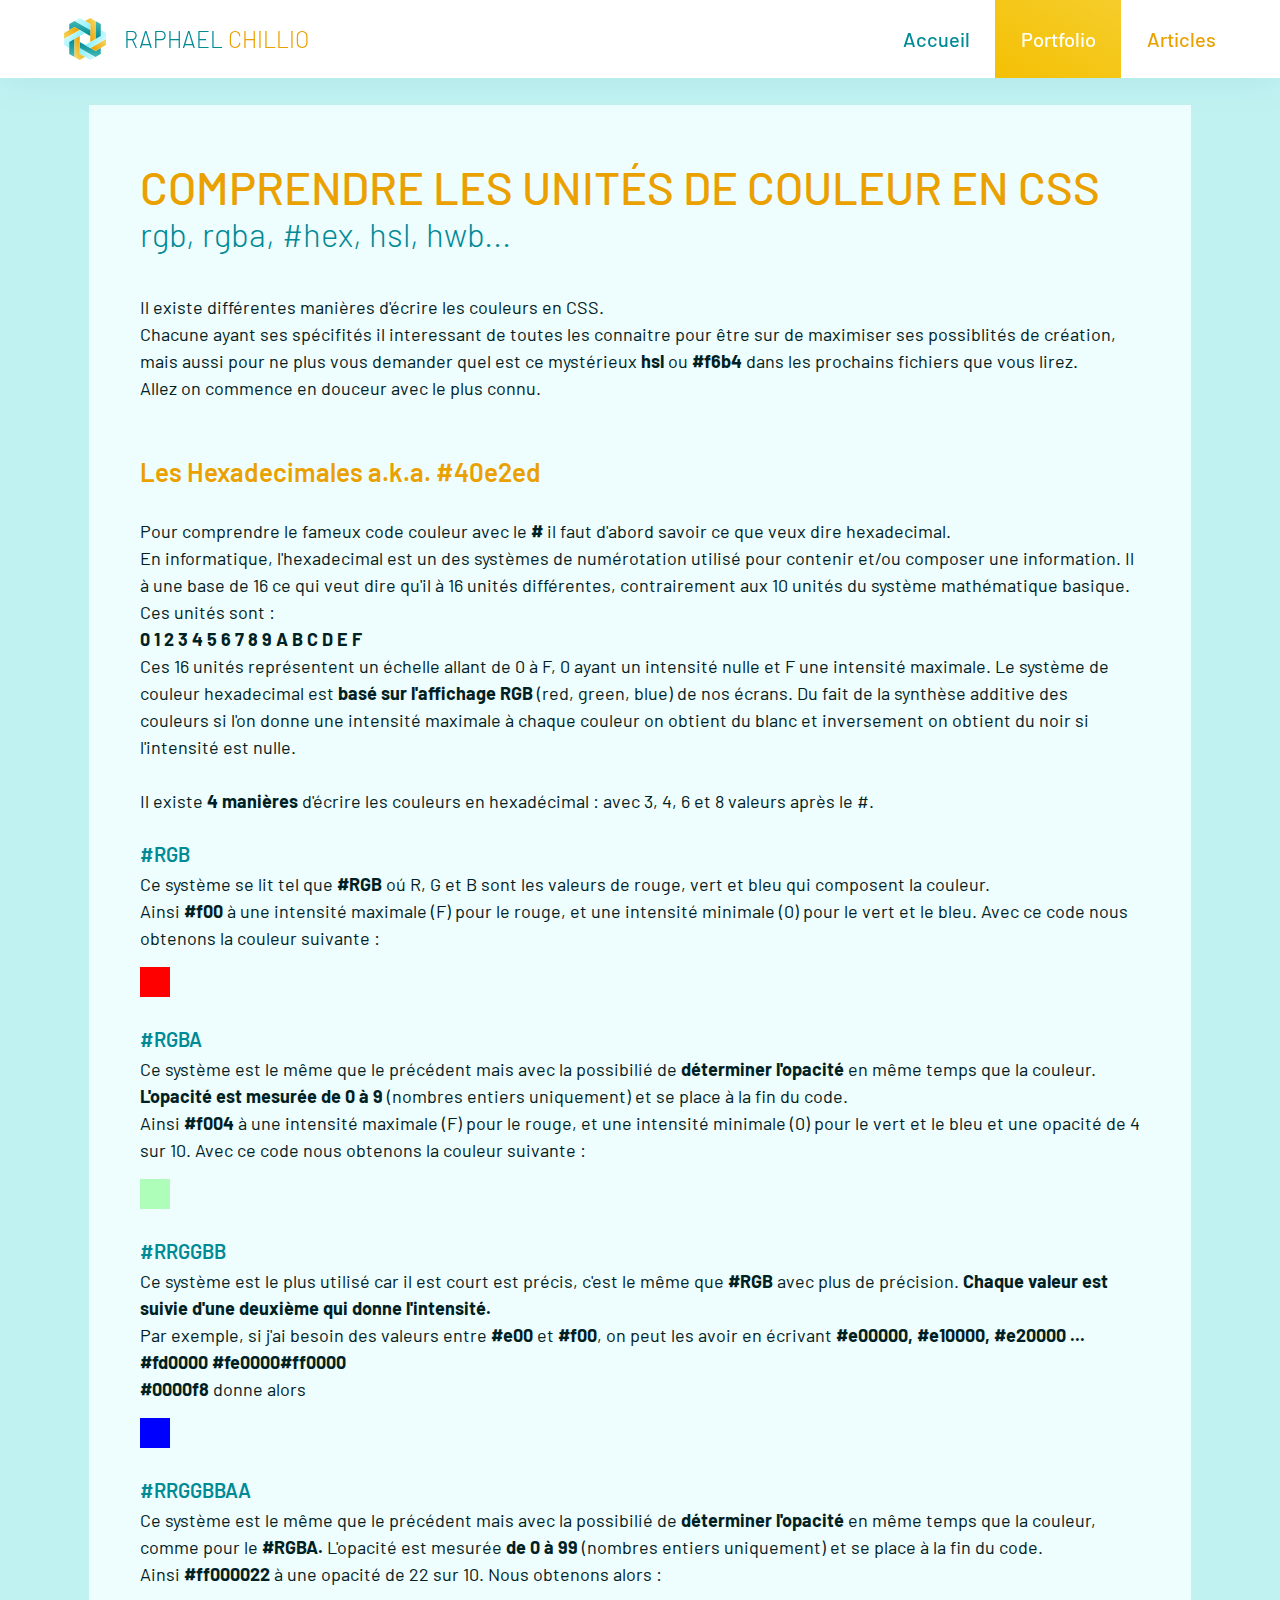
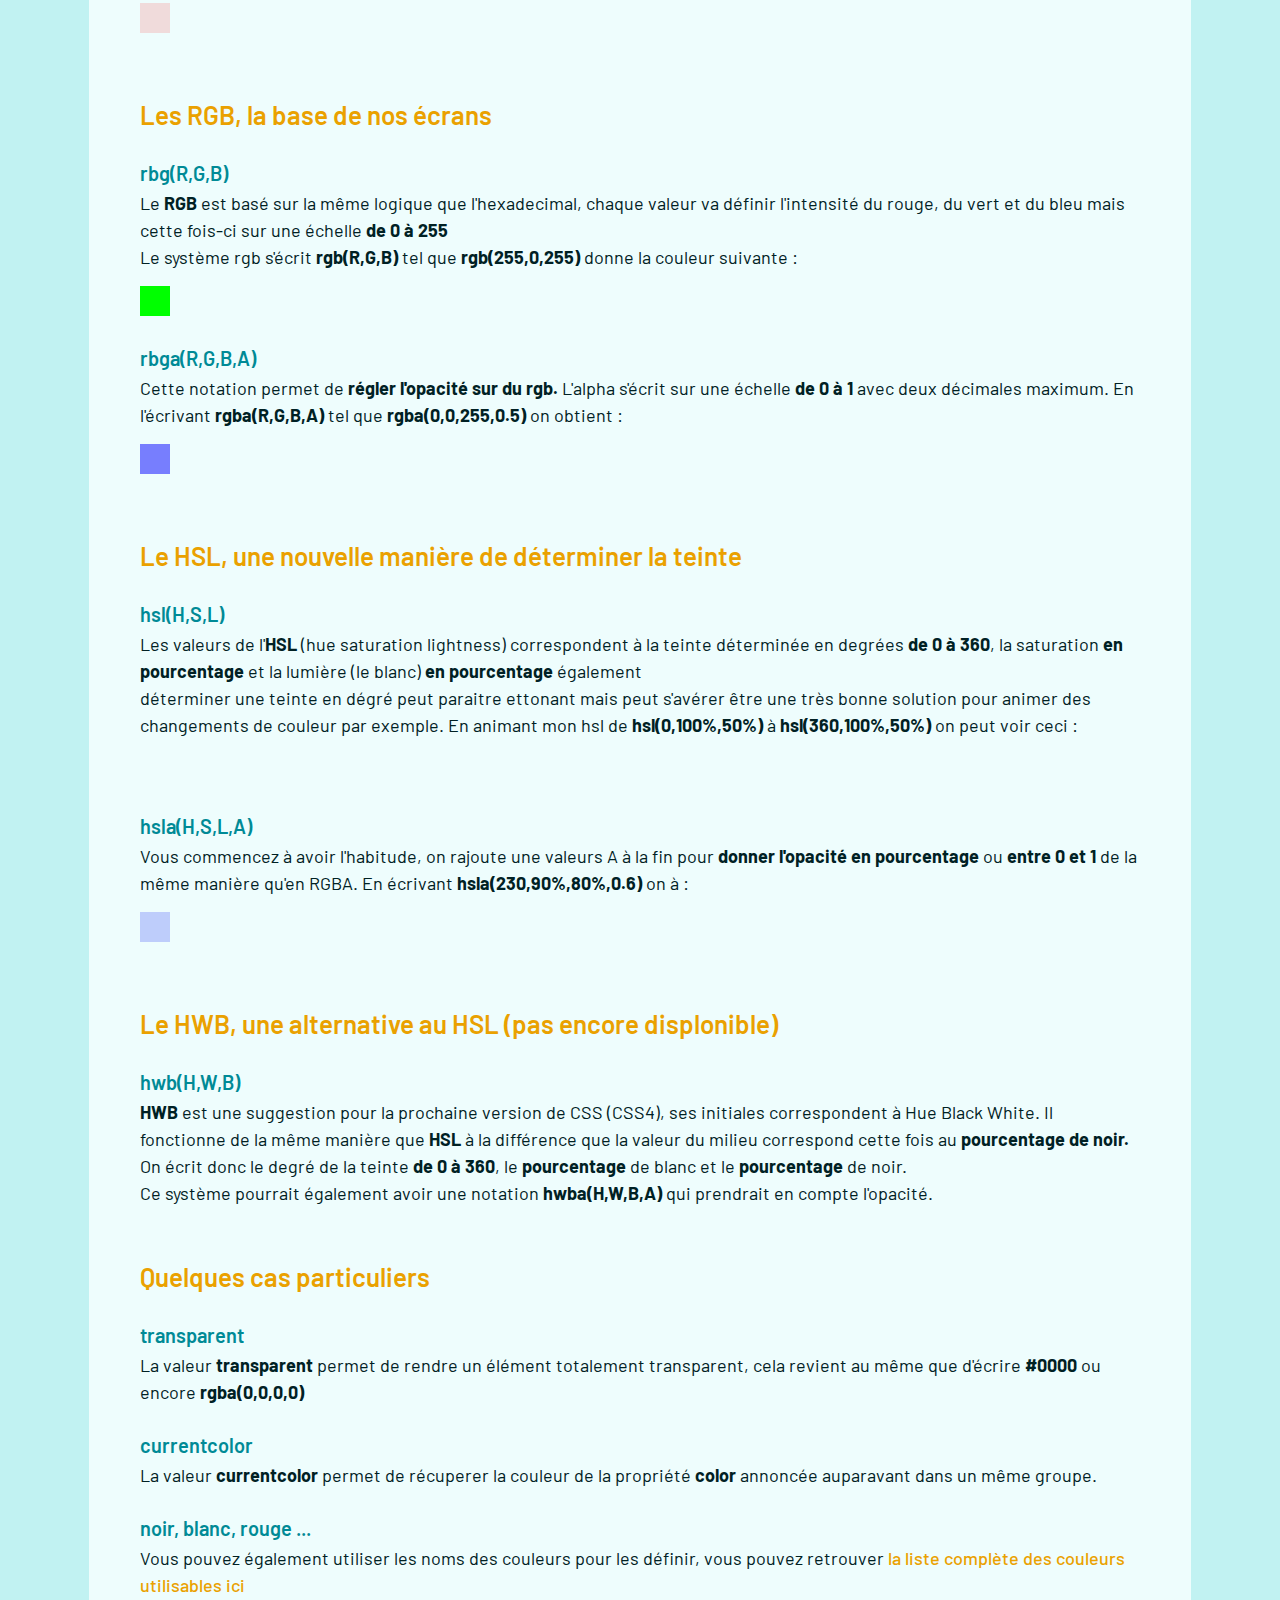
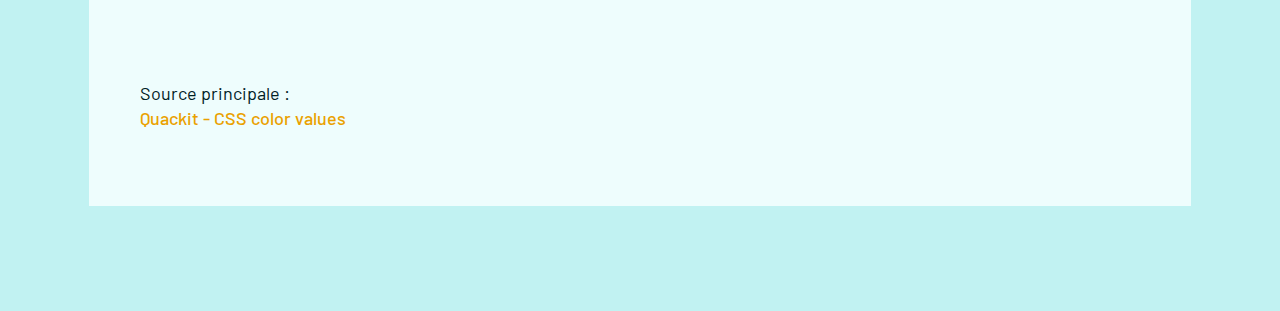
==== article-1-color-modes.html @ 288cbba3 "added meta description" ====
<!DOCTYPE html>
<html lang="en">
<head>
	<meta charset="utf-8">
	<meta name="viewport" content="width=device-width, initial-scale=1">

	<title>Modes de couleur CSS - Articles RCC</title>
	<meta name="description" content="Article de Raphael Chillio sur les différents modes de couleur en CSS">

	<link href="style.css" rel="stylesheet" />

<link href="https://fonts.googleapis.com/css?family=Barlow:100,150,200,300,400,500,600&display=swap" rel="stylesheet">
<link href="https://fonts.googleapis.com/css?family=Barlow+Semi+Condensed:100,150,200,300,400,500,600&display=swap" rel="stylesheet">



</head>

<body>
<div id="main">
    <header>
        <a href="index.html" class="header-logo-ctn">
            <img src="img/rcc-logo.svg" alt="rcc-logo" class="header-logo">
            <p class="header-title">Raphael&nbsp;<span class="header-rcc-yellow">Chillio</span></p>
        </a>
        <div class="header-links-ctn">
            <a class="header-link header-link-index" id="header-pres" href="index.html">Accueil</a>
            <a class="header-link header-link-yellow header-link-yellow-alt" id="header-port" href="portfolio.html">Portfolio</a>
            <a class="header-link header-link-yellow" id="header-arti" href="articles.html">Articles</a>
        </div>
    </header>

    <div class="article-layout-ctn">
        <h2 class="works-title">
            <span class="works-title-2">Comprendre les unités de couleur en CSS<br></span>
            <span class="works-title-1">rgb, rgba, #hex, hsl, hwb...<br><br></span>
        </h2>
        <p>
            Il existe différentes manières d'écrire les couleurs en CSS.<br>
            Chacune ayant ses spécifités il interessant de toutes les connaitre pour être sur de maximiser ses possiblités de création, mais aussi pour ne plus vous demander quel est ce mystérieux <strong>hsl</strong> ou <strong>#f6b4</strong> dans les prochains fichiers que vous lirez.<br>
            Allez on commence en douceur avec le plus connu.<br><br><br>
        </p>

        <h3>Les Hexadecimales a.k.a. #40e2ed<br><br></h3>
        <p>
            Pour comprendre le fameux code couleur avec le <strong>#</strong> il faut d'abord savoir ce que veux dire hexadecimal.<br>
            En informatique, l'hexadecimal est un des systèmes de numérotation utilisé pour contenir et/ou composer une information. Il à une base de 16 ce qui veut dire qu'il à 16 unités différentes, contrairement aux 10 unités du système mathématique basique.
            Ces unités sont :<br>
            <strong>0 1 2 3 4 5 6 7 8 9 A B C D E F</strong><br>
            Ces 16 unités représentent un échelle allant de 0 à F, 0 ayant un intensité nulle et F une intensité maximale.
            Le système de couleur hexadecimal est <strong>basé sur l'affichage RGB</strong> (red, green, blue) de nos écrans. Du fait de la synthèse additive des couleurs si l'on donne une intensité maximale à chaque couleur on obtient du blanc et inversement on obtient du noir si l'intensité est nulle.<br><br>
            Il existe <strong>4 manières</strong> d'écrire les couleurs en hexadécimal : avec 3, 4, 6 et 8 valeurs après le #.<br><br>
        </p>
        <h4>#RGB</h4>
        <p>
            Ce système se lit tel que <strong>#RGB</strong> oú R, G et B sont les valeurs de rouge, vert et bleu qui composent la couleur.<br>
            Ainsi <strong>#f00</strong> à une intensité maximale (F) pour le rouge, et une intensité minimale (0) pour le vert et le bleu. Avec ce code nous obtenons la couleur suivante :<br>
            <div style="height: 30px; width: 30px; background-color: #f00; margin: 15px 0 30px;"></div>
        </p>
        <h4>#RGBA</h4>
        <p>
            Ce système est le même que le précédent mais avec la possibilié de <strong>déterminer l'opacité</strong> en même temps que la couleur. <strong>L'opacité est mesurée de 0 à 9</strong> (nombres entiers uniquement) et se place à la fin du code.<br>
            Ainsi <strong>#f004</strong> à une intensité maximale (F) pour le rouge, et une intensité minimale (0) pour le vert et le bleu et une opacité de 4 sur 10. Avec ce code nous obtenons la couleur suivante :<br>
            <div style="height: 30px; width: 30px; background-color: #0f04; margin: 15px 0 30px;"></div>
        </p>
        <h4>#RRGGBB</h4>
        <p>
            Ce système est le plus utilisé car il est court est précis, c'est le même que <strong>#RGB</strong> avec plus de précision. <strong>Chaque valeur est suivie d'une deuxième qui donne l'intensité.</strong><br>
            Par exemple, si j'ai besoin des valeurs entre <strong>#e00</strong> et <strong>#f00</strong>, on peut les avoir en écrivant <strong>#e00000, #e10000, #e20000 ... #fd0000 #fe0000#ff0000</strong><br>
            <strong>#0000f8</strong> donne alors
            <div style="height: 30px; width: 30px; background-color: #0000ff; margin: 15px 0 30px;"></div>
        </p>
        <h4>#RRGGBBAA</h4>
        <p>
            Ce système est le même que le précédent mais avec la possibilié de <strong>déterminer l'opacité</strong> en même temps que la couleur, comme pour le <strong>#RGBA.</strong> L'opacité est mesurée <strong>de 0 à 99</strong> (nombres entiers uniquement) et se place à la fin du code.<br>
            Ainsi <strong>#ff000022</strong> à une opacité de 22 sur 10. Nous obtenons alors :<br>
            <div style="height: 30px; width: 30px; background-color: #ff000022; margin: 15px 0 30px;"></div>
            <br><br>
        </p>
        <h3>Les RGB, la base de nos écrans<br><br></h3>
        <h4>rbg(R,G,B)</h4>
        <p>
            Le <strong>RGB</strong> est basé sur la même logique que l'hexadecimal, chaque valeur va définir l'intensité du rouge, du vert et du bleu mais cette fois-ci sur une échelle <strong>de 0 à 255</strong><br>
            Le système rgb s'écrit <strong>rgb(R,G,B)</strong> tel que <strong>rgb(255,0,255)</strong> donne la couleur suivante :<br>
            <div style="height: 30px; width: 30px; background-color: rgb(0,255,0); margin: 15px 0 30px;"></div>
        </p>
        <h4>rbga(R,G,B,A)</h4>
        <p>
            Cette notation permet de <strong>régler l'opacité sur du rgb.</strong> L'alpha s'écrit sur une échelle <strong>de 0 à 1</strong> avec deux décimales maximum.
            En l'écrivant <strong>rgba(R,G,B,A)</strong> tel que <strong>rgba(0,0,255,0.5)</strong> on obtient :<br>
            <div style="height: 30px; width: 30px; background-color: rgba(0,0,255,0.5); margin: 15px 0 30px;"></div>
            <br><br>
        </p>
        <h3>Le HSL, une nouvelle manière de déterminer la teinte<br><br></h3>
        <h4>hsl(H,S,L)</h4>
        <p>
            Les valeurs de l'<strong>HSL</strong> (hue saturation lightness) correspondent à la teinte déterminée en degrées <strong>de 0 à 360</strong>, la saturation <strong>en pourcentage</strong> et la lumière (le blanc) <strong>en pourcentage</strong> également<br>
            déterminer une teinte en dégré peut paraitre ettonant mais peut s'avérer être une très bonne solution pour animer des changements de couleur par exemple. 
            En animant mon hsl de <strong>hsl(0,100%,50%)</strong> à <strong>hsl(360,100%,50%)</strong> on peut voir ceci :<br>
            <div style="height: 30px; width: 30px; margin: 15px 0 30px;" id="color-modes-hsl"></div>
        </p>
        <h4>hsla(H,S,L,A)</h4>
        <p>
            Vous commencez à avoir l'habitude, on rajoute une valeurs A à la fin pour <strong>donner l'opacité en pourcentage</strong> ou <strong>entre 0 et 1</strong> de la même manière qu'en RGBA.
            En écrivant <strong>hsla(230,90%,80%,0.6)</strong> on à :<br>
            <div style="height: 30px; width: 30px; background-color: hsla(230,90%,80%,0.6); margin: 15px 0 30px;"></div>
            <br><br>
        </p>
        <h3>Le HWB, une alternative au HSL (pas encore displonible)<br><br></h3>
        <h4>hwb(H,W,B)</h4>
        <p>
            <strong>HWB</strong> est une suggestion pour la prochaine version de CSS (CSS4), ses initiales correspondent à Hue Black White. Il fonctionne de la même manière que <strong>HSL</strong> à la différence que la valeur du milieu correspond cette fois au <strong>pourcentage de noir.</strong><br>
            On écrit donc le degré de la teinte <strong>de 0 à 360</strong>, le <strong>pourcentage</strong> de blanc et le <strong>pourcentage</strong> de noir.<br>
            Ce système pourrait également avoir une notation <strong>hwba(H,W,B,A)</strong> qui prendrait en compte l'opacité.<br><br><br>
        </p>
        <h3>Quelques cas particuliers<br><br></h3>
        <h4>transparent</h4>
        <p>
            La valeur <strong>transparent</strong> permet de rendre un élément totalement transparent, cela revient au même que d'écrire <strong>#0000</strong> ou encore <strong>rgba(0,0,0,0)</strong><br><br>
        </p>
        <h4>currentcolor</h4>
        <p>
            La valeur <strong>currentcolor</strong> permet de récuperer la couleur de la propriété <strong>color</strong> annoncée auparavant dans un même groupe.<br><br>
        </p>
        <h4>noir, blanc, rouge ...</h4>
        <p>
            Vous pouvez également utiliser les noms des couleurs pour les définir, vous pouvez retrouver <a href="https://htmlcolorcodes.com/fr/noms-de-couleur/">la liste complète des couleurs utilisables ici</a>
        </p>
        <p><br><br><br> Source principale :<br></p>
        <a href="https://www.quackit.com/css/color/values/">Quackit - CSS color values</a>
    </div>
</div>

<script class="top-header-reveal">
    const projectSlides = document.querySelectorAll('.slide-card');
    const header = document.querySelector('header');
    var prevScrollpos = window.pageYOffset;

    function revealHeader() {
        var currentScrollPos = window.pageYOffset;
        if ((prevScrollpos < currentScrollPos) && (window.innerWidth < 700)){
                header.classList.remove('header-reveal');
                for (let i = 0; i < projectSlides.length; i++) {
                    projectSlides[i].style.paddingTop = '5vh';   
                }
        }
        else if (prevScrollpos > currentScrollPos + 2) {
            header.classList.add('header-reveal');
            for (let i = 0; i < projectSlides.length; i++) {
                    projectSlides[i].style.paddingTop = 'calc(5vh + 78px)';   
                }
        }
        prevScrollpos = currentScrollPos;
    }
    window.addEventListener('scroll', revealHeader);
    window.addEventListener('resize', revealHeader);

    if ((window.innerWidth > 700) || (prevScrollpos == 0)) {
        header.classList.add('header-reveal');
    }
</script>
</body>
---- style.css ----
/* prefixed by https://autoprefixer.github.io (PostCSS: v7.0.26, autoprefixer: v9.7.3) */

/*  ##############################  */
/*  #########  Document Layout  ##  */

body, html{
	margin: 0;
	padding: 0;
	max-width: 100vw;
	scroll-behavior: smooth;
}
body{
	overflow-x: hidden;
	background-color: #c1f2f2;
}
#main{
	overflow: hidden;
}
p,h1,h2,h3,h4,h5,h6,ul,li,a {
	font-family: 'Barlow';
	-webkit-font-smoothing: antialiased;
  	-moz-osx-font-smoothing: grayscale;
}
p,h1,h2,h3,h4,h5,h6,a{
	margin: 0;
	padding: 0;
}
h1{
	
}
h2{
	
}
h3{
	font-size: 22px;
	font-weight: 600;
}
h4{
	font-size: 18px;
	font-weight: 600;
}
h5{
	
}
h6{
	
}
p {
	font-size: 18px;
	font-weight: 400;
	line-height: 24px;
}
.bold-p {
	font-weight: 500;
}
a, a:hover{
	text-decoration: none;
	color: #eaa100;
	font-weight: 500;
	font-size: 18px;
}
ul,li {
	font-size: 18px;
}

/*  #########  Header  ##  */

header {
	position: fixed;
	z-index: 100100;

	min-width: 100vw;
	max-width: 100vw;
	width: 100vw;
	background-color: #fff;
	box-shadow: 0 0 40px rgba(0,138,150,0.1);

	opacity: 0;
	-ms-transform: translateY(-78px);
	    transform: translateY(-78px);
	-webkit-transform: translateY(-78px);
	-webkit-transition: all 1s ease;
	-o-transition: all 1s ease;
	transition: all 1s ease;
}
.header-logo-ctn {
	float: left;
	display: -webkit-box;
	display: -ms-flexbox;
	display: flex;
	-webkit-box-align: center;
	    -ms-flex-align: center;
	        align-items: center;
	margin-left: 5vw;
}
.header-title {
	font-size: 23px;
	font-weight: 300;
	color: #008a96;
	font-family: "Barlow";
	text-transform: uppercase;
}
@media screen and (max-width: 480px) {
	.header-title {
		display: none;
	}
}
.header-rcc-yellow {
	color: #eaa100;
}
.header-logo {
	height: 42px;
	padding: 18px 18px 18px 0;
	width: auto;
}
.header-links-ctn {
	display: -webkit-box;
	display: -ms-flexbox;
	display: flex;
	float: right;
	margin-right: 5vw;
}
.header-link {
	height: 78px;
	padding: 0 2vw;
	font-size: 20px;
	display: -webkit-box;
	display: -ms-flexbox;
	display: flex;
	-webkit-box-pack: center;
	    -ms-flex-pack: center;
	        justify-content: center;
	-webkit-box-align: center;
	    -ms-flex-align: center;
	        align-items: center;
	color: #008a96;
	-webkit-transition: all 0.4s ease;
	-o-transition: all 0.4s ease;
	transition: all 0.4s ease;
	cursor: pointer;
}
a.header-link:hover {
	font-size: 20px;
}
.header-link:last-child {
	padding-right: 0;
}
.header-link-yellow:hover{
	color: #df9a1a;
}
.header-link-yellow {
	color: #eaa100;
	font-weight: 500;
}
.header-link-yellow-alt:hover{
	color: #faf0db;
}
.header-link-yellow-alt {
	color: #fff;
	background: -o-linear-gradient(60deg, #f4c004, #f5cd2b);
	background: linear-gradient(30deg, #f4c004, #f5cd2b);;
}
@media screen and (max-width: 480px) {
	.header-link-yellow {
		font-size: 23px;
		padding: 0 20px;
	}
}
.header-reveal {
	opacity: 1;
	-ms-transform: translateY(0px);
	    transform: translateY(0px);
	-webkit-transform: translateY(0px);
	-webkit-transition: all 1s ease;
	-o-transition: all 1s ease;
	transition: all 1s ease;
}
.header-link-active {
	background-color: #d9f7f7;
	-webkit-transition: all 0.4s ease;
	-o-transition: all 0.4s ease;
	transition: all 0.4s ease;
}
@media screen and (max-width: 970px) {
	.header-link-index {
		display: none;
	}
}

/*  ##############################  */
/*  #########  Index CSS  ########  */

/*  #########  Index Clouds  ##  */

.index-clouds-ctn {
	height: 0px;
}
.index-bg{
	height: 100vh;
	width: 100vw;
	background: -webkit-gradient(linear, left bottom, left top, from(#c1f2f2), to(#faffff));
	background: -o-linear-gradient(bottom, #c1f2f2, #faffff);
	background: linear-gradient(0deg, #c1f2f2, #faffff);
}
.index-cloud {
	position: absolute;
	pointer-events: none;
}
.index-cloud-1 {
	width: 15vw;
	top: 8vh;
	left: -30vw;
	-webkit-animation: index-clouds-movement-1 200s -80s linear infinite;
	        animation: index-clouds-movement-1 200s -80s linear infinite;

	opacity: 0.6;
}
.index-cloud-2 {
	width: 15vw;
	top: 30vh;
	left: -20vw;
	-webkit-animation: index-clouds-movement-2 300s -200s linear infinite;
	        animation: index-clouds-movement-2 300s -200s linear infinite;

	opacity: 0.7;
}
.index-cloud-3 {
	width: 20vw;
	bottom: 30vh;
	left: -35vw;
	-webkit-animation: index-clouds-movement-3 500s -90s linear infinite;
	        animation: index-clouds-movement-3 500s -90s linear infinite;

	opacity: 0.8;
	z-index: 1;
}
.index-cloud-4 {
	width: 18vw;
	bottom : 5vh;
	left: -30vw;
	-webkit-animation: index-clouds-movement-4 700s -230s linear infinite;
	        animation: index-clouds-movement-4 700s -230s linear infinite;
	z-index: 3;

	opacity: 0.9;
}

@-webkit-keyframes index-clouds-movement-1 {
	0% {}
	100% {left: 130vw;}
}

@keyframes index-clouds-movement-1 {
	0% {}
	100% {left: 130vw;}
}
@-webkit-keyframes index-clouds-movement-2 {
	0% {}
	100% {left: 120vw;}
}
@keyframes index-clouds-movement-2 {
	0% {}
	100% {left: 120vw;}
}
@-webkit-keyframes index-clouds-movement-3 {
	0% {}
	100% {left: 135vw;}
}
@keyframes index-clouds-movement-3 {
	0% {}
	100% {left: 135vw;}
}
@-webkit-keyframes index-clouds-movement-4 {
	0% {}
	100% {left: 130vw;}
}
@keyframes index-clouds-movement-4 {
	0% {}
	100% {left: 130vw;}
}

/*  #########  Index Layout  ##  */

.index-grid {
	width: 100vw;
	height: 100vh;
	display: -ms-grid;
	display: grid;
	-ms-grid-columns: 10vw minmax(10vw, 300px) 8vw 50vw 10vw;
	grid-template-columns: 10vw minmax(10vw, 300px) 8vw 50vw 10vw;
	-ms-grid-rows: 
		15vh 
		1fr 
		5vh 
		auto;
	grid-template-rows: 
		15vh 
		1fr 
		5vh 
		auto;
	z-index: 110;
}

.index-grid > *:nth-child(1) {
	-ms-grid-row: 1;
	-ms-grid-column: 1;
}

.index-grid > *:nth-child(2) {
	-ms-grid-row: 1;
	-ms-grid-column: 2;
}

.index-grid > *:nth-child(3) {
	-ms-grid-row: 1;
	-ms-grid-column: 3;
}

.index-grid > *:nth-child(4) {
	-ms-grid-row: 1;
	-ms-grid-column: 4;
}

.index-grid > *:nth-child(5) {
	-ms-grid-row: 1;
	-ms-grid-column: 5;
}

.index-grid > *:nth-child(6) {
	-ms-grid-row: 2;
	-ms-grid-column: 1;
}

.index-grid > *:nth-child(7) {
	-ms-grid-row: 2;
	-ms-grid-column: 2;
}

.index-grid > *:nth-child(8) {
	-ms-grid-row: 2;
	-ms-grid-column: 3;
}

.index-grid > *:nth-child(9) {
	-ms-grid-row: 2;
	-ms-grid-column: 4;
}

.index-grid > *:nth-child(10) {
	-ms-grid-row: 2;
	-ms-grid-column: 5;
}

.index-grid > *:nth-child(11) {
	-ms-grid-row: 3;
	-ms-grid-column: 1;
}

.index-grid > *:nth-child(12) {
	-ms-grid-row: 3;
	-ms-grid-column: 2;
}

.index-grid > *:nth-child(13) {
	-ms-grid-row: 3;
	-ms-grid-column: 3;
}

.index-grid > *:nth-child(14) {
	-ms-grid-row: 3;
	-ms-grid-column: 4;
}

.index-grid > *:nth-child(15) {
	-ms-grid-row: 3;
	-ms-grid-column: 5;
}

.index-grid > *:nth-child(16) {
	-ms-grid-row: 4;
	-ms-grid-column: 1;
}

.index-grid > *:nth-child(17) {
	-ms-grid-row: 4;
	-ms-grid-column: 2;
}

.index-grid > *:nth-child(18) {
	-ms-grid-row: 4;
	-ms-grid-column: 3;
}

.index-grid > *:nth-child(19) {
	-ms-grid-row: 4;
	-ms-grid-column: 4;
}

.index-grid > *:nth-child(20) {
	-ms-grid-row: 4;
	-ms-grid-column: 5;
}

/*  #########  Index logo animation  ##  */
.index-anim-logo-ctn {
	height: 28vw;
	width: 28vw;
	max-width: 360px;
	max-height: 360px;
	opacity: 0;
	animation: logo-loading 0.5s 1.2s ease-out forwards;
}
@keyframes logo-loading {
	0% {opacity: 0; transform: scale(0.8);}
	70% {opacity: 1;}
	100% {opacity: 1; transform: scale(1);}
}
.logo-anim-ctn {
	height: 23vw;
	width: 23vw;
	-ms-grid-column: 2;
	-ms-grid-column-span: 1;
	grid-column: 2 / 3;
	-ms-grid-row: 2;
	-ms-grid-row-span: 1;
	grid-row: 2 / 3;
	justify-self: center;
	align-self: center;

	-webkit-animation: spin 20s linear infinite;

	        animation: spin 20s linear infinite;
	display: -webkit-box;
	display: -ms-flexbox;
	display: flex;
	-webkit-box-pack: center;
	    -ms-flex-pack: center;
	        justify-content: center;
	-webkit-box-align: center;
	    -ms-flex-align: center;
	        align-items: center;
	z-index: 5;
}
@media screen and (max-width: 700px) {
	.index-anim-logo-ctn {
		height: 60vw;
		width: 60vw;
		max-width: none;
		max-height: none
	}
	.logo-anim-ctn {
		height: 60vw;
		width: 60vw;
	}
}

.rcc-shape-1{
	animation: rcc-part-1 6s -1.4s ease infinite;
}
.rcc-shape-2{
	animation: rcc-part-2 6s -1.4s ease infinite;
}
.rcc-shape-3{
	animation: rcc-part-3 6s -1.4s ease infinite;
}
.rcc-shape-4{
	animation: rcc-part-4 6s -1.4s ease infinite;
}
.rcc-shape-5{
	animation: rcc-part-5 6s -1.4s ease infinite;
}
.rcc-shape-6{
	animation: rcc-part-6 6s -1.4s ease infinite;
}
.rcc-shape-7{
	animation: rcc-part-7 6s -1.4s ease infinite;
}
.rcc-shape-8{
	animation: rcc-part-8 6s -1.4s ease infinite;
}

@keyframes spin {
	0% {transform: rotate(0deg);}
	100% {transform: rotate(360deg);}
}
@keyframes rcc-part-1 {
	0% {transform: translate(0, 0);}
	50% {transform: translate(0, 13.4%);}
	100% {transform: translate(0, 0);}
}
@keyframes rcc-part-2 {
	0% {transform: translate(0, 0);}
	50% {transform: translate(-11.6%, 6.7%);}
	100% {transform: translate(0, 0);}
}
@keyframes rcc-part-3 {
	0% {transform: translate(0, 0);}
	50% {transform: translate(-11.55%, -6.7%);}
	100% {transform: translate(0, 0);}
}
@keyframes rcc-part-4 {
	0% {transform: translate(0, 0);}
	50% {transform: translate(0, -13.2%);}
	100% {transform: translate(0, 0);}
}
@keyframes rcc-part-5 {
	0% {transform: translate(0, 0);}
	50% {transform: translate(11.6%, -6.7%);}
	100% {transform: translate(0, 0);}
}
@keyframes rcc-part-6 {
	0% {transform: translate(0, 0);}
	50% {transform: translate(11.6%, 6.7%);}
	100% {transform: translate(0, 0);}
}
@keyframes rcc-part-7 {
	0% {transform: translate(0, -1%);}
	50% {transform: translate(11.6%, -6.7%);}
	100% {transform: translate(0, -1%);}
}
@keyframes rcc-part-8 {
	0% {transform: translate(0, 0);}
	50% {transform: translate(11.6%, 6.7%);}
	100% {transform: translate(0, 0);}
}

/*  #########  Index titles ##  */

.index-title-ctn {
	-ms-grid-column: 4;
	-ms-grid-column-span: 1;
	grid-column: 4 / 5;
	-ms-grid-row: 2;
	-ms-grid-row-span: 1;
	grid-row: 2 / 3;
	z-index: 100;
	opacity:0;

	-ms-grid-row-align: center;
	    align-self: center;
		
		animation: titles-loading 1.3s 2s ease-out forwards;
	}

.index-title-1 {
	font-weight: 300;
	font-size: 28px;
	color: #008a96;
}
.index-title-2 {
	font-weight: 300;
	font-size: calc(30px + 1.5vw);
	text-transform: uppercase;
	color: #eaa100;
}
.index-title-3 {
	margin-top: 17px;
	font-size: 25px;
	font-family: 'Barlow Semi Condensed', sans-serif;
	text-transform: uppercase;
	color: #008a96;
	font-weight: 500;
}

/*  #########  Index Building ##  */

.index-building {
	-ms-grid-column: 2;
	-ms-grid-column-span: 1;
	grid-column: 2 / 3;
	-ms-grid-row: 4;
	-ms-grid-row-span: 1;
	grid-row: 4 / 5;
	z-index: 2;

	display: -webkit-box;

	display: -ms-flexbox;

	display: flex;
	-webkit-box-orient: vertical;
	-webkit-box-direction: normal;
	    -ms-flex-direction: column;
			flex-direction: column;
			
	animation: building-loading 1.4s ease-out;
}
@keyframes building-loading {
	0% {opacity: 0; transform: translateY(150px);}
	50% {opacity: 1;}
	100% {transform: translateY(0);}
}
.building-img {
	width: 100%;
	height: auto;
}

.building-middle {
	max-width: 300px;
	height: 7100px;
	background-size: contain;
	background-image: url('img/rcc-index-building-27.png');
	background-repeat: repeat-y;
}

/*  #########  Index links ##  */

.index-links-ctn {
	-ms-grid-column: 4;
	-ms-grid-column-span: 1;
	grid-column: 4 / 5;
	-ms-grid-row: 4;
	-ms-grid-row-span: 1;
	grid-row: 4 / 5;
	display: -webkit-box;
	display: -ms-flexbox;
	display: flex;
	opacity: 0;
	animation: titles-loading 1.1s 3s ease-out forwards;
}
@keyframes titles-loading {
	0% {opacity: 0;}
	1% {opacity: 0;}
	100% {opacity: 1;}
}
.index-links {
	font-weight: 300;
	font-size: 34px;
	line-height: 55px;
	position: relative;
	padding-left: 15px;
	cursor: pointer;
	-webkit-transition: all 0.2s;
	-o-transition: all 0.2s;
	transition: all 0.2s;

	z-index: 4;
}

.index-links-blue {
	color: #008a96;
}
.index-links-blue:hover {
	-ms-transform: translateX(5px);
	    transform: translateX(5px);
	-webkit-transform: translateX(5px);
}
.index-links-blue::before {
	position: absolute;
	display: block;
	content: '';
	height: 30px;
	width: 2px;
	background-color: #008a96;
	top: 14px;
	left: 0;
	-webkit-transition: all 0.2s;
	-o-transition: all 0.2s;
	transition: all 0.2s;
}
.index-links-blue:hover::before {
	width: 5px;
	left: -5px;
}

.index-links-yellow {
	color: #eaa100;
	margin-left: 30px;
}
.index-links-yellow:hover {
	-ms-transform: translateX(5px);
	    transform: translateX(5px);
	-webkit-transform: translateX(5px);
}
.index-links-yellow::before {
	position: absolute;
	display: block;
	content: '';
	height: 30px;
	width: 2px;
	background-color: #eaa100;
	top: 14px;
	left: 0;
	-webkit-transition: all 0.2s;
	-o-transition: all 0.2s;
	transition: all 0.2s;
}
.index-links-yellow:hover::before {
	width: 5px;
	left: -5px;
}

/*  #########  About card Layout ##  */

.about-grid {
	width: 100vw;
	
	display: -ms-grid;
	
	display: grid;
	-ms-grid-columns: 20vw auto 5vw;
	grid-template-columns: 20vw auto 5vw;
	-ms-grid-rows: 
		5vh 
		auto;
	grid-template-rows: 
		5vh 
		auto;

	position: relative;
	z-index: 2500;
}

.about-grid > *:nth-child(1) {
	-ms-grid-row: 1;
	-ms-grid-column: 1;
}

.about-grid > *:nth-child(2) {
	-ms-grid-row: 1;
	-ms-grid-column: 2;
}

.about-grid > *:nth-child(3) {
	-ms-grid-row: 1;
	-ms-grid-column: 3;
}

.about-grid > *:nth-child(4) {
	-ms-grid-row: 2;
	-ms-grid-column: 1;
}

.about-grid > *:nth-child(5) {
	-ms-grid-row: 2;
	-ms-grid-column: 2;
}

.about-grid > *:nth-child(6) {
	-ms-grid-row: 2;
	-ms-grid-column: 3;
}
@media screen and (max-width: 700px) {
	.about-grid {
		-ms-grid-columns: 5vw auto 5vw;
		grid-template-columns: 5vw auto 5vw;
	}
}

.about-main-card {
	-ms-grid-column: 2;
	-ms-grid-column-span: 1;
	grid-column: 2 / 3;
	-ms-grid-row: 2;
	-ms-grid-row-span: 1;
	grid-row: 2 / 3;

	background-color: #f9ffff;
	opacity: 0.98;
	padding: 6vh 5vw;
	-webkit-box-shadow: 0 0 40px rgba(0,138,150,0.2);
	        box-shadow: 0 0 40px rgba(0,138,150,0.2);
}
@media screen and (max-width: 750px) {
	.about-main-card {
		padding: 2.5vh 5vw;
	}
}

/*  #########  About titles  ##  */

.about-title-ctn {
	position: relative;
}
.about-name {
	font-weight: 300;
	font-size: calc(20px + 3vw);
	text-transform: uppercase;
}
.about-name-blue {
	color: #008a96;
}
.about-name-yellow {
	color: #eaa100;	
}
.about-logo {
	position: absolute;
	height: 8vw;
	width: 8vw;
	top: 0;
	right:0;
	margin: 15px;
}
@media screen and (max-width: 750px) {
	.about-logo {
		display: none;
	}
}

.about-job {
	font-family: 'Barlow Semi Condensed', sans-serif;
	font-weight: 500;
	line-height: 30px;
	text-transform: uppercase;
	color: #008a96;

	margin-top: 12px;
}
.about-job-1 {
	font-size: calc(15px + 1.5vw);;
}
.about-job-2 {
	font-size: 22px;
}

/*  ######### About Intro ##  */

.about-ctt-educ-exp{
	width: 100%;
	margin-top: 40px;
	display: -webkit-box;
	display: -ms-flexbox;
	display: flex;
	-ms-flex-wrap: wrap;
	    flex-wrap: wrap;
}
.about-intro-ctn {
	margin-top: 40px;
	height: calc(300px - 8vw);
	overflow: hidden;
	position: relative;

	-webkit-transition: all 2s;

	-o-transition: all 2s;

	transition: all 2s;
}
.about-intro-ctn h3, .about-education h3, .about-jobs h3, .about-skills h3{
	color: #008a96;
}
.about-intro-after {
	position: absolute;
	left: 0;
	bottom: 0;

	width: 100%;
	height: 100px;
	background: -webkit-gradient(linear, left bottom, left top, from(rgba(249, 255, 255,1)), color-stop(40%, rgba(249, 255, 255,0.8)), to(rgba(249, 255, 255, 0)));
	background: -o-linear-gradient(bottom, rgba(249, 255, 255,1) 0%, rgba(249, 255, 255,0.8) 40%, rgba(249, 255, 255, 0) 100%);
	background: linear-gradient(0deg, rgba(249, 255, 255,1) 0%, rgba(249, 255, 255,0.8) 40%, rgba(249, 255, 255, 0) 100%);

	-webkit-transition: all 2s;

	-o-transition: all 2s;

	transition: all 2s;
	pointer-events: none;
}
.about-intro-btn {
	margin-top: 30px;
	color: #eaa100;
	padding: 6px 10px;
	border: 1px solid #eaa100;
	cursor: pointer;
	display: inline-block;
}

/*  #########  About content Education / Jobs ##  */
.about-education {
	width: calc(50% - 30px);
	margin-right: 30px;
}
.about-education-ctt, .about-jobs-ctt, .about-skills-ctt {
	margin-top: 20px;
}
.about-jobs {
	width: calc(50% - 30px);
}
.about-hr {
	border: 1px solid #008a96;;
}
.about-ctt-bold {
	font-weight: 600;
	color: #008a96;
}
@media screen and (max-width: 750px) {
	.about-education, .about-jobs{
		width: 100%;
	}
	.about-education {
		margin-bottom: 40px;
	}
}

/*  #########  About content Skills ##  */

.about-skills {
	width: 100%;
	margin-top: 40px;
}
.about-skills-ctt {
	display: -webkit-box;
	display: -ms-flexbox;
	display: flex;
	-webkit-box-pack: start;
	    -ms-flex-pack: start;
	        justify-content: flex-start;
	-ms-flex-wrap: wrap;
	    flex-wrap: wrap;
}
.about-skills-columns-ctn {
	display: -webkit-box;
	display: -ms-flexbox;
	display: flex;
}
@media screen and (max-width: 1292px) {
	.about-skills-columns-ctn {
		-webkit-box-orient: vertical;
		-webkit-box-direction: normal;
		    -ms-flex-direction: column;
		        flex-direction: column;
	}
}
@media screen and (max-width: 1015px) {
	.about-skills-columns-ctn {
		-webkit-box-orient: horizontal;
		-webkit-box-direction: normal;
		    -ms-flex-direction: row;
		        flex-direction: row;
	}
}
@media screen and (max-width: 550px) {
	.about-skills-columns-ctn {
		-webkit-box-orient: vertical;
		-webkit-box-direction: normal;
		    -ms-flex-direction: column;
		        flex-direction: column;
	}
}
.about-skills-column {
	margin-right: 40px;
	min-width: 180px;
}
@media screen and (max-width: 550px) {
	.about-skills-column {
		width: 100%;
	}
	.about-skills-columns-ctn {
		width: 100%;
		margin-right: 40px;
	}
}
.about-skills-column:last-child {
	margin-right: 0;
}
.about-skills-bold-title {
	font-size: 21px;
	font-weight: 600;
	color: #008a96;
	margin: 15px 0 8px;
}
.about-skills-title {
	font-size: 19px;
	font-weight: 500;
	color: #008a96;
	margin: 15px 0 8px;
}
.about-skills-logo {
	height: 50px;
	margin-right: 10px;
}
.about-skills-logo-ctn {
	display: -webkit-box;
	display: -ms-flexbox;
	display: flex;
	-webkit-box-align: center;
	    -ms-flex-align: center;
	        align-items: center;
	margin-bottom: 10px;
}
.about-skills-logo-ctn-rails {
	-webkit-box-orient: vertical;
	-webkit-box-direction: normal;
	    -ms-flex-direction: column;
	        flex-direction: column;
	-webkit-box-align: start;
	    -ms-flex-align: start;
	        align-items: start;
}

/*  #########  Works Clouds  ##  */

.works-clouds-ctn {
	height: 0px;
	position: relative;
}
.works-cloud {
	position: absolute;
	pointer-events: none;
}
.works-cloud-1 {
	width: 40vw;
	top: -5vh;
	left: -40vw;
	-webkit-animation: works-clouds-movement-1 200s -100s linear infinite;
	        animation: works-clouds-movement-1 200s -100s linear infinite;

	opacity: 0.9;
}
.works-cloud-2 {
	width: 80vw;
	top: 20vh;
	left: -70vw;
	-webkit-animation: works-clouds-movement-1 1000s -370s linear infinite;
	        animation: works-clouds-movement-1 1000s -370s linear infinite;

	opacity: 0.9;
}
.works-cloud-3 {
	width: 20vw;
	top: 70vh;
	left: -20vw;
	-webkit-animation: works-clouds-movement-1 200s -80s linear infinite;
	        animation: works-clouds-movement-1 200s -80s linear infinite;

	z-index: 3000;
}

@-webkit-keyframes works-clouds-movement-1 {
	0% {}
	100% {left: 140vw;}
}

@keyframes works-clouds-movement-1 {
	0% {}
	100% {left: 140vw;}
}
@-webkit-keyframes works-clouds-movement-2 {
	0% {}
	100% {left: 150vw;}
}
@keyframes works-clouds-movement-2 {
	0% {}
	100% {left: 150vw;}
}
@-webkit-keyframes works-clouds-movement-3 {
	0% {}
	100% {left: 120vw;}
}
@keyframes works-clouds-movement-3 {
	0% {}
	100% {left: 120vw;}
}

/*  #########  Works Layout and building ##  */

.works-building-grid {
	width: 100vw;
	height: 500px;
	display: -ms-grid;
	display: grid;
	-ms-grid-columns: 10vw 30vw auto minmax(15vw, 450px) 10vw;
	grid-template-columns: 10vw 30vw auto minmax(15vw, 450px) 10vw;
	-ms-grid-rows: 
		auto;
	grid-template-rows: 
		auto;
	margin-top: -60px;
}

.works-building-grid > *:nth-child(1) {
	-ms-grid-row: 1;
	-ms-grid-column: 1;
}

.works-building-grid > *:nth-child(2) {
	-ms-grid-row: 1;
	-ms-grid-column: 2;
}

.works-building-grid > *:nth-child(3) {
	-ms-grid-row: 1;
	-ms-grid-column: 3;
}

.works-building-grid > *:nth-child(4) {
	-ms-grid-row: 1;
	-ms-grid-column: 4;
}

.works-building-grid > *:nth-child(5) {
	-ms-grid-row: 1;
	-ms-grid-column: 5;
}
.works-building {
	-ms-grid-column: 4;
	-ms-grid-column-span: 1;
	grid-column: 4 / 5;
	-ms-grid-row: 1;
	-ms-grid-row-span: 1;
	grid-row: 1 / 2;

	display: -webkit-box;

	display: -ms-flexbox;

	display: flex;
	-webkit-box-orient: vertical;
	-webkit-box-direction: normal;
	    -ms-flex-direction: column;
	        flex-direction: column;
	z-index: 2009;
}
.building-works-middle {
	max-width: 450px;
	height: 4100px;
	background-size: contain;
	background-image: url('img/rcc-works-building-02.png');
	background-repeat: repeat-y;
}

/*  #########  About card Layout ##  */

.works-grid {
	width: 100vw;
	
	display: -ms-grid;
	
	display: grid;
	-ms-grid-columns: 20vw auto 5vw;
	grid-template-columns: 20vw auto 5vw;
	-ms-grid-rows:
		auto;
	grid-template-rows:
		auto;

	position: relative;
	z-index: 200;
}

.works-grid > *:nth-child(1) {
	-ms-grid-row: 1;
	-ms-grid-column: 1;
}

.works-grid > *:nth-child(2) {
	-ms-grid-row: 1;
	-ms-grid-column: 2;
}

.works-grid > *:nth-child(3) {
	-ms-grid-row: 1;
	-ms-grid-column: 3;
}
@media screen and (max-width: 700px) {
	.works-grid {
		-ms-grid-columns: 5vw auto 5vw;
		grid-template-columns: 5vw auto 5vw;
	}
}
.works-main-card {
	-ms-grid-column: 2;
	-ms-grid-column-span: 1;
	grid-column: 2 / 3;
	-ms-grid-row: 1;
	-ms-grid-row-span: 1;
	grid-row: 1 / 2;

	background-color: #f9ffff;
	opacity: 0.98;
	padding: 6vh 5vw;
	-webkit-box-shadow: 0 0 40px rgba(0,138,150,0.2);
	        box-shadow: 0 0 40px rgba(0,138,150,0.2);
}
@media screen and (max-width: 750px) {
	.works-main-card {
		padding: 2.5vh 5vw;
	}
}
.works-hr {
	border: 1px solid #008a96;;
}

/*  #########  About titles  ##  */

.works-title-1 {
	font-weight: 300;
	font-size: calc(20px + 1vw);
	color: #008a96;
}
.works-title-2 {
	font-weight: 500;
	font-size: calc(20px + 2vw);
	text-transform: uppercase;
	color: #eaa100;
}

.works-job {
	font-family: 'Barlow Semi Condensed', sans-serif;
	font-weight: 500;
	line-height: 30px;
	text-transform: uppercase;
	color: #008a96;

	margin-top: 12px;
}
.works-job-1 {
	font-size: calc(15px + 1.5vw);;
}
.works-job-2 {
	font-size: 22px;
}

/*  ######### About Intro ##  */

.works-ctt-educ-exp{
	width: 100%;
	margin-top: 40px;
	display: -webkit-box;
	display: -ms-flexbox;
	display: flex;
}
.works-intro-ctn {
	margin-top: 40px;
}
.works-intro-ctn h3, .about-education h3, .about-jobs h3, .about-skills h3{
	color: #008a96;
}
.works-intro-btn {
	margin-top: 30px;
	color: #eaa100;
	padding: 6px 10px;
	border: 1px solid #eaa100;
	cursor: pointer;
	display: inline-block;
}

.works-mockups {
	-o-object-fit: contain;
	   object-fit: contain;
	width: 45%;
	margin-right: 20px;
}
@media screen and (max-width: 1292px) {
	.works-mockups {
		width: 70%;
		margin: 20px auto;
	}
}
@media screen and (max-width: 700px) {
	.works-mockups {
		width: 90%;
	}
}

/*  ######### Works Web ##  */
.works-section {
	margin-bottom: 30px;
}
.works-section-ctt {
	display: -webkit-box;
	display: -ms-flexbox;
	display: flex;
	-ms-flex-wrap: wrap;
	    flex-wrap: wrap;
	-webkit-box-align: center;
	    -ms-flex-align: center;
	        align-items: center;
	margin: 20px 0 40px;
}
.works-section-ctt ul {
	list-style: none;
	list-style-position: outside;
	padding-left: 35px;
	width: calc(50% - 35px);
}
@media screen and (max-width: 1292px) {
	.works-section-ctt ul {
		width: 100%;
		padding: 0
	}
}
.works-section-ctt ul li{
	margin-bottom: 15px;
	position: relative;
	font-weight: 400;
}
.works-section-ctt ul li::before {
	content: "● ";
	color: #eaa100;
	position: absolute;
	left: -15px;
	top: -1px;
}
@media screen and (max-width: 1292px) {
	.works-section-ctt ul li {
		display: -webkit-box;
		display: -ms-flexbox;
		display: flex;
		-webkit-box-pack: center;
		    -ms-flex-pack: center;
		        justify-content: center;
		text-align: center;
		font-size: 20px;
		font-weight: 400;
	}
	.works-section-ctt ul li::before {
		display: none;
	}
}

/*  #########  Contact Clouds  ##  */

.contact-clouds-ctn {
	height: 0px;
	position: relative;
}
.contact-cloud {
	position: absolute;
	pointer-events: none;
}
.contact-cloud-1 {
	width: 40vw;
	top: -5vh;
	left: -40vw;
	-webkit-animation: contact-clouds-movement-1 200s -100s linear infinite;
	        animation: contact-clouds-movement-1 200s -100s linear infinite;

	opacity: 0.9;

	z-index: 2000;
}
.contact-cloud-2 {
	width: 90vw;
	top: 20vh;
	left: -70vw;
	-webkit-animation: contact-clouds-movement-1 1000s -270s linear infinite;
	        animation: contact-clouds-movement-1 1000s -270s linear infinite;

	opacity: 1;

	z-index: 3005;
}
.contact-cloud-3 {
	width: 20vw;
	top: 70vh;
	left: -20vw;
	-webkit-animation: contact-clouds-movement-1 200s -80s linear infinite;
	        animation: contact-clouds-movement-1 200s -80s linear infinite;

	z-index: 4000;
}

@-webkit-keyframes contact-clouds-movement-1 {
	0% {}
	100% {left: 140vw;}
}

@keyframes contact-clouds-movement-1 {
	0% {}
	100% {left: 140vw;}
}
@-webkit-keyframes contact-clouds-movement-2 {
	0% {}
	100% {left: 190vw;}
}
@keyframes contact-clouds-movement-2 {
	0% {}
	100% {left: 190vw;}
}
@-webkit-keyframes contact-clouds-movement-3 {
	0% {}
	100% {left: 120vw;}
}
@keyframes contact-clouds-movement-3 {
	0% {}
	100% {left: 120vw;}
}

/*  #########  Contact Layout and building ##  */

.contact-building-grid {
	width: 100vw;
	height: 500px;
	display: -ms-grid;
	display: grid;
	-ms-grid-columns: 10vw 18vw minmax(15vw, 380px) auto 10vw;
	grid-template-columns: 10vw 18vw minmax(15vw, 380px) auto 10vw;
	-ms-grid-rows: 
		calc(400px + 5vw);
	grid-template-rows: 
		calc(400px + 5vw);
	margin: -70px 0 160px;
}

.contact-building-grid > *:nth-child(1) {
	-ms-grid-row: 1;
	-ms-grid-column: 1;
}

.contact-building-grid > *:nth-child(2) {
	-ms-grid-row: 1;
	-ms-grid-column: 2;
}

.contact-building-grid > *:nth-child(3) {
	-ms-grid-row: 1;
	-ms-grid-column: 3;
}

.contact-building-grid > *:nth-child(4) {
	-ms-grid-row: 1;
	-ms-grid-column: 4;
}

.contact-building-grid > *:nth-child(5) {
	-ms-grid-row: 1;
	-ms-grid-column: 5;
}
.contact-building {
	-ms-grid-column: 3;
	-ms-grid-column-span: 1;
	grid-column: 3 / 4;
	-ms-grid-row: 1;
	-ms-grid-row-span: 1;
	grid-row: 1 / 2;

	display: -webkit-box;

	display: -ms-flexbox;

	display: flex;
	-webkit-box-orient: vertical;
	-webkit-box-direction: normal;
	    -ms-flex-direction: column;
	        flex-direction: column;
	z-index: 3009;
}
.building-contact-middle {
	max-width: 380px;
	min-height: 800px;
	background-size: contain;
	background-image: url('img/rcc-contact-building-02.png');
	background-repeat: repeat-y;
}

/*  #########  Contact card Layout ##  */

.contact-grid {
	width: 100vw;
	
	display: -ms-grid;
	
	display: grid;
	-ms-grid-columns: 20vw auto 5vw;
	grid-template-columns: 20vw auto 5vw;
	-ms-grid-rows:
		auto;
	grid-template-rows:
		auto;
	position: relative;
	z-index: 3010;
}

.contact-grid > *:nth-child(1) {
	-ms-grid-row: 1;
	-ms-grid-column: 1;
}

.contact-grid > *:nth-child(2) {
	-ms-grid-row: 1;
	-ms-grid-column: 2;
}

.contact-grid > *:nth-child(3) {
	-ms-grid-row: 1;
	-ms-grid-column: 3;
}
@media screen and (max-width: 700px) {
	.contact-grid {
		-ms-grid-columns: 5vw auto 5vw;
		grid-template-columns: 5vw auto 5vw;
	}
}
.contact-main-card {
	-ms-grid-column: 2;
	-ms-grid-column-span: 1;
	grid-column: 2 / 3;
	-ms-grid-row: 1;
	-ms-grid-row-span: 1;
	grid-row: 1 / 2;

	background-color: #f9ffff;
	opacity: 0.98;
	padding: 6vh 5vw;
	-webkit-box-shadow: 0 0 40px rgba(0,138,150,0.2);
	        box-shadow: 0 0 40px rgba(0,138,150,0.2);
}
@media screen and (max-width: 750px) {
	.contact-main-card {
		padding: 2.5vh 5vw;
	}
}
.contact-hr {
	border: 1px solid #008a96;;
}

/*  #########  Contact titles  ##  */

.contact-title-1 {
	font-weight: 300;
	font-size: calc(17px + 1vw);
	color: #008a96;
}
.contact-title-2 {
	font-weight: 500;
	font-size: calc(18px + 2vw);
	text-transform: uppercase;
	color: #eaa100;
}
.contact-title-3 {
	font-weight: 600;
	font-size: calc(16px + 1vw);
	color: #008a96;
}
.contact-title-4 {
	font-weight: 600;
	font-size: calc(17px + 1.2vw);
	color: #eaa100;
}

.contact-job {
	font-family: 'Barlow Semi Condensed', sans-serif;
	font-weight: 500;
	line-height: 30px;
	text-transform: uppercase;
	color: #008a96;

	margin-top: 12px;
}
.contact-job-1 {
	font-size: calc(15px + 1.5vw);;
}
.contact-job-2 {
	font-size: 22px;
}

.contact-section h3{
	color: #008a96;
}

/*  #########  Contact Intro ##  */
.contact-social-ctn {
	margin-top: 20px;
	display: -webkit-box;
	display: -ms-flexbox;
	display: flex;
}
.contact-social-column {
	width: 50%;
}
.contact-logo-ctn {
	display: -webkit-box;
	display: -ms-flexbox;
	display: flex;
	-webkit-box-align: center;
	    -ms-flex-align: center;
	        align-items: center;
	margin: 30px 0;
}
@media screen and (max-width: 550px) {
	.contact-logo-ctn {
		-webkit-box-orient: vertical;
		-webkit-box-direction: normal;
		    -ms-flex-direction: column;
		        flex-direction: column;
		-webkit-box-align: start;
		    -ms-flex-align: start;
		        align-items: flex-start;
	}	
}
.contact-logo-ctn p {
	color: #008a96;
	font-weight: 500;
	font-size: 24px
}
.contact-logo {
	margin-right: 20px;
}

/*  #########  Mobile responsive ##  */

@media screen and (max-width: 650px) {
	.index-grid {
		height: 180vh;
		-ms-grid-columns: 10vw auto 10vw;
		grid-template-columns: 10vw 80vw 10vw;
		grid-template-rows: 
		6vh
		40vh
		5vh
		40vh
		5vh
		min-content
		7.5vh
		auto;
		-ms-grid-rows:  10vh 40vh 5vh 40vh 5vh auto 7.5vh auto;
	}
	.index-grid > *:nth-child(1) {
		-ms-grid-row: 1;
		-ms-grid-column: 1
	}
	.index-grid > *:nth-child(2) {
		-ms-grid-row: 1;
		-ms-grid-column: 2
	}
	.index-grid > *:nth-child(3) {
		-ms-grid-row: 1;
		-ms-grid-column: 3
	}
	.index-grid > *:nth-child(4) {
		-ms-grid-row: 2;
		-ms-grid-column: 1
	}
	.index-grid > *:nth-child(5) {
		-ms-grid-row: 2;
		-ms-grid-column: 2
	}
	.index-grid > *:nth-child(6) {
		-ms-grid-row: 2;
		-ms-grid-column: 3
	}
	.index-grid > *:nth-child(7) {
		-ms-grid-row: 3;
		-ms-grid-column: 1
	}
	.index-grid > *:nth-child(8) {
		-ms-grid-row: 3;
		-ms-grid-column: 2
	}
	.index-grid > *:nth-child(9) {
		-ms-grid-row: 3;
		-ms-grid-column: 3
	}
	.index-grid > *:nth-child(10) {
		-ms-grid-row: 4;
		-ms-grid-column: 1
	}
	.index-grid > *:nth-child(11) {
		-ms-grid-row: 4;
		-ms-grid-column: 2
	}
	.index-grid > *:nth-child(12) {
		-ms-grid-row: 4;
		-ms-grid-column: 3
	}
	.index-grid > *:nth-child(13) {
		-ms-grid-row: 5;
		-ms-grid-column: 1
	}
	.index-grid > *:nth-child(14) {
		-ms-grid-row: 5;
		-ms-grid-column: 2
	}
	.index-grid > *:nth-child(15) {
		-ms-grid-row: 5;
		-ms-grid-column: 3
	}
	.index-grid > *:nth-child(16) {
		-ms-grid-row: 6;
		-ms-grid-column: 1
	}
	.index-grid > *:nth-child(17) {
		-ms-grid-row: 6;
		-ms-grid-column: 2
	}
	.index-grid > *:nth-child(18) {
		-ms-grid-row: 6;
		-ms-grid-column: 3
	}
	.index-grid > *:nth-child(19) {
		-ms-grid-row: 7;
		-ms-grid-column: 1
	}
	.index-grid > *:nth-child(20) {
		-ms-grid-row: 7;
		-ms-grid-column: 2
	}
	.index-grid > *:nth-child(21) {
		-ms-grid-row: 7;
		-ms-grid-column: 3
	}
	.index-grid > *:nth-child(22) {
		-ms-grid-row: 8;
		-ms-grid-column: 1
	}
	.index-grid > *:nth-child(23) {
		-ms-grid-row: 8;
		-ms-grid-column: 2
	}
	.index-grid > *:nth-child(24) {
		-ms-grid-row: 8;
		-ms-grid-column: 3
	}
	.all-shapes-ctn {
		-ms-grid-column: 2;
		-ms-grid-column-span: 1;
		grid-column: 2 / 3;
		-ms-grid-row: 2;
		-ms-grid-row-span: 1;
		grid-row: 2 / 3;
	}
	.index-title-ctn {
		-ms-grid-column: 2;
		-ms-grid-column-span: 1;
		grid-column: 2 / 3;
		-ms-grid-row: 4;
		-ms-grid-row-span: 1;
		grid-row: 4 / 5;
		text-align: center;
		height: auto;
	}
	.index-links-ctn {
		-ms-grid-column: 2;
		-ms-grid-column-span: 1;
		grid-column: 2 / 3;
		-ms-grid-row: 6;
		-ms-grid-row-span: 1;
		grid-row: 6 / 7;
	}
	.index-building {
		-ms-grid-column: 2;
		-ms-grid-column-span: 1;
		grid-column: 2 / 3;
		-ms-grid-row: 8;
		-ms-grid-row-span: 1;
		grid-row: 8 / 9;
	}
	.main-shapes-ctn {
		width: 45vh;
		height: 45vh;
	}
	.works-building-grid {
		-ms-grid-columns: 10vw auto 10vw;
		grid-template-columns: 10vw auto 10vw;
	}
	.works-building {
		-ms-grid-column: 2;
		-ms-grid-column-span: 1;
		grid-column: 2 / 3;
		-ms-grid-row: 1;
		-ms-grid-row-span: 1;
		grid-row: 1 / 2;
	}
	.contact-building-grid {
		-ms-grid-columns: 10vw auto 10vw;
		grid-template-columns: 10vw auto 10vw;
	}
	.contact-building {
		-ms-grid-column: 2;
		-ms-grid-column-span: 1;
		grid-column: 2 / 3;
		-ms-grid-row: 1;
		-ms-grid-row-span: 1;
		grid-row: 1 / 2;
	}
	.building-middle {
		height: 100vh;
	}
	.building-works-middle {
		height: 100vh;
	}
	.building-contact-middle {
		height: 100vh;
	}
}
@media screen and (max-height: 550px) {
	.index-links-ctn {
		display: -webkit-box;
		display: -ms-flexbox;
		display: flex;
		-ms-flex-wrap: wrap;
		    flex-wrap: wrap;
		-webkit-box-align: start;
		    -ms-flex-align: start;
		        align-items: flex-start;
		-webkit-box-pack: justify;
		    -ms-flex-pack: justify;
		        justify-content: space-between;
	}
	.index-links {
		font-size: 8vw;
		margin: 0 4vw 0 0;
	}
	.index-title-3 {
		font-size: 6.5vw;
		margin-top: 20px;
	}
}
/*  ##################################  */
/*  #########  Portfolio CSS  ########  */

/*  #########  Portfolio Layout  ########  */
.portfolio-top {
	width: 100vw;
	height: 70vh;
	display: -webkit-box;
	display: -ms-flexbox;
	display: flex;
	-webkit-box-orient: vertical;
	-webkit-box-direction: normal;
	    -ms-flex-direction: column;
	        flex-direction: column;
	-webkit-box-pack: center;
	    -ms-flex-pack: center;
	        justify-content: center;
	-webkit-box-align: center;
	    -ms-flex-align: center;
	        align-items: center;
	margin-top: 78px;
}
.portfolio-title{
	font-weight: 400;
	font-size: 28px;
	color: #008a96;
}
.portfolio-title-1 {
	font-weight: 400;
	font-size: 28px;
	color: #008a96;
}
.portfolio-title-2 {
	font-weight: 500;
	font-size: calc(30px + 1.5vw);
	text-transform: uppercase;
	color: #eaa100;
	text-align: center;
}
.portfolio-ctn {
	width: 90vw;
	padding: 0 5vw;
	display: -webkit-box;
	display: -ms-flexbox;
	display: flex;
	-ms-flex-wrap: wrap;
	    flex-wrap: wrap;
	-webkit-box-pack: justify;
	    -ms-flex-pack: justify;
	        justify-content: space-between;
	z-index: 5000;
}

/*  #########  Portfolio Projetcs ########  */
.project-ctn {
	width: 44.2vw;
	height: auto;
	background: -webkit-gradient(linear, left top, left bottom, from(#eefdfd), to(#d9f7f7));
	background: -o-linear-gradient(#eefdfd, #d9f7f7);
	background: linear-gradient(#eefdfd, #d9f7f7);
	padding: 120px 0 0;
	margin: 0 0 1.6vw 0;
	-webkit-box-shadow: 0 0 7px rgba(0,138,150,0.15);
	        box-shadow: 0 0 7px rgba(0,138,150,0.15);
	overflow: hidden;

	position: relative;
	display: -webkit-box;
	display: -ms-flexbox;
	display: flex;
	-webkit-box-pack: justify;
	    -ms-flex-pack: justify;
	        justify-content: space-between;
	position: relative;
	cursor: pointer;
	
	animation: project-reveal 0.5s ease-in;
}

@keyframes project-reveal {
	0% {
		opacity: 0;
	}
	100% {
		opacity: 1;
	}
}
.project-ctn::after {
	position: absolute;
	content: '';
	display: block;
	height: 100%;
	width: 100%;
	top: 0;
	left: 0;
	-webkit-transition: all 0.2s;
	-o-transition: all 0.2s;
	transition: all 0.2s;

	-webkit-box-shadow: inset 0 0 30px rgba(0,138,150,0.10);

	        box-shadow: inset 0 0 30px rgba(0,138,150,0.10);
}
.project-ctn:hover::after {
	-webkit-transition: all 0.2s;
	-o-transition: all 0.2s;
	transition: all 0.2s;
	-webkit-box-shadow: inset 0 0 30px rgba(0,138,150,0);
	        box-shadow: inset 0 0 30px rgba(0,138,150,0);
}
@media screen and (max-width: 750px) {
	.project-ctn {
		width: calc(100vw - 24px);
		height: 50vh;
		-webkit-box-pack: start;
		    -ms-flex-pack: start;
		        justify-content: flex-start;
	}
	.project-ctn:nth-child(odd) {
		margin: 0 0 1.6vw 0;
	}
	.project-ctn:nth-child(even) {
		margin: 0 0 1.6vw 0;
	}	
}
.project-title-ctn {
	position: absolute;

	width: calc(100% - 120px);
	top: calc(1.6vw + 5px);
	left: calc(1.6vw + 10px)
}
.project-client {
	color: #008a96;
	width: 100%;
	margin-bottom: 0px;
}
.project-client-job {
	width: 100%;
	font-size: 20px;
	color: #008a96;
	width: 100%;
	font-weight: 400;
	margin-bottom: 8px;
}
.project-description {
	font-size: 23px;
	color: #eaa100;
	font-weight: 500;
	width: 100%;
}
.project-plus {
	height: 50px;
	width: 50px;
	
	background-color: transparent;
	color: #eaa100;
	border: 1px solid #eaa100;
	font-size: 30px;
	cursor: pointer;

	display: -webkit-box;

	display: -ms-flexbox;

	display: flex;
	-webkit-box-pack: center;
	    -ms-flex-pack: center;
	        justify-content: center;
	-webkit-box-align: center;
	    -ms-flex-align: center;
	        align-items: center;
	position: absolute;
	right: calc(1.6vw + 10px);
	top: calc(1.6vw + 10px);

	-webkit-transition: all 0.3s ease;

	-o-transition: all 0.3s ease;

	transition: all 0.3s ease
}
.project-plus-active {
	color: #fff;
	background: -o-linear-gradient(40deg, #f4c004, #f5cd2b);
	background: linear-gradient(50deg, #f4c004, #f5cd2b);
	border: 0px solid transparent;

	-webkit-animation: project-plus-hover 0.3s ease forwards;

	        animation: project-plus-hover 0.3s ease forwards;
	-webkit-transition: all 0.3s ease;
	-o-transition: all 0.3s ease;
	transition: all 0.3s ease;
}

@-webkit-keyframes project-plus-hover {
	0% {
		transform: scale(1) rotate(0deg);
		-webkit-transform: scale(1) rotate(0deg);
	}
	50% {
		transform: scale(1.06) rotate(3deg);
		-webkit-transform: scale(1.06) rotate(3deg);
	}
	100% {
		transform: scale(1.15) rotate(0deg);
		-webkit-transform: scale(1.15) rotate(0deg);
	}
}

@keyframes project-plus-hover {
	0% {
		transform: scale(1) rotate(0deg);
		-webkit-transform: scale(1) rotate(0deg);
	}
	50% {
		transform: scale(1.06) rotate(3deg);
		-webkit-transform: scale(1.06) rotate(3deg);
	}
	100% {
		transform: scale(1.15) rotate(0deg);
		-webkit-transform: scale(1.15) rotate(0deg);
	}
}
.project-img {
	height: 100%;
	width: 100%;
	overflow: hidden;
	position: relative;
	-o-object-fit: contain;
	   object-fit: contain;
	-o-object-position: bottom right;
	   object-position: bottom right;
}

/*  #########  Portfolio Filters ########  */

.project-sorting-ctn {
	width: 90vw;
	padding: 0 5vw;
	margin-bottom: 30px;

	position: -webkit-sticky;

	position: sticky;
    top: 100px;
}
.sorting-btns-ctn {
	display: -webkit-box;
	display: -ms-flexbox;
	display: flex;
	-ms-flex-wrap: wrap;
	    flex-wrap: wrap;
}
.sorting-btns-ctn h3{
	color: #008a96;
	font-size: calc(15px + 0.5vw);
	margin: 0 10px 0 0;
	padding: 5px 12px;
	font-weight: 500;
	cursor: pointer;
}
@media screen and (max-width: 700px) {
	.sorting-btns-ctn h3{
		background-color: rgba(0,138,150,0.08);
		height: 60px;
		margin: 0 10px 10px 0;
		font-size: 18px;
		display: flex;
		align-items: center;
	}
}
.sorting-btns-ctn h3:last-child{
	margin-right: 0;
	padding: 5px 12px;
}
h3.portfolio-filter-active {
	background-color: #008a96;
	color: #fff;
	transition: all 0.3s;
}
.portfolio-hr {
	border: 1px solid #008a96;
	margin: 0;
}

/*  #########  Portfolio Slides ########  */

.slides-ctn {
position: fixed;
top: 0;
left: 0;
height: 100vh;
width: 100vw;
z-index: 10000;
pointer-events: none;
display: none;
}
.dark-bg {
background-color: #000;
position: fixed;
top: 0;
left: 0;
height: 100vh;
width: 100vw;

opacity: 0;
pointer-events: none;
-webkit-transition: all 0.5s ease;
-o-transition: all 0.5s ease;
transition: all 0.5s ease;
z-index: 10001;
}
.dark-bg-active {
	opacity: 0.4;
	pointer-events: all;
	-webkit-transition: all 0.5s ease;
	-o-transition: all 0.5s ease;
	transition: all 0.5s ease;
}
.slide-card{
	position: fixed;
	top: 78px;
	left: 0;
	width: 80vw;
	height: calc(88vh - 78px);
	max-height: calc(90vh - 78px);
	background-color: #f3fdfd;
	-webkit-box-shadow: 0 0 40px rgba(0,0,0,0.4);
	        box-shadow: 0 0 40px rgba(0,0,0,0.4);
	z-index: 10002;

	padding: 6vh 5vw;
	overflow: scroll;

	-ms-transform: translateX(-120vw);

	    transform: translateX(-120vw);
	-webkit-transform: translateX(-120vw);
	-webkit-transition: all 0.5s ease;
	-o-transition: all 0.5s ease;
	transition: all 0.5s ease;
	pointer-events: all;
}
@media screen and (max-width: 700px) {
	.slide-card {
		top: 0;
		height: 100vh;
		max-height: 100vh;
	}
}
.slide-card-active {
	-ms-transform: translateX(0);
	    transform: translateX(0);
	-webkit-transform: translateX(0);
	-webkit-transition: all 0.5s ease;
	-o-transition: all 0.5s ease;
	transition: all 0.5s ease;
}

.slide-card h2{
	font-size: calc(20px + 2vw);
	color: #eaa100;
}
.slide-card h3{
	color: #eaa100;
	margin-bottom: 12px;
}
.slide-card h4{
	color: #008a96;
	margin-bottom: 30px;
}
.slide-card p{
	002124
}
.slide-img {
	width: 100%;
	-o-object-fit: contain;
	   object-fit: contain;
	-o-object-position: 50% 50%;
	   object-position: 50% 50%;
	margin: 40px 0 0;
}

/*  #########  Portfolio Slides adjustments ########  */
.pyrovista-logo-slide-img{
	padding: 0 10%;
	width: 80%;
}
@media screen and (max-width: 900px) {
	.pyrovista-logo-slide-img{
		padding: 0 0;
		width: 100%;
	}
}

/*  ##################################  */
/*  #########  Articles CSS  #########  */

.article-ctn {
	height: auto;
	width: calc(100% - 8vw);
	padding: 5vh 4vw;
	background-color: #faffff;
	margin: 0 0 20px !important;
	-webkit-box-shadow: 0 0 7px rgba(0,138,150,0.15);
	        box-shadow: 0 0 7px rgba(0,138,150,0.15);
	
	display: -webkit-box;
	
	display: -ms-flexbox;
	
	display: flex;
	-webkit-box-pack: justify;
	    -ms-flex-pack: justify;
	        justify-content: space-between;
	position: relative;
	cursor: pointer;
}
.article-title-ctn {
	position: static;
}
.article-date {
	font-size: 18px;
	color: #eaa100;
}

/*  ##################################  */
/*  #########  Article Pages CSS  #########  */

.article-layout-ctn {
	width: 84vw;
	max-width: 1000px;
	margin: 105px auto;
	padding: 6vh 4vw 6vw;
	background-color: #eefdfd;
}
.article-layout-ctn h3 {
	color: #eaa100;
	font-size: 26px;
}
.article-layout-ctn h4 {
	color: #008a96;
	font-size: 20px;
	margin-bottom: 5px
}
.article-layout-ctn p {
	color: #002124;
	line-height: 27px;
}


#color-modes-hsl {
	animation: hsl-turn 4s linear infinite;
}
@keyframes hsl-turn {
	0%{background-color: hsl(0,100%,50%)}
	10%{background-color: hsl(36,100%,50%)}
	20%{background-color: hsl(72,100%,50%)}
	30%{background-color: hsl(108,100%,50%)}
	40%{background-color: hsl(144,100%,50%)}
	50%{background-color: hsl(180,100%,50%)}
	60%{background-color: hsl(216,100%,50%)}
	70%{background-color: hsl(252,100%,50%)}
	80%{background-color: hsl(288,100%,50%)}
	90%{background-color: hsl(324,100%,50%)}
	100%{background-color: hsl(360,100%,50%)}
}
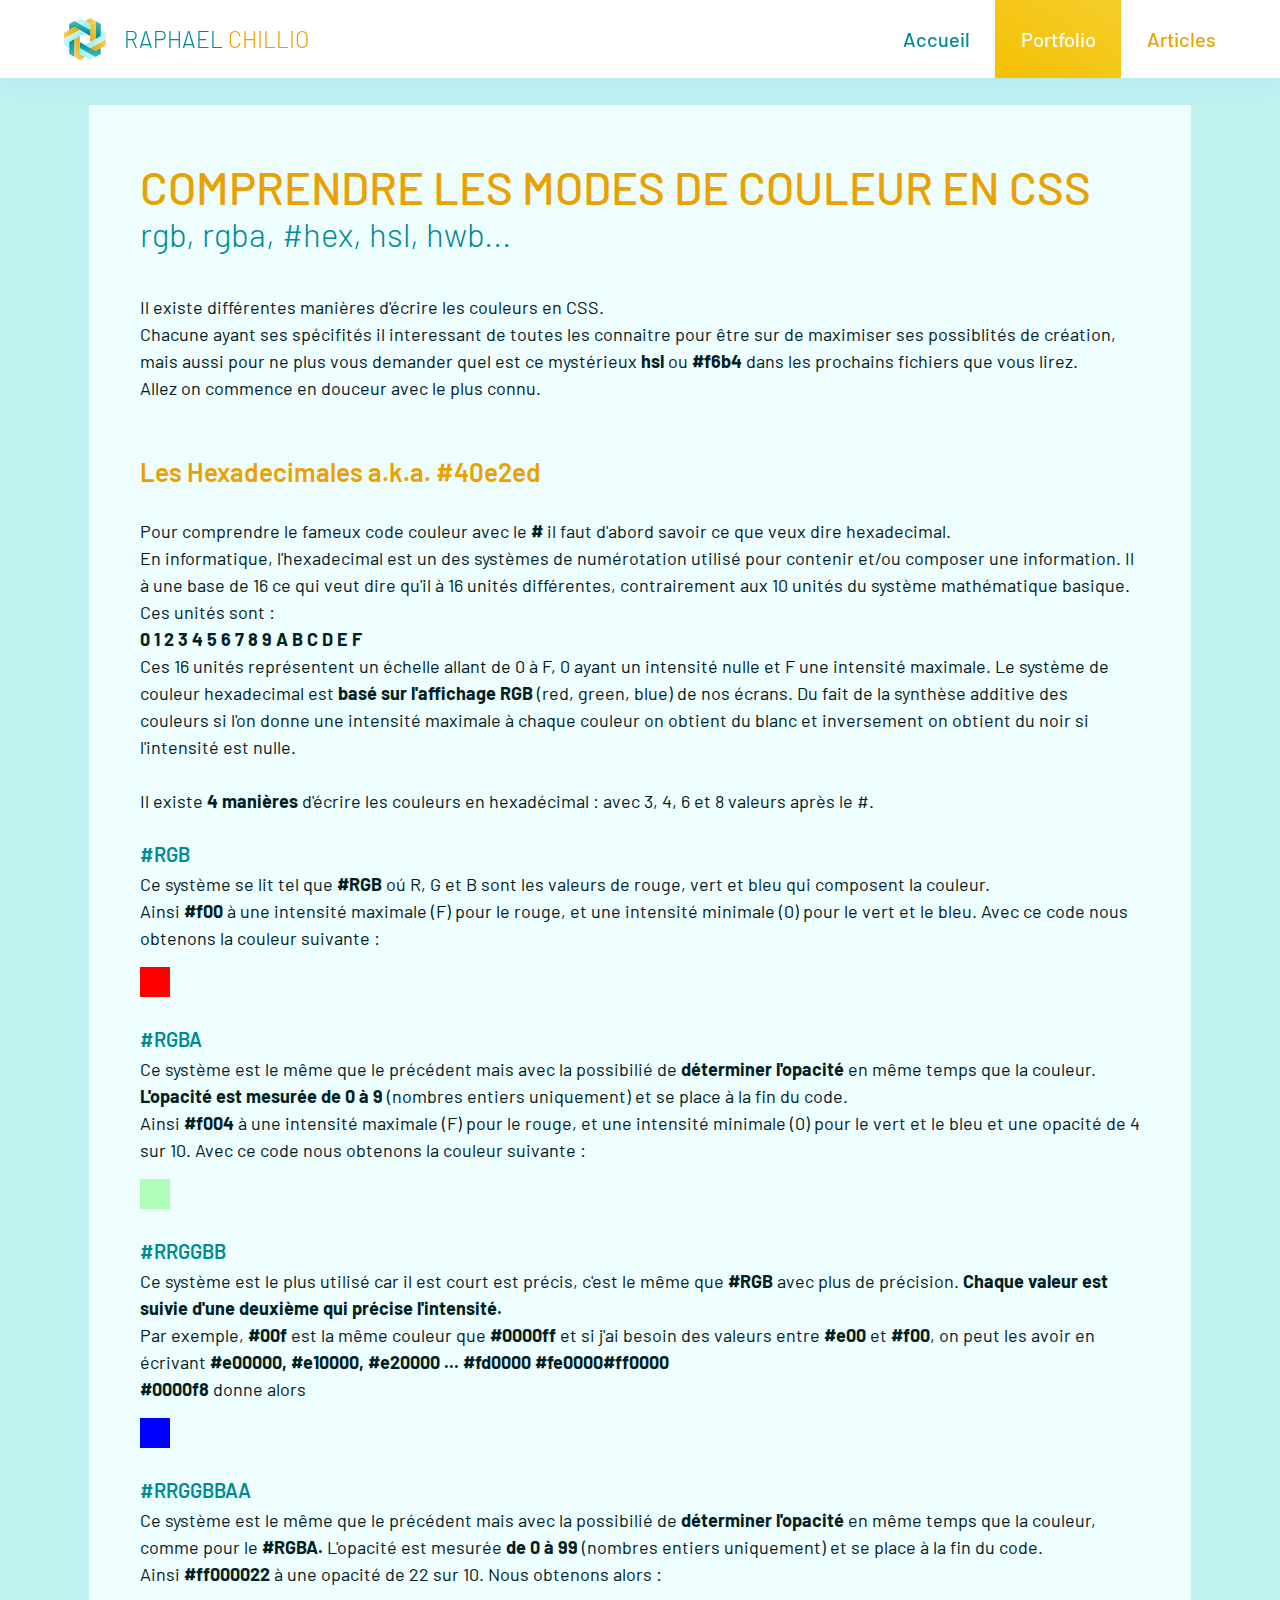
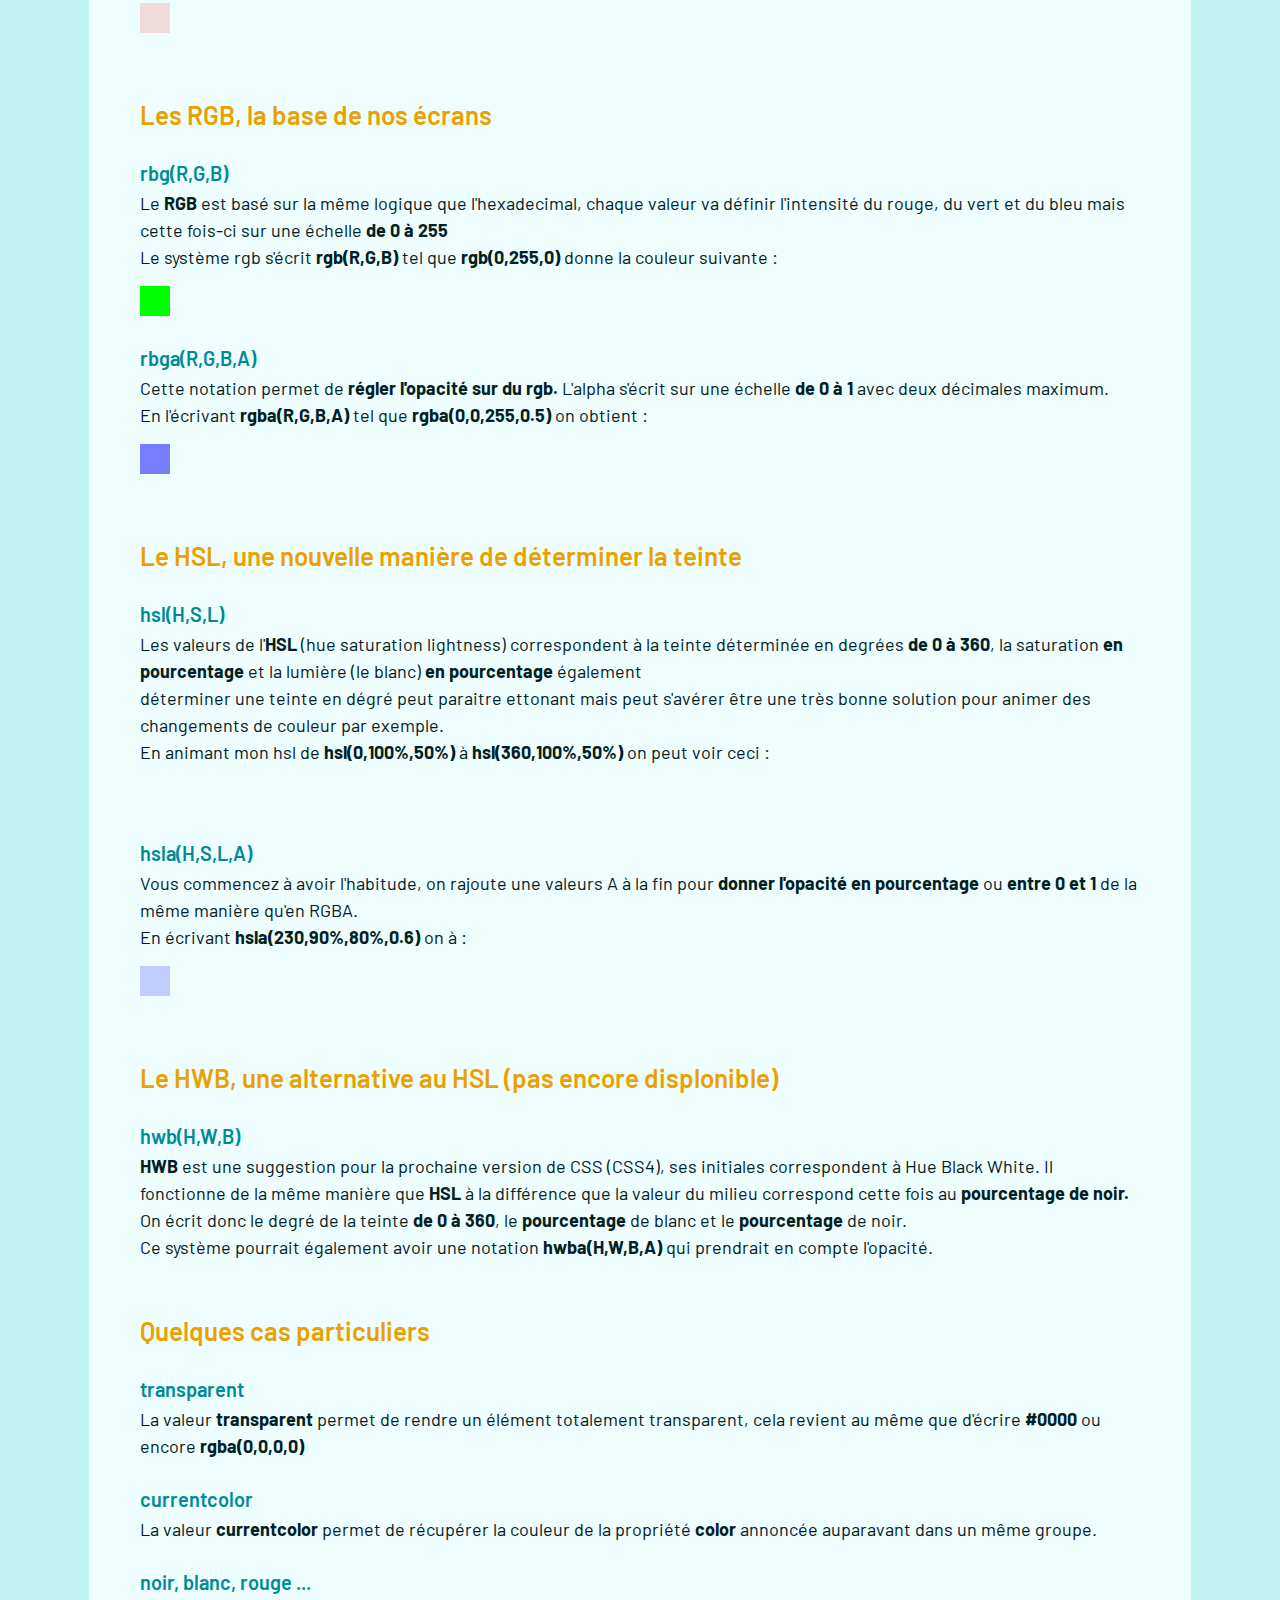
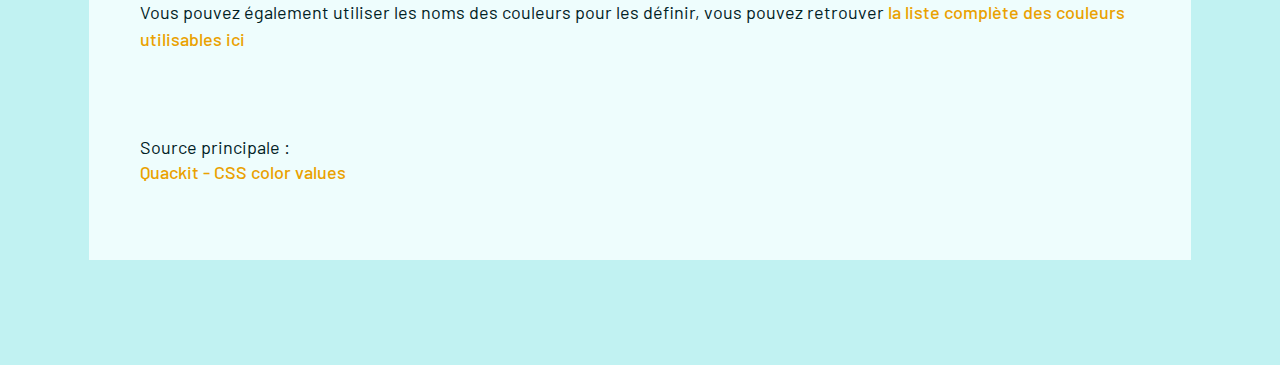
==== commit cba63997: "text corrections" ====
--- a/article-1-color-modes.html
+++ b/article-1-color-modes.html
@@ -5,7 +5,8 @@
 	<meta name="viewport" content="width=device-width, initial-scale=1">
 
 	<title>Modes de couleur CSS - Articles RCC</title>
-	<meta name="description" content="Article de Raphael Chillio sur les différents modes de couleur en CSS">
+    <meta name="description" content="Article de Raphael Chillio sur les différents modes de couleur en CSS">
+    <link rel="icon" type="image/png" href="favicon.png"/>
 
 	<link href="style.css" rel="stylesheet" />
 
@@ -32,7 +33,7 @@
 
     <div class="article-layout-ctn">
         <h2 class="works-title">
-            <span class="works-title-2">Comprendre les unités de couleur en CSS<br></span>
+            <span class="works-title-2">Comprendre les modes de couleur en CSS<br></span>
             <span class="works-title-1">rgb, rgba, #hex, hsl, hwb...<br><br></span>
         </h2>
         <p>
@@ -44,7 +45,7 @@
         <h3>Les Hexadecimales a.k.a. #40e2ed<br><br></h3>
         <p>
             Pour comprendre le fameux code couleur avec le <strong>#</strong> il faut d'abord savoir ce que veux dire hexadecimal.<br>
-            En informatique, l'hexadecimal est un des systèmes de numérotation utilisé pour contenir et/ou composer une information. Il à une base de 16 ce qui veut dire qu'il à 16 unités différentes, contrairement aux 10 unités du système mathématique basique.
+            En informatique, l'hexadecimal est un des systèmes de numérotation utilisé pour contenir et/ou composer une information. Il à une base de 16 ce qui veut dire qu'il à 16 unités différentes, contrairement aux 10 unités du système mathématique basique.<br>
             Ces unités sont :<br>
             <strong>0 1 2 3 4 5 6 7 8 9 A B C D E F</strong><br>
             Ces 16 unités représentent un échelle allant de 0 à F, 0 ayant un intensité nulle et F une intensité maximale.
@@ -65,8 +66,8 @@
         </p>
         <h4>#RRGGBB</h4>
         <p>
-            Ce système est le plus utilisé car il est court est précis, c'est le même que <strong>#RGB</strong> avec plus de précision. <strong>Chaque valeur est suivie d'une deuxième qui donne l'intensité.</strong><br>
-            Par exemple, si j'ai besoin des valeurs entre <strong>#e00</strong> et <strong>#f00</strong>, on peut les avoir en écrivant <strong>#e00000, #e10000, #e20000 ... #fd0000 #fe0000#ff0000</strong><br>
+            Ce système est le plus utilisé car il est court est précis, c'est le même que <strong>#RGB</strong> avec plus de précision. <strong>Chaque valeur est suivie d'une deuxième qui précise l'intensité.</strong><br>
+            Par exemple, <strong>#00f</strong> est la même couleur que <strong>#0000ff</strong> et si j'ai besoin des valeurs entre <strong>#e00</strong> et <strong>#f00</strong>, on peut les avoir en écrivant <strong>#e00000, #e10000, #e20000 ... #fd0000 #fe0000#ff0000</strong><br>
             <strong>#0000f8</strong> donne alors
             <div style="height: 30px; width: 30px; background-color: #0000ff; margin: 15px 0 30px;"></div>
         </p>
@@ -81,12 +82,12 @@
         <h4>rbg(R,G,B)</h4>
         <p>
             Le <strong>RGB</strong> est basé sur la même logique que l'hexadecimal, chaque valeur va définir l'intensité du rouge, du vert et du bleu mais cette fois-ci sur une échelle <strong>de 0 à 255</strong><br>
-            Le système rgb s'écrit <strong>rgb(R,G,B)</strong> tel que <strong>rgb(255,0,255)</strong> donne la couleur suivante :<br>
+            Le système rgb s'écrit <strong>rgb(R,G,B)</strong> tel que <strong>rgb(0,255,0)</strong> donne la couleur suivante :<br>
             <div style="height: 30px; width: 30px; background-color: rgb(0,255,0); margin: 15px 0 30px;"></div>
         </p>
         <h4>rbga(R,G,B,A)</h4>
         <p>
-            Cette notation permet de <strong>régler l'opacité sur du rgb.</strong> L'alpha s'écrit sur une échelle <strong>de 0 à 1</strong> avec deux décimales maximum.
+            Cette notation permet de <strong>régler l'opacité sur du rgb.</strong> L'alpha s'écrit sur une échelle <strong>de 0 à 1</strong> avec deux décimales maximum.<br>
             En l'écrivant <strong>rgba(R,G,B,A)</strong> tel que <strong>rgba(0,0,255,0.5)</strong> on obtient :<br>
             <div style="height: 30px; width: 30px; background-color: rgba(0,0,255,0.5); margin: 15px 0 30px;"></div>
             <br><br>
@@ -95,13 +96,13 @@
         <h4>hsl(H,S,L)</h4>
         <p>
             Les valeurs de l'<strong>HSL</strong> (hue saturation lightness) correspondent à la teinte déterminée en degrées <strong>de 0 à 360</strong>, la saturation <strong>en pourcentage</strong> et la lumière (le blanc) <strong>en pourcentage</strong> également<br>
-            déterminer une teinte en dégré peut paraitre ettonant mais peut s'avérer être une très bonne solution pour animer des changements de couleur par exemple. 
+            déterminer une teinte en dégré peut paraitre ettonant mais peut s'avérer être une très bonne solution pour animer des changements de couleur par exemple.<br>
             En animant mon hsl de <strong>hsl(0,100%,50%)</strong> à <strong>hsl(360,100%,50%)</strong> on peut voir ceci :<br>
             <div style="height: 30px; width: 30px; margin: 15px 0 30px;" id="color-modes-hsl"></div>
         </p>
         <h4>hsla(H,S,L,A)</h4>
         <p>
-            Vous commencez à avoir l'habitude, on rajoute une valeurs A à la fin pour <strong>donner l'opacité en pourcentage</strong> ou <strong>entre 0 et 1</strong> de la même manière qu'en RGBA.
+            Vous commencez à avoir l'habitude, on rajoute une valeurs A à la fin pour <strong>donner l'opacité en pourcentage</strong> ou <strong>entre 0 et 1</strong> de la même manière qu'en RGBA.<br>
             En écrivant <strong>hsla(230,90%,80%,0.6)</strong> on à :<br>
             <div style="height: 30px; width: 30px; background-color: hsla(230,90%,80%,0.6); margin: 15px 0 30px;"></div>
             <br><br>
@@ -120,7 +121,7 @@
         </p>
         <h4>currentcolor</h4>
         <p>
-            La valeur <strong>currentcolor</strong> permet de récuperer la couleur de la propriété <strong>color</strong> annoncée auparavant dans un même groupe.<br><br>
+            La valeur <strong>currentcolor</strong> permet de récupérer la couleur de la propriété <strong>color</strong> annoncée auparavant dans un même groupe.<br><br>
         </p>
         <h4>noir, blanc, rouge ...</h4>
         <p>
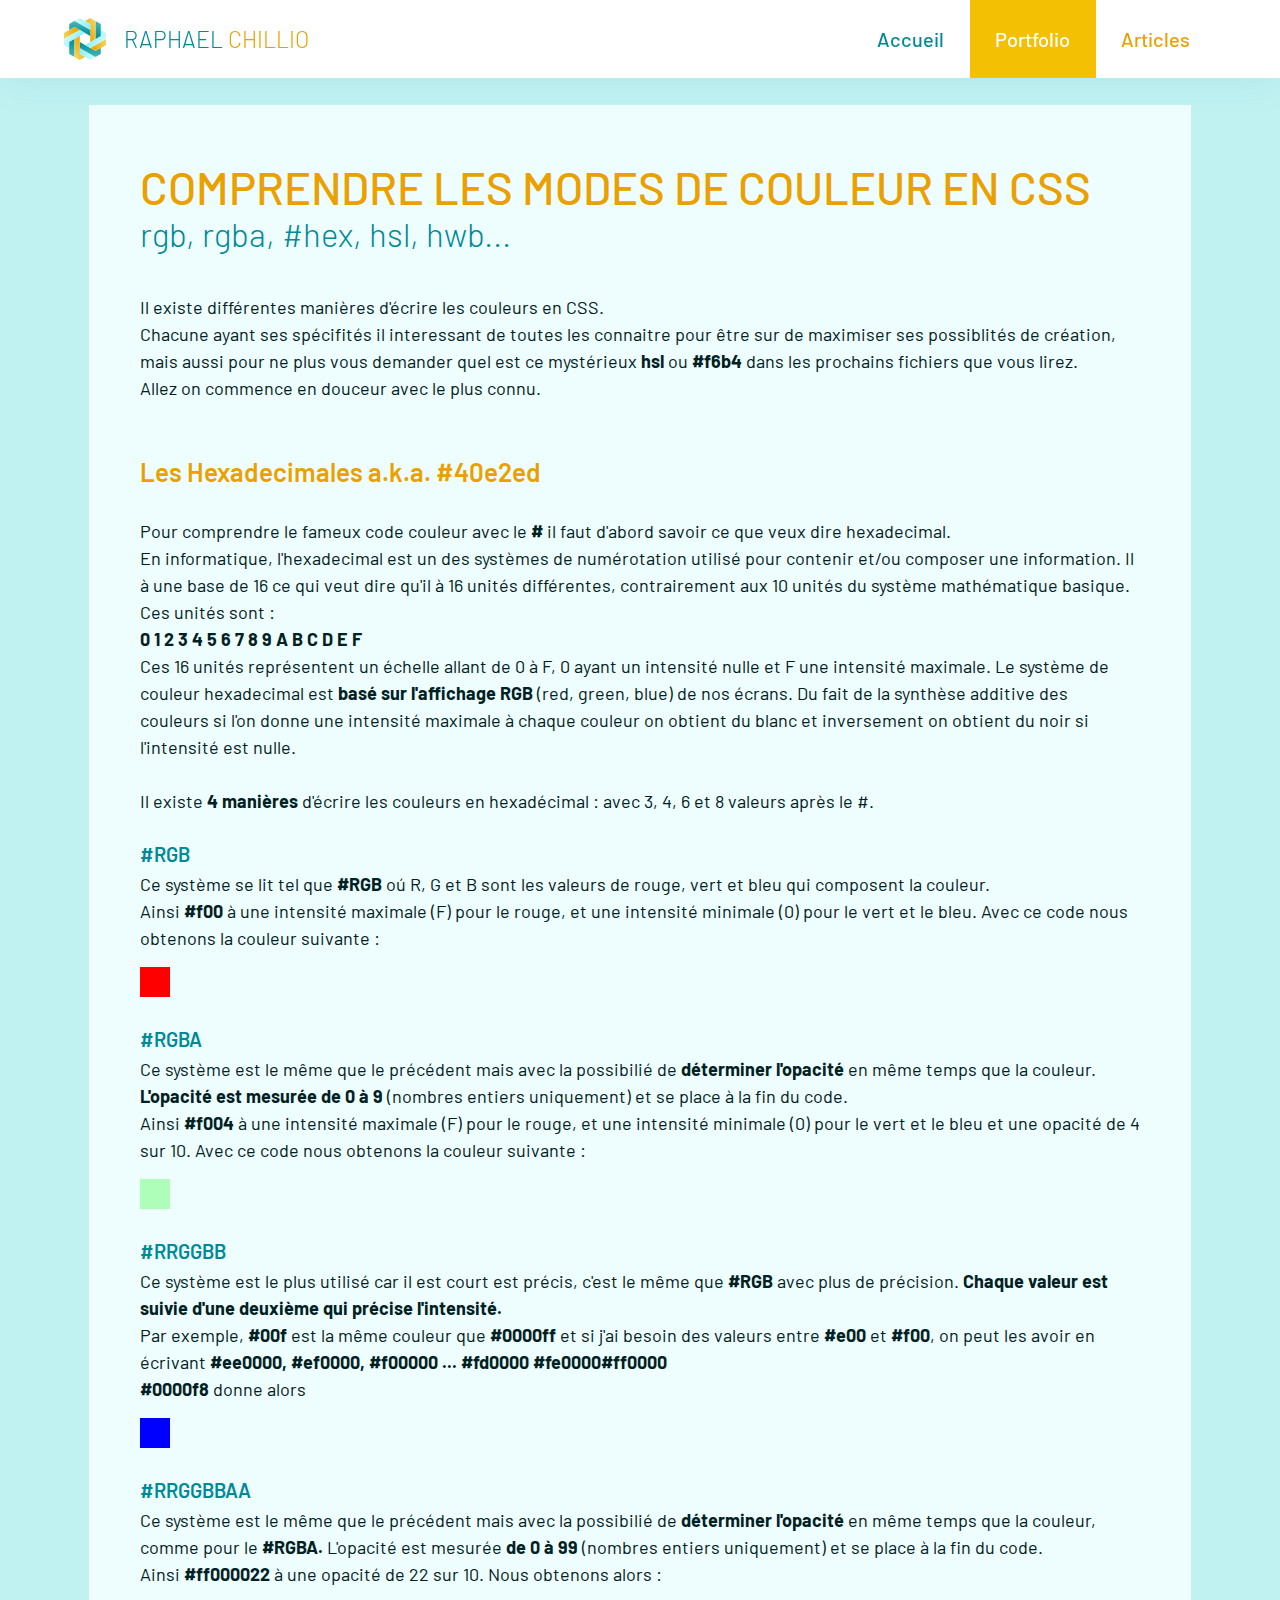
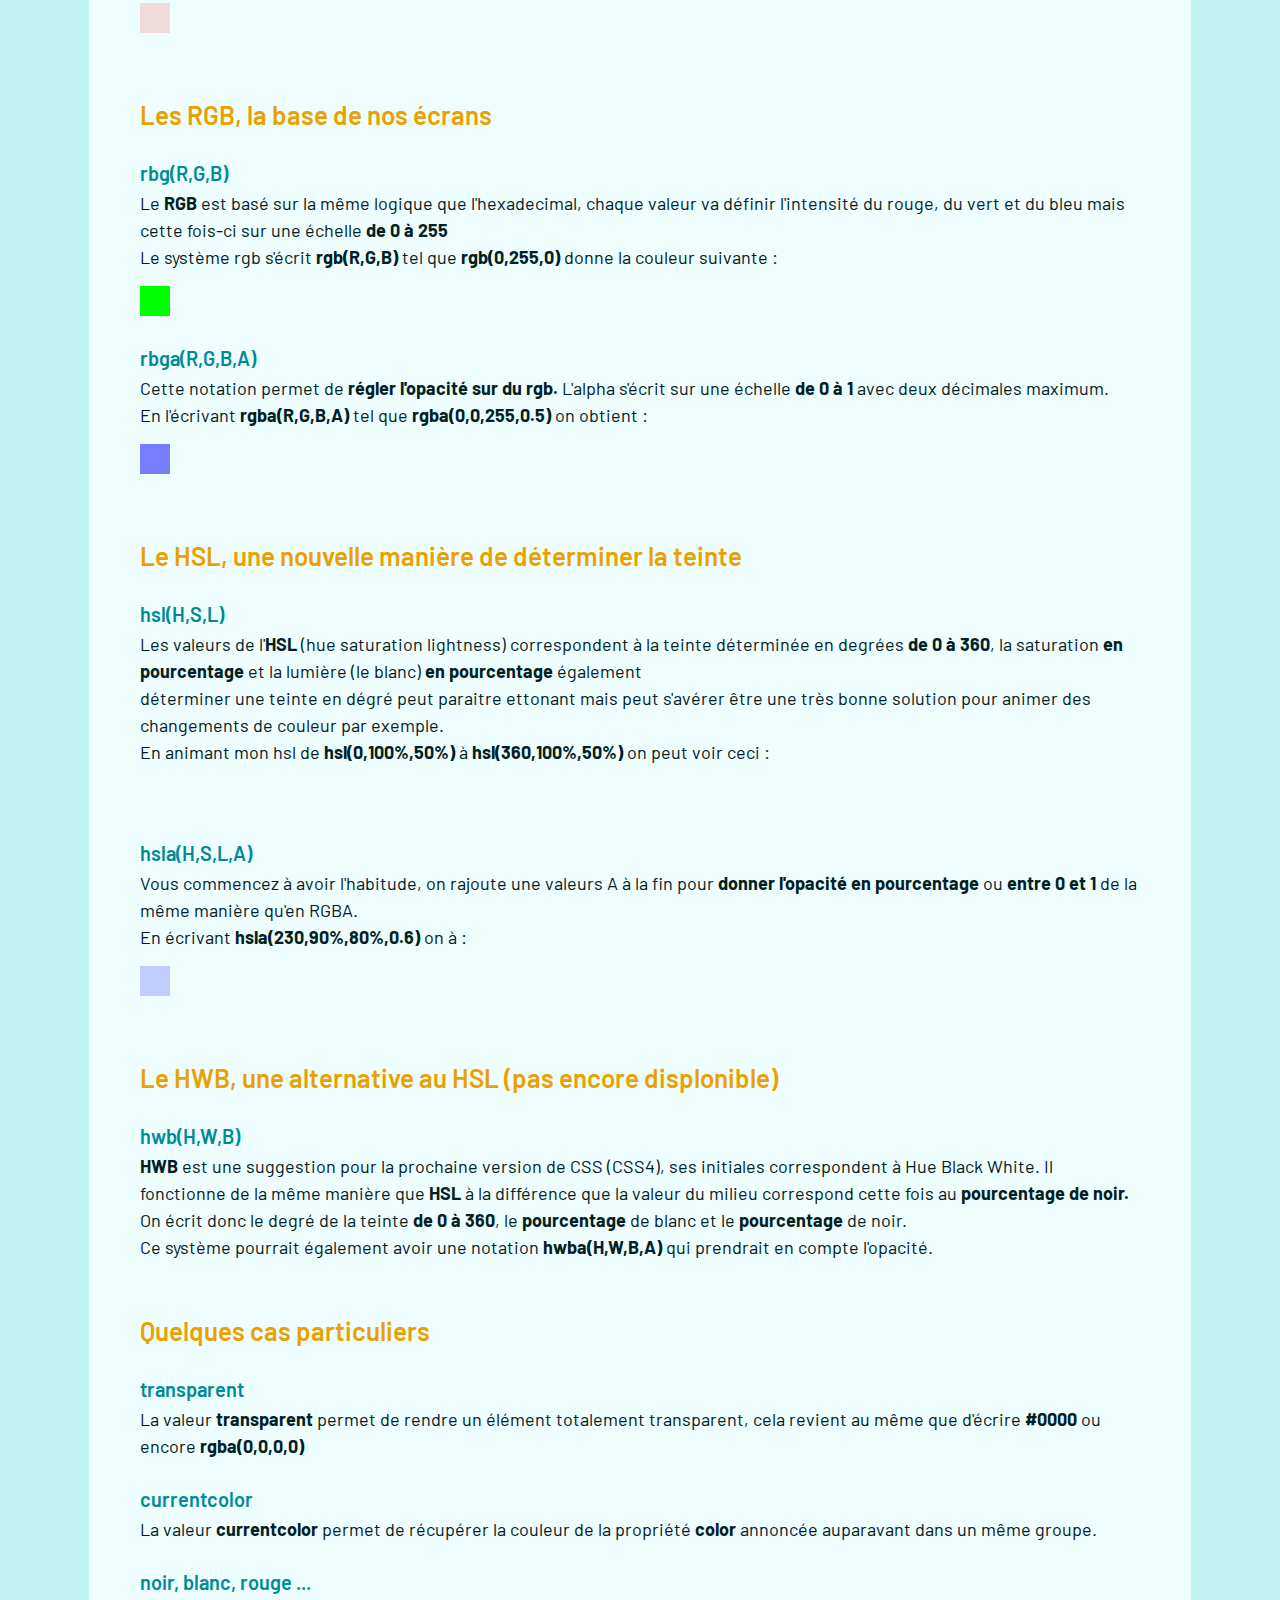
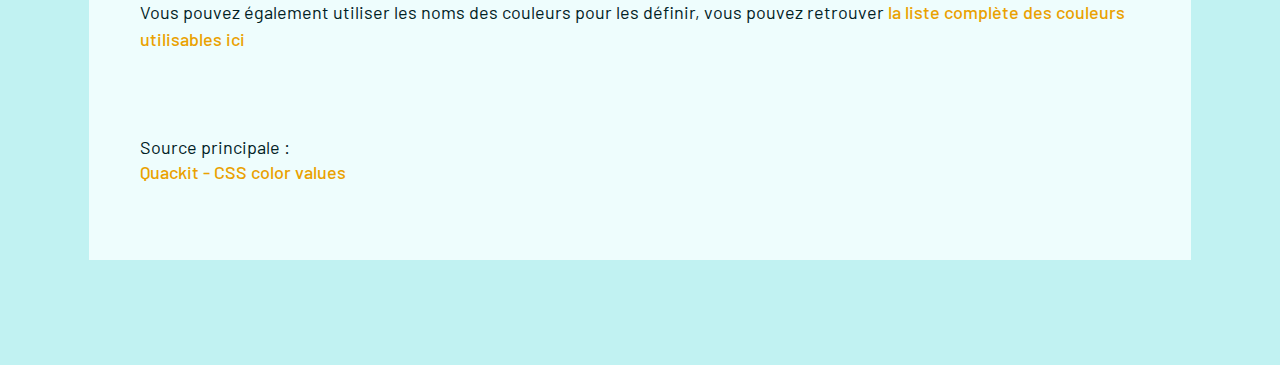
==== commit 2c84811e: "Added projects to portfolio" ====
--- a/article-1-color-modes.html
+++ b/article-1-color-modes.html
@@ -67,7 +67,7 @@
         <h4>#RRGGBB</h4>
         <p>
             Ce système est le plus utilisé car il est court est précis, c'est le même que <strong>#RGB</strong> avec plus de précision. <strong>Chaque valeur est suivie d'une deuxième qui précise l'intensité.</strong><br>
-            Par exemple, <strong>#00f</strong> est la même couleur que <strong>#0000ff</strong> et si j'ai besoin des valeurs entre <strong>#e00</strong> et <strong>#f00</strong>, on peut les avoir en écrivant <strong>#e00000, #e10000, #e20000 ... #fd0000 #fe0000#ff0000</strong><br>
+            Par exemple, <strong>#00f</strong> est la même couleur que <strong>#0000ff</strong> et si j'ai besoin des valeurs entre <strong>#e00</strong> et <strong>#f00</strong>, on peut les avoir en écrivant <strong>#ee0000, #ef0000, #f00000 ... #fd0000 #fe0000#ff0000</strong><br>
             <strong>#0000f8</strong> donne alors
             <div style="height: 30px; width: 30px; background-color: #0000ff; margin: 15px 0 30px;"></div>
         </p>
--- a/style.css
+++ b/style.css
@@ -112,6 +112,15 @@
 	height: 42px;
 	padding: 18px 18px 18px 0;
 	width: auto;
+
+	transform-origin: 35% 50%;
+}
+.header-logo-ctn:hover .header-logo {
+	animation: logo-spin 1s ease;
+}
+@keyframes logo-spin {
+	0% {}
+	100% {transform: rotate(180deg)}
 }
 .header-links-ctn {
 	display: -webkit-box;
@@ -142,29 +151,26 @@
 a.header-link:hover {
 	font-size: 20px;
 }
-.header-link:last-child {
-	padding-right: 0;
-}
-.header-link-yellow:hover{
-	color: #df9a1a;
-}
 .header-link-yellow {
 	color: #eaa100;
 	font-weight: 500;
 }
-.header-link-yellow-alt:hover{
-	color: #faf0db;
-}
-.header-link-yellow-alt {
-	color: #fff;
-	background: -o-linear-gradient(60deg, #f4c004, #f5cd2b);
-	background: linear-gradient(30deg, #f4c004, #f5cd2b);;
+.header-link-yellow:hover{
+	background-color: #f5cd2b20;
 }
 @media screen and (max-width: 480px) {
 	.header-link-yellow {
 		font-size: 23px;
 		padding: 0 20px;
 	}
+}
+.header-link-yellow-alt {
+	color: #fff;
+	background-color: #f4c004;
+}
+.header-link-yellow-alt:hover{
+	background-color: #f5cd2b;
+	color: #fff;
 }
 .header-reveal {
 	opacity: 1;
@@ -441,7 +447,7 @@
 	        align-items: center;
 	z-index: 5;
 }
-@media screen and (max-width: 700px) {
+@media screen and (max-width: 650px) {
 	.index-anim-logo-ctn {
 		height: 60vw;
 		width: 60vw;
@@ -617,6 +623,11 @@
 	display: flex;
 	opacity: 0;
 	animation: titles-loading 1.1s 3s ease-out forwards;
+}
+@media screen and (min-width: 650px) {
+	.index-links-ctn {
+		margin-top: -2vw;
+	}
 }
 @keyframes titles-loading {
 	0% {opacity: 0;}
@@ -1019,7 +1030,7 @@
 }
 .works-cloud-3 {
 	width: 20vw;
-	top: 70vh;
+	top: 45vh;
 	left: -20vw;
 	-webkit-animation: works-clouds-movement-1 200s -80s linear infinite;
 	        animation: works-clouds-movement-1 200s -80s linear infinite;
@@ -1599,9 +1610,9 @@
 		grid-template-rows: 
 		6vh
 		40vh
-		5vh
+		7vh
 		40vh
-		5vh
+		7vh
 		min-content
 		7.5vh
 		auto;
@@ -1775,7 +1786,7 @@
 		height: 100vh;
 	}
 }
-@media screen and (max-height: 550px) {
+@media screen and (max-width: 450px) {
 	.index-links-ctn {
 		display: -webkit-box;
 		display: -ms-flexbox;
@@ -1787,7 +1798,7 @@
 		        align-items: flex-start;
 		-webkit-box-pack: justify;
 		    -ms-flex-pack: justify;
-		        justify-content: space-between;
+				justify-content: space-between;
 	}
 	.index-links {
 		font-size: 8vw;
@@ -2150,6 +2161,11 @@
 		max-height: 100vh;
 	}
 }
+@media screen and (min-width: 1800px) {
+	.slide-card {
+		max-width: 50vw;
+	}
+}
 .slide-card-active {
 	-ms-transform: translateX(0);
 	    transform: translateX(0);
@@ -2172,7 +2188,7 @@
 	margin-bottom: 30px;
 }
 .slide-card p{
-	002124
+	color: #002124;
 }
 .slide-img {
 	width: 100%;
@@ -2187,6 +2203,9 @@
 .pyrovista-logo-slide-img{
 	padding: 0 10%;
 	width: 80%;
+}
+.slide-img:last-child {
+	margin-bottom: 10vh;
 }
 @media screen and (max-width: 900px) {
 	.pyrovista-logo-slide-img{
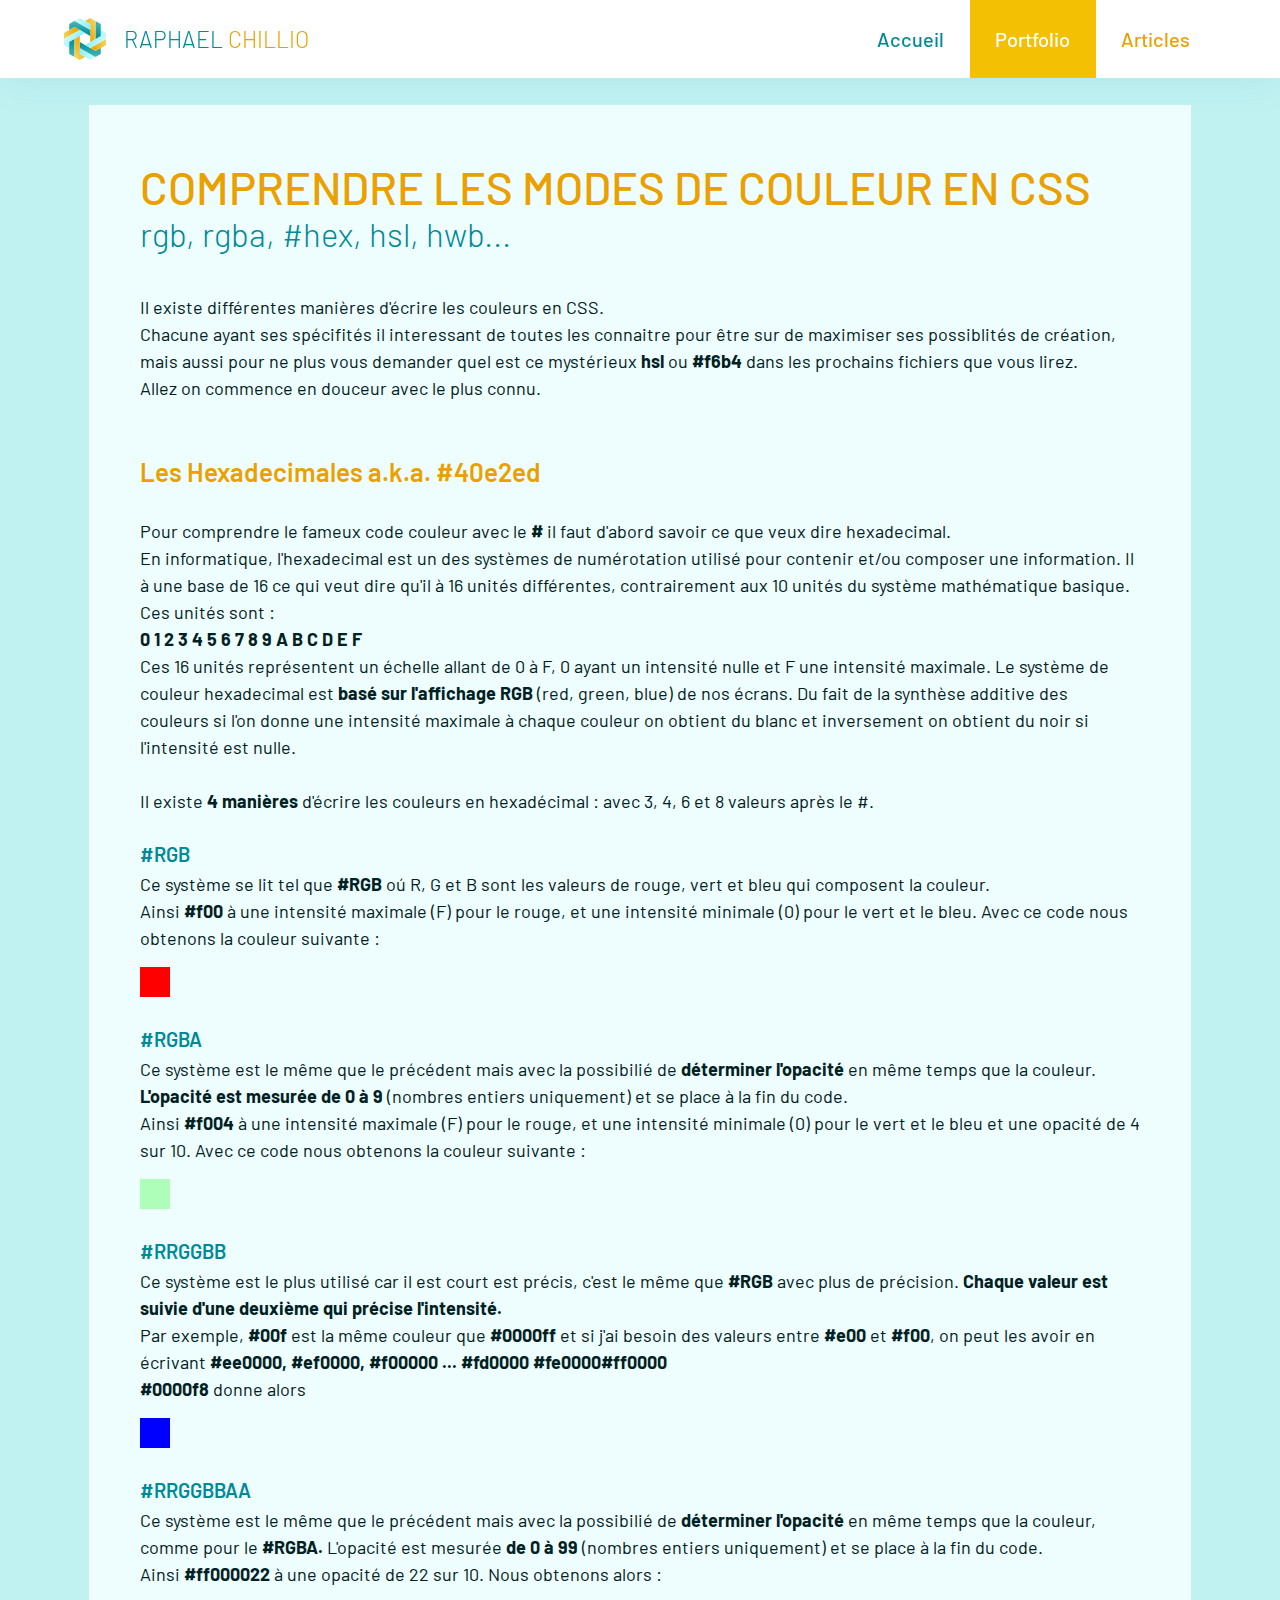
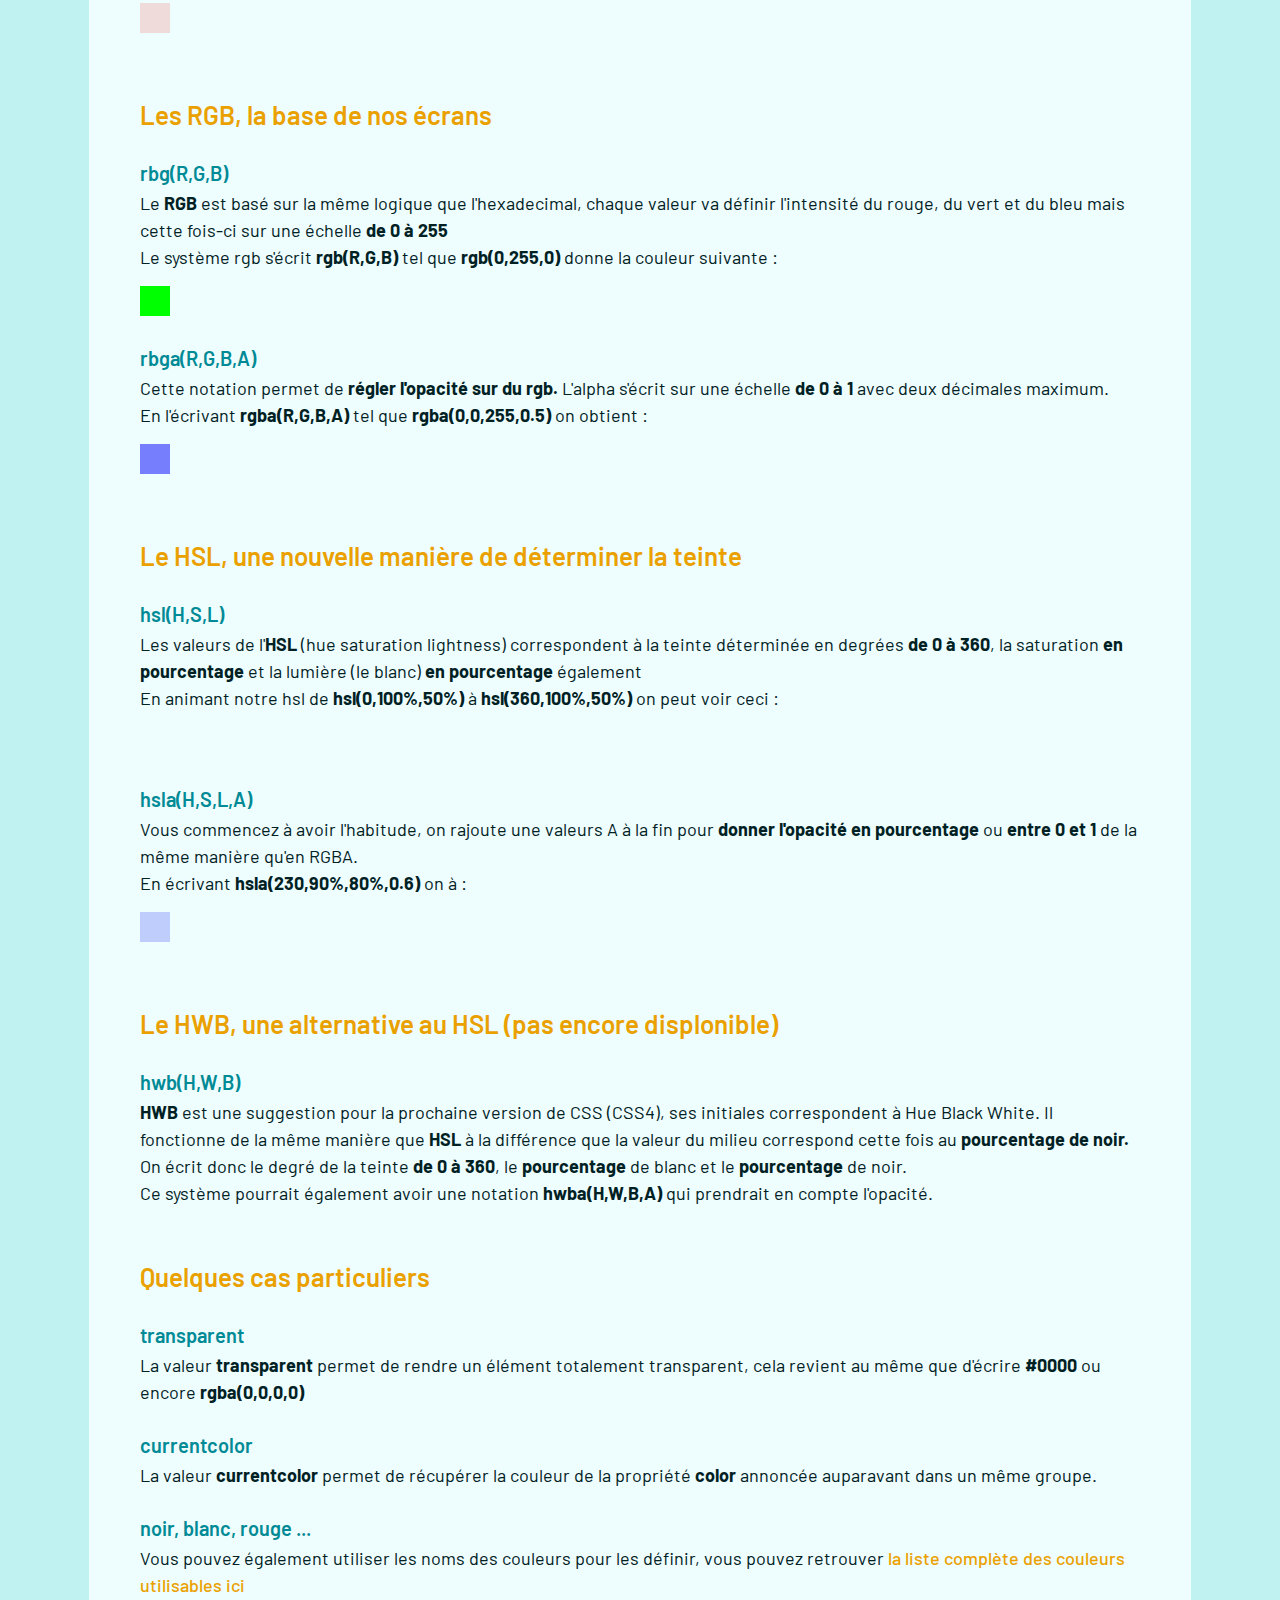
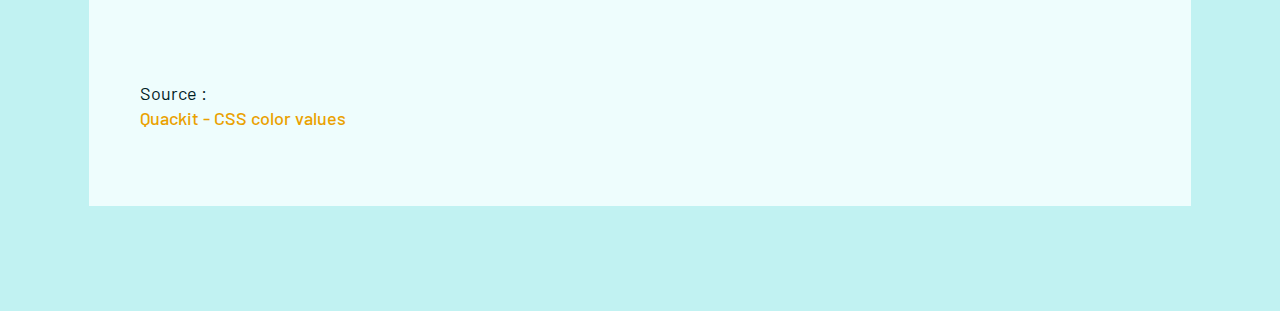
==== commit 8c7c132d: "article correction" ====
--- a/article-1-color-modes.html
+++ b/article-1-color-modes.html
@@ -96,8 +96,7 @@
         <h4>hsl(H,S,L)</h4>
         <p>
             Les valeurs de l'<strong>HSL</strong> (hue saturation lightness) correspondent à la teinte déterminée en degrées <strong>de 0 à 360</strong>, la saturation <strong>en pourcentage</strong> et la lumière (le blanc) <strong>en pourcentage</strong> également<br>
-            déterminer une teinte en dégré peut paraitre ettonant mais peut s'avérer être une très bonne solution pour animer des changements de couleur par exemple.<br>
-            En animant mon hsl de <strong>hsl(0,100%,50%)</strong> à <strong>hsl(360,100%,50%)</strong> on peut voir ceci :<br>
+            En animant notre hsl de <strong>hsl(0,100%,50%)</strong> à <strong>hsl(360,100%,50%)</strong> on peut voir ceci :<br>
             <div style="height: 30px; width: 30px; margin: 15px 0 30px;" id="color-modes-hsl"></div>
         </p>
         <h4>hsla(H,S,L,A)</h4>
@@ -127,11 +126,22 @@
         <p>
             Vous pouvez également utiliser les noms des couleurs pour les définir, vous pouvez retrouver <a href="https://htmlcolorcodes.com/fr/noms-de-couleur/">la liste complète des couleurs utilisables ici</a>
         </p>
-        <p><br><br><br> Source principale :<br></p>
+        <p><br><br><br> Source :<br></p>
         <a href="https://www.quackit.com/css/color/values/">Quackit - CSS color values</a>
     </div>
 </div>
 
+<script class="logo-header-hover-anim">
+    var headerLogo = document.querySelector('.header-logo');
+    function logoHoverAnim() {
+        headerLogo.classList.add('header-logo-active');
+
+        setTimeout(function() {
+            headerLogo.classList.remove('header-logo-active');
+        }, 1000);
+    }
+    headerLogo.addEventListener('mouseenter', logoHoverAnim);
+</script>
 <script class="top-header-reveal">
     const projectSlides = document.querySelectorAll('.slide-card');
     const header = document.querySelector('header');
--- a/style.css
+++ b/style.css
@@ -10,13 +10,14 @@
 	scroll-behavior: smooth;
 }
 body{
-	overflow-x: hidden;
 	background-color: #c1f2f2;
-}
-#main{
 	overflow: hidden;
-}
-p,h1,h2,h3,h4,h5,h6,ul,li,a {
+	overflow-y: scroll;
+}
+#main-ctn{
+	overflow: hidden;
+}
+p,h1,h2,h3,h4,h5,h6,ul,li,a,strong {
 	font-family: 'Barlow';
 	-webkit-font-smoothing: antialiased;
   	-moz-osx-font-smoothing: grayscale;
@@ -25,12 +26,6 @@
 	margin: 0;
 	padding: 0;
 }
-h1{
-	
-}
-h2{
-	
-}
 h3{
 	font-size: 22px;
 	font-weight: 600;
@@ -38,12 +33,6 @@
 h4{
 	font-size: 18px;
 	font-weight: 600;
-}
-h5{
-	
-}
-h6{
-	
 }
 p {
 	font-size: 18px;
@@ -67,6 +56,8 @@
 
 header {
 	position: fixed;
+	top: 0;
+	left: 0;
 	z-index: 100100;
 
 	min-width: 100vw;
@@ -100,7 +91,7 @@
 	font-family: "Barlow";
 	text-transform: uppercase;
 }
-@media screen and (max-width: 480px) {
+@media screen and (max-width: 600px) {
 	.header-title {
 		display: none;
 	}
@@ -115,8 +106,8 @@
 
 	transform-origin: 35% 50%;
 }
-.header-logo-ctn:hover .header-logo {
-	animation: logo-spin 1s ease;
+.header-logo-active {
+	animation: logo-spin 1s ease forwards;
 }
 @keyframes logo-spin {
 	0% {}
@@ -148,8 +139,19 @@
 	transition: all 0.4s ease;
 	cursor: pointer;
 }
+@media screen and (max-width: 600px) {
+	.header-link {
+		font-size: 18px;
+		padding: 0 20px;
+	}
+}
 a.header-link:hover {
 	font-size: 20px;
+}
+@media screen and (max-width: 600px) {
+	.header-link:hover {
+		font-size: 17px;
+	}
 }
 .header-link-yellow {
 	color: #eaa100;
@@ -160,7 +162,6 @@
 }
 @media screen and (max-width: 480px) {
 	.header-link-yellow {
-		font-size: 23px;
 		padding: 0 20px;
 	}
 }
@@ -978,7 +979,7 @@
 	margin: 15px 0 8px;
 }
 .about-skills-logo {
-	height: 50px;
+	height: 30px;
 	margin-right: 10px;
 }
 .about-skills-logo-ctn {
@@ -1815,7 +1816,7 @@
 /*  #########  Portfolio Layout  ########  */
 .portfolio-top {
 	width: 100vw;
-	height: 70vh;
+	height: 60vh;
 	display: -webkit-box;
 	display: -ms-flexbox;
 	display: flex;
@@ -1904,20 +1905,21 @@
 	width: 100%;
 	top: 0;
 	left: 0;
-	-webkit-transition: all 0.2s;
-	-o-transition: all 0.2s;
-	transition: all 0.2s;
+	-webkit-transition: all 0.4s;
+	-o-transition: all 0.4s;
+	transition: all 0.4s;
 
 	-webkit-box-shadow: inset 0 0 30px rgba(0,138,150,0.10);
 
 	        box-shadow: inset 0 0 30px rgba(0,138,150,0.10);
 }
 .project-ctn:hover::after {
-	-webkit-transition: all 0.2s;
-	-o-transition: all 0.2s;
-	transition: all 0.2s;
+	-webkit-transition: all 0.4s;
+	-o-transition: all 0.4s;
+	transition: all 0.4s;
 	-webkit-box-shadow: inset 0 0 30px rgba(0,138,150,0);
-	        box-shadow: inset 0 0 30px rgba(0,138,150,0);
+			box-shadow: inset 0 0 30px rgba(0,138,150,0);
+	background-color: #fff8;
 }
 @media screen and (max-width: 750px) {
 	.project-ctn {
@@ -1936,6 +1938,7 @@
 }
 .project-title-ctn {
 	position: absolute;
+	z-index: 100;
 
 	width: calc(100% - 120px);
 	top: calc(1.6vw + 5px);
@@ -1970,10 +1973,9 @@
 	font-size: 30px;
 	cursor: pointer;
 
+	z-index: 100;
 	display: -webkit-box;
-
 	display: -ms-flexbox;
-
 	display: flex;
 	-webkit-box-pack: center;
 	    -ms-flex-pack: center;
@@ -2043,52 +2045,65 @@
 	   object-fit: contain;
 	-o-object-position: bottom right;
 	   object-position: bottom right;
+	z-index: 100;
 }
 
 /*  #########  Portfolio Filters ########  */
 
 .project-sorting-ctn {
-	width: 90vw;
-	padding: 0 5vw;
+	width: 100vw;
+	padding: 20px 0 0;
 	margin-bottom: 30px;
-
 	position: -webkit-sticky;
-
 	position: sticky;
-    top: 100px;
+	top: 58px;
+	z-index: 9000;
+}
+@media screen and (max-width: 700px) {
+	.project-sorting-ctn{
+		position: static;
+		width: 90vw;
+		padding: 20px 5vw 0;
+	}
 }
 .sorting-btns-ctn {
 	display: -webkit-box;
 	display: -ms-flexbox;
 	display: flex;
 	-ms-flex-wrap: wrap;
-	    flex-wrap: wrap;
+		flex-wrap: wrap;
+	justify-content: space-between;
+	padding: 0 5vw;
+
+	background-color: #008a96;;
+}
+@media screen and (max-width: 700px) {
+	.sorting-btns-ctn{
+		padding: 0;
+		justify-content: flex-start;
+	}
 }
 .sorting-btns-ctn h3{
-	color: #008a96;
-	font-size: calc(15px + 0.5vw);
-	margin: 0 10px 0 0;
-	padding: 5px 12px;
+	color: #fff;
+	font-size: 16px;
+	padding: 12px 15px;
 	font-weight: 500;
 	cursor: pointer;
 }
 @media screen and (max-width: 700px) {
 	.sorting-btns-ctn h3{
 		background-color: rgba(0,138,150,0.08);
-		height: 60px;
-		margin: 0 10px 10px 0;
-		font-size: 18px;
+		font-size: 16px;
+		height:40px;
+		padding: 2px 14px;
+		margin: 0 10px 0 0;
 		display: flex;
 		align-items: center;
 	}
 }
-.sorting-btns-ctn h3:last-child{
-	margin-right: 0;
-	padding: 5px 12px;
-}
 h3.portfolio-filter-active {
-	background-color: #008a96;
-	color: #fff;
+	background-color: #fff;
+	color: #008a96;
 	transition: all 0.3s;
 }
 .portfolio-hr {
@@ -2121,7 +2136,7 @@
 -webkit-transition: all 0.5s ease;
 -o-transition: all 0.5s ease;
 transition: all 0.5s ease;
-z-index: 10001;
+z-index: 9500;
 }
 .dark-bg-active {
 	opacity: 0.4;
@@ -2135,12 +2150,13 @@
 	top: 78px;
 	left: 0;
 	width: 80vw;
+	max-width: 900px;
 	height: calc(88vh - 78px);
 	max-height: calc(90vh - 78px);
 	background-color: #f3fdfd;
 	-webkit-box-shadow: 0 0 40px rgba(0,0,0,0.4);
 	        box-shadow: 0 0 40px rgba(0,0,0,0.4);
-	z-index: 10002;
+	z-index: 10000;
 
 	padding: 6vh 5vw;
 	overflow: scroll;
@@ -2159,11 +2175,6 @@
 		top: 0;
 		height: 100vh;
 		max-height: 100vh;
-	}
-}
-@media screen and (min-width: 1800px) {
-	.slide-card {
-		max-width: 50vw;
 	}
 }
 .slide-card-active {
@@ -2181,7 +2192,7 @@
 }
 .slide-card h3{
 	color: #eaa100;
-	margin-bottom: 12px;
+	margin-bottom: 5px;
 }
 .slide-card h4{
 	color: #008a96;
@@ -2189,6 +2200,7 @@
 }
 .slide-card p{
 	color: #002124;
+	margin-top: 20px;
 }
 .slide-img {
 	width: 100%;
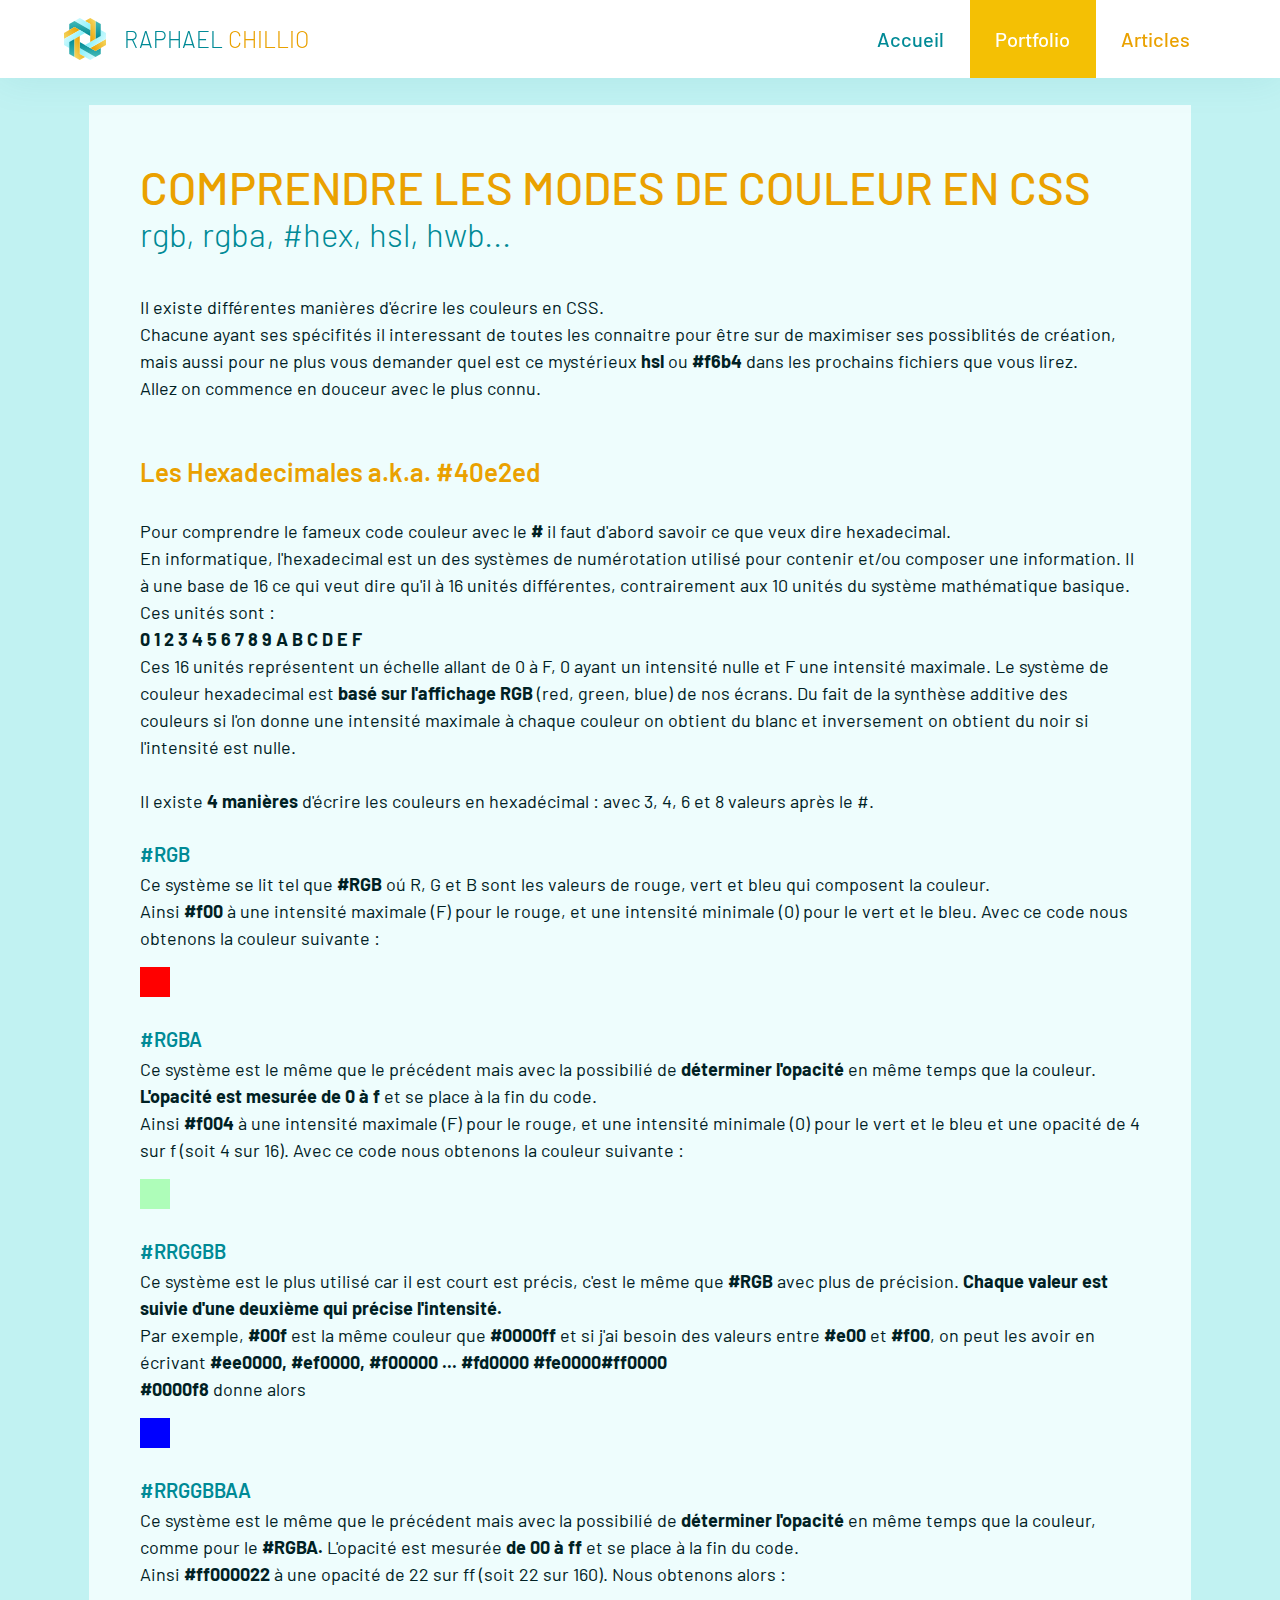
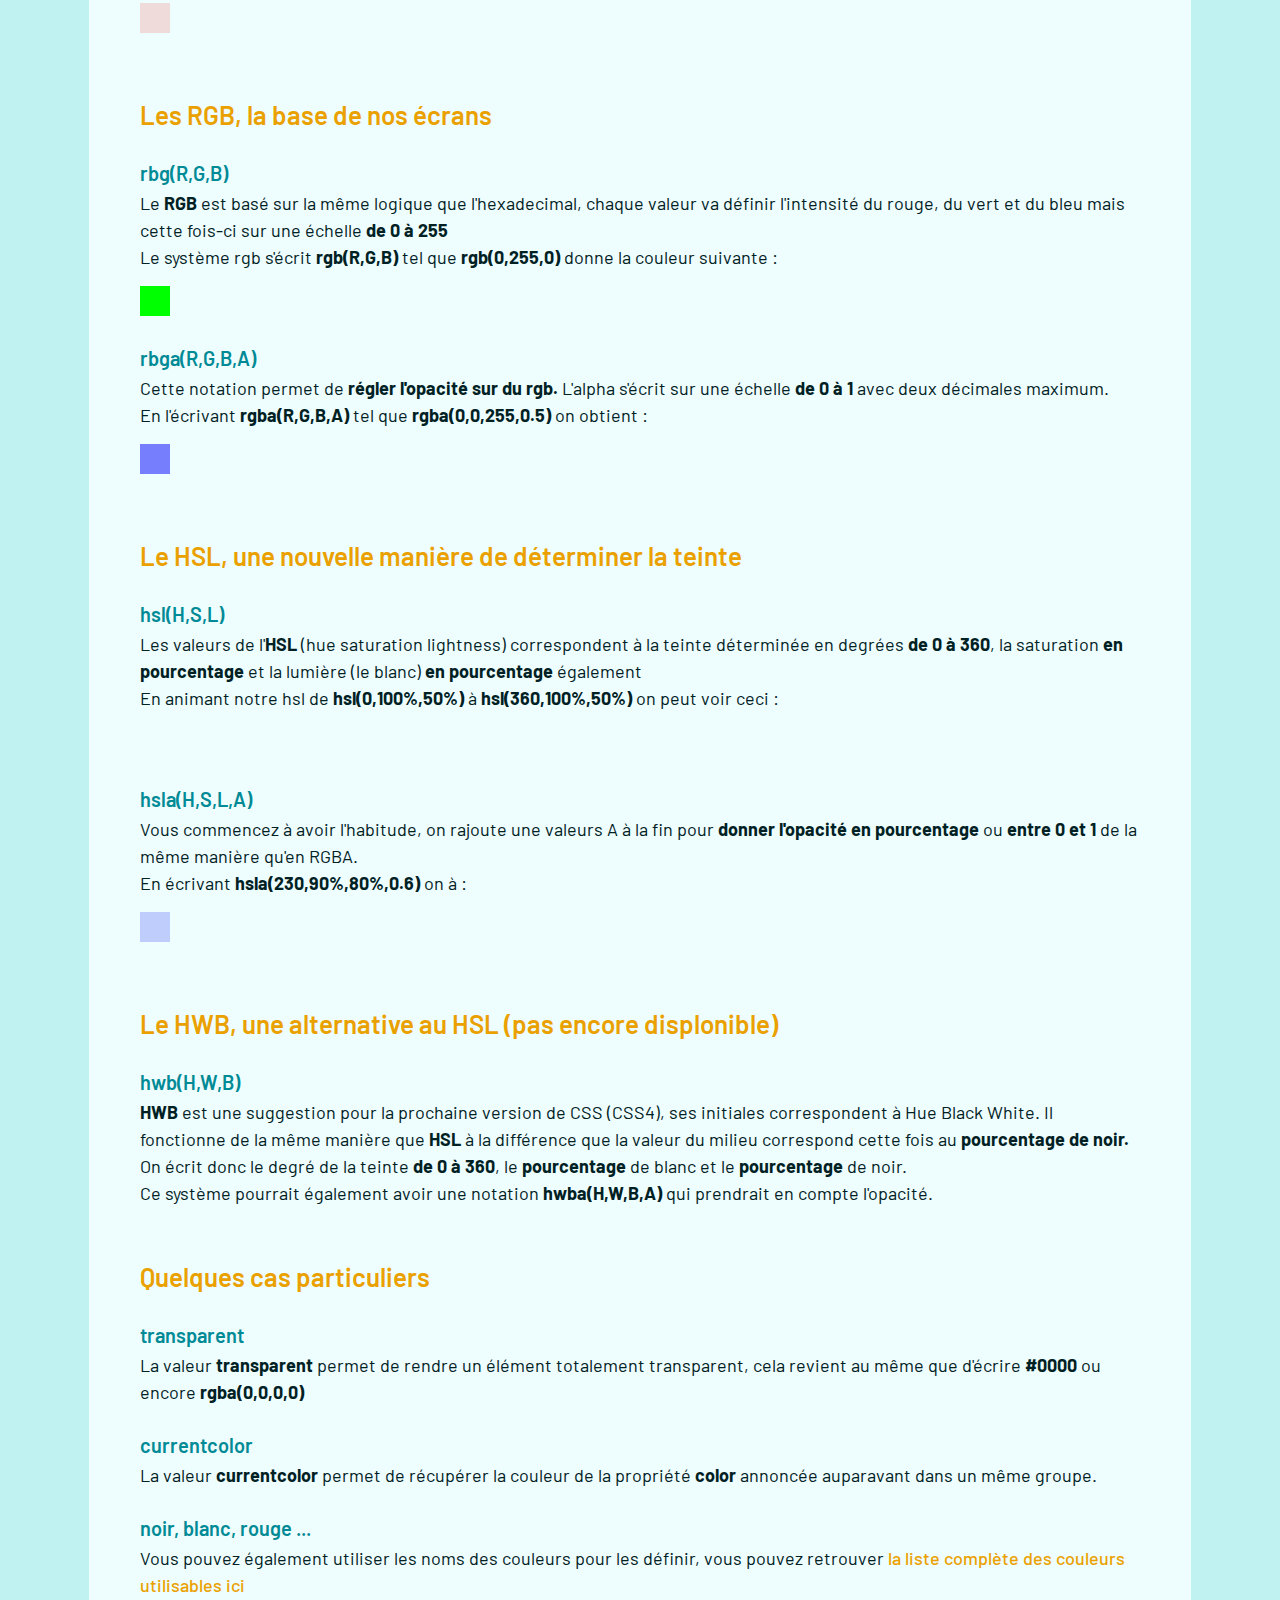
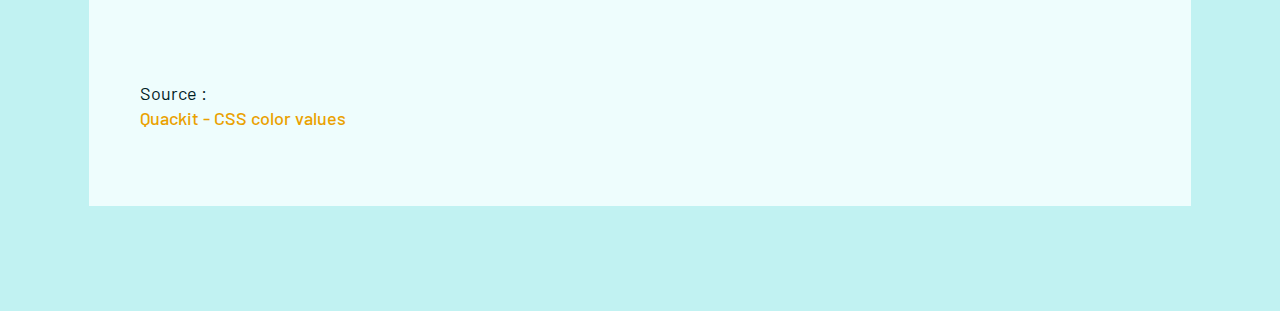
==== commit 5adce92d: "article 1 correction" ====
--- a/article-1-color-modes.html
+++ b/article-1-color-modes.html
@@ -60,8 +60,8 @@
         </p>
         <h4>#RGBA</h4>
         <p>
-            Ce système est le même que le précédent mais avec la possibilié de <strong>déterminer l'opacité</strong> en même temps que la couleur. <strong>L'opacité est mesurée de 0 à 9</strong> (nombres entiers uniquement) et se place à la fin du code.<br>
-            Ainsi <strong>#f004</strong> à une intensité maximale (F) pour le rouge, et une intensité minimale (0) pour le vert et le bleu et une opacité de 4 sur 10. Avec ce code nous obtenons la couleur suivante :<br>
+            Ce système est le même que le précédent mais avec la possibilié de <strong>déterminer l'opacité</strong> en même temps que la couleur. <strong>L'opacité est mesurée de 0 à f</strong> et se place à la fin du code.<br>
+            Ainsi <strong>#f004</strong> à une intensité maximale (F) pour le rouge, et une intensité minimale (0) pour le vert et le bleu et une opacité de 4 sur f (soit 4 sur 16). Avec ce code nous obtenons la couleur suivante :<br>
             <div style="height: 30px; width: 30px; background-color: #0f04; margin: 15px 0 30px;"></div>
         </p>
         <h4>#RRGGBB</h4>
@@ -73,8 +73,8 @@
         </p>
         <h4>#RRGGBBAA</h4>
         <p>
-            Ce système est le même que le précédent mais avec la possibilié de <strong>déterminer l'opacité</strong> en même temps que la couleur, comme pour le <strong>#RGBA.</strong> L'opacité est mesurée <strong>de 0 à 99</strong> (nombres entiers uniquement) et se place à la fin du code.<br>
-            Ainsi <strong>#ff000022</strong> à une opacité de 22 sur 10. Nous obtenons alors :<br>
+            Ce système est le même que le précédent mais avec la possibilié de <strong>déterminer l'opacité</strong> en même temps que la couleur, comme pour le <strong>#RGBA.</strong> L'opacité est mesurée <strong>de 00 à ff</strong> et se place à la fin du code.<br>
+            Ainsi <strong>#ff000022</strong> à une opacité de 22 sur ff (soit 22 sur 160). Nous obtenons alors :<br>
             <div style="height: 30px; width: 30px; background-color: #ff000022; margin: 15px 0 30px;"></div>
             <br><br>
         </p>
--- a/style.css
+++ b/style.css
@@ -2200,7 +2200,7 @@
 }
 .slide-card p{
 	color: #002124;
-	margin-top: 20px;
+	margin-top: 30px;
 }
 .slide-img {
 	width: 100%;
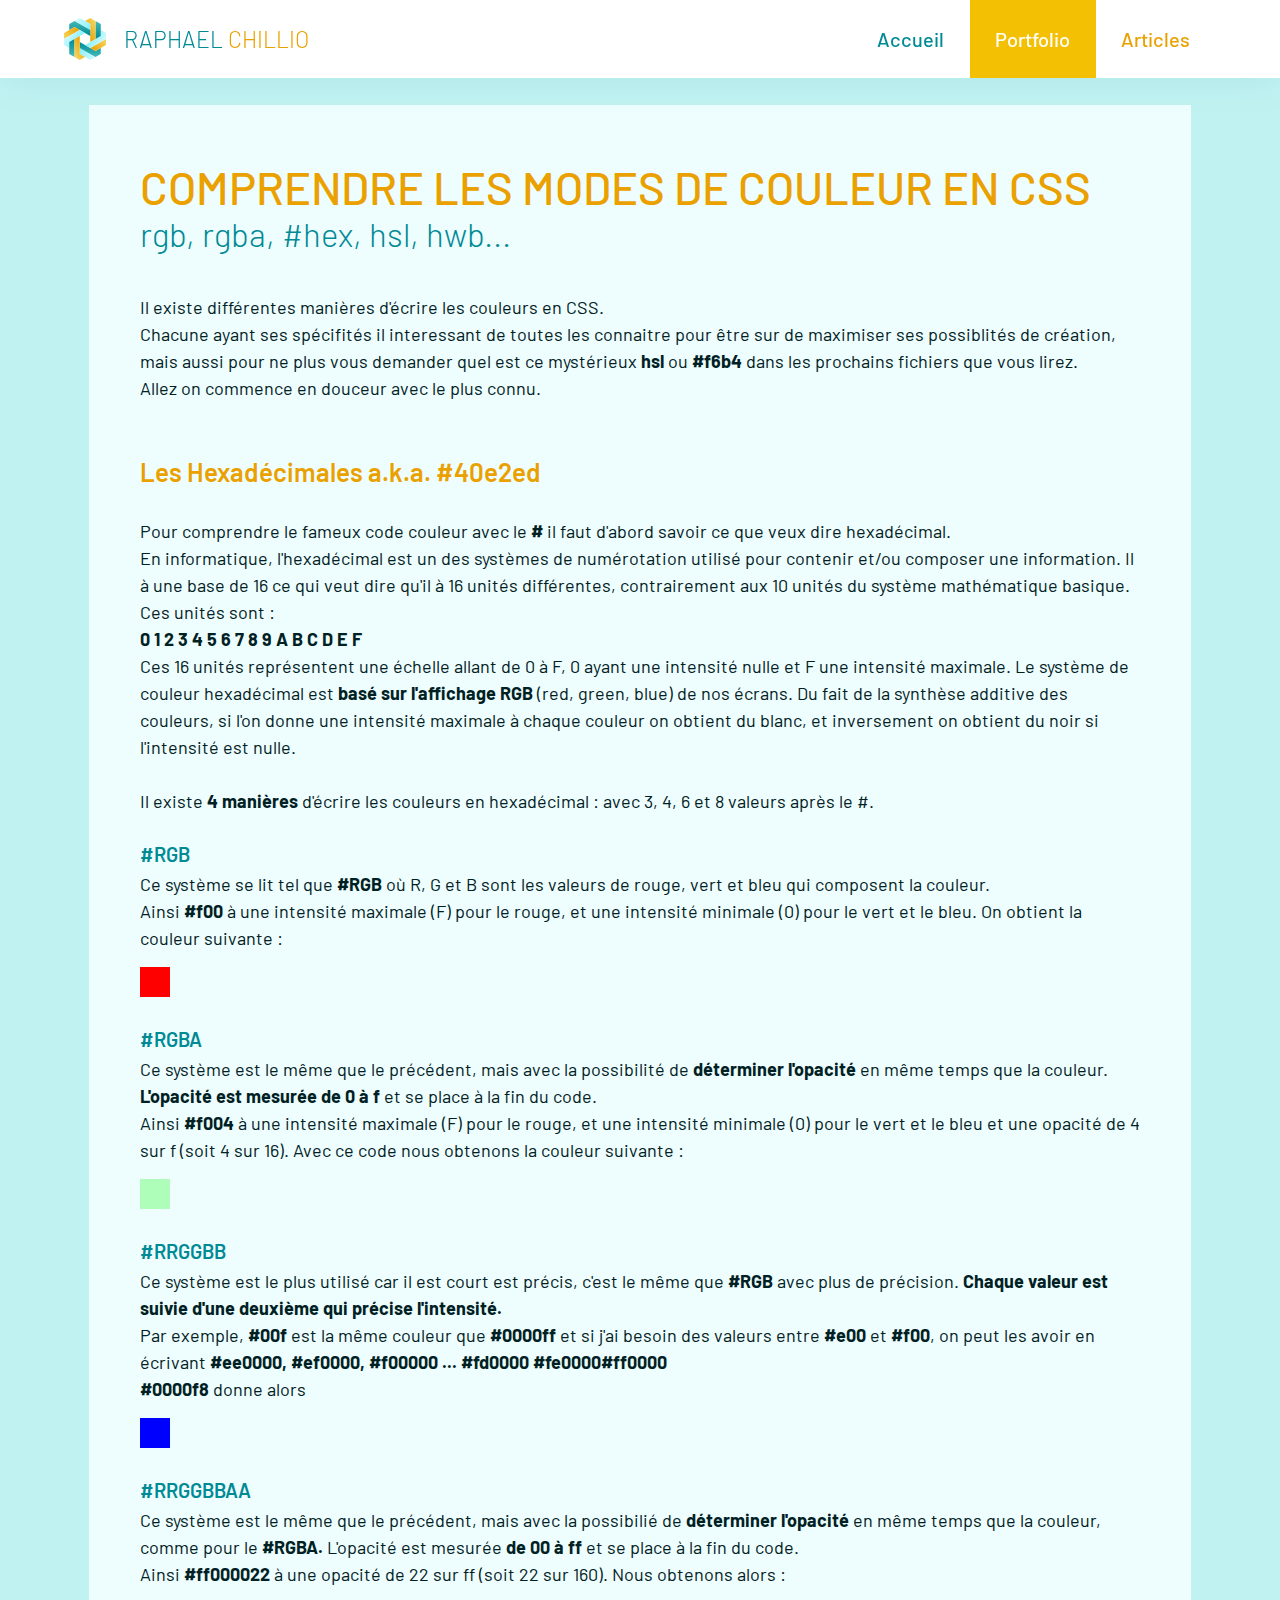
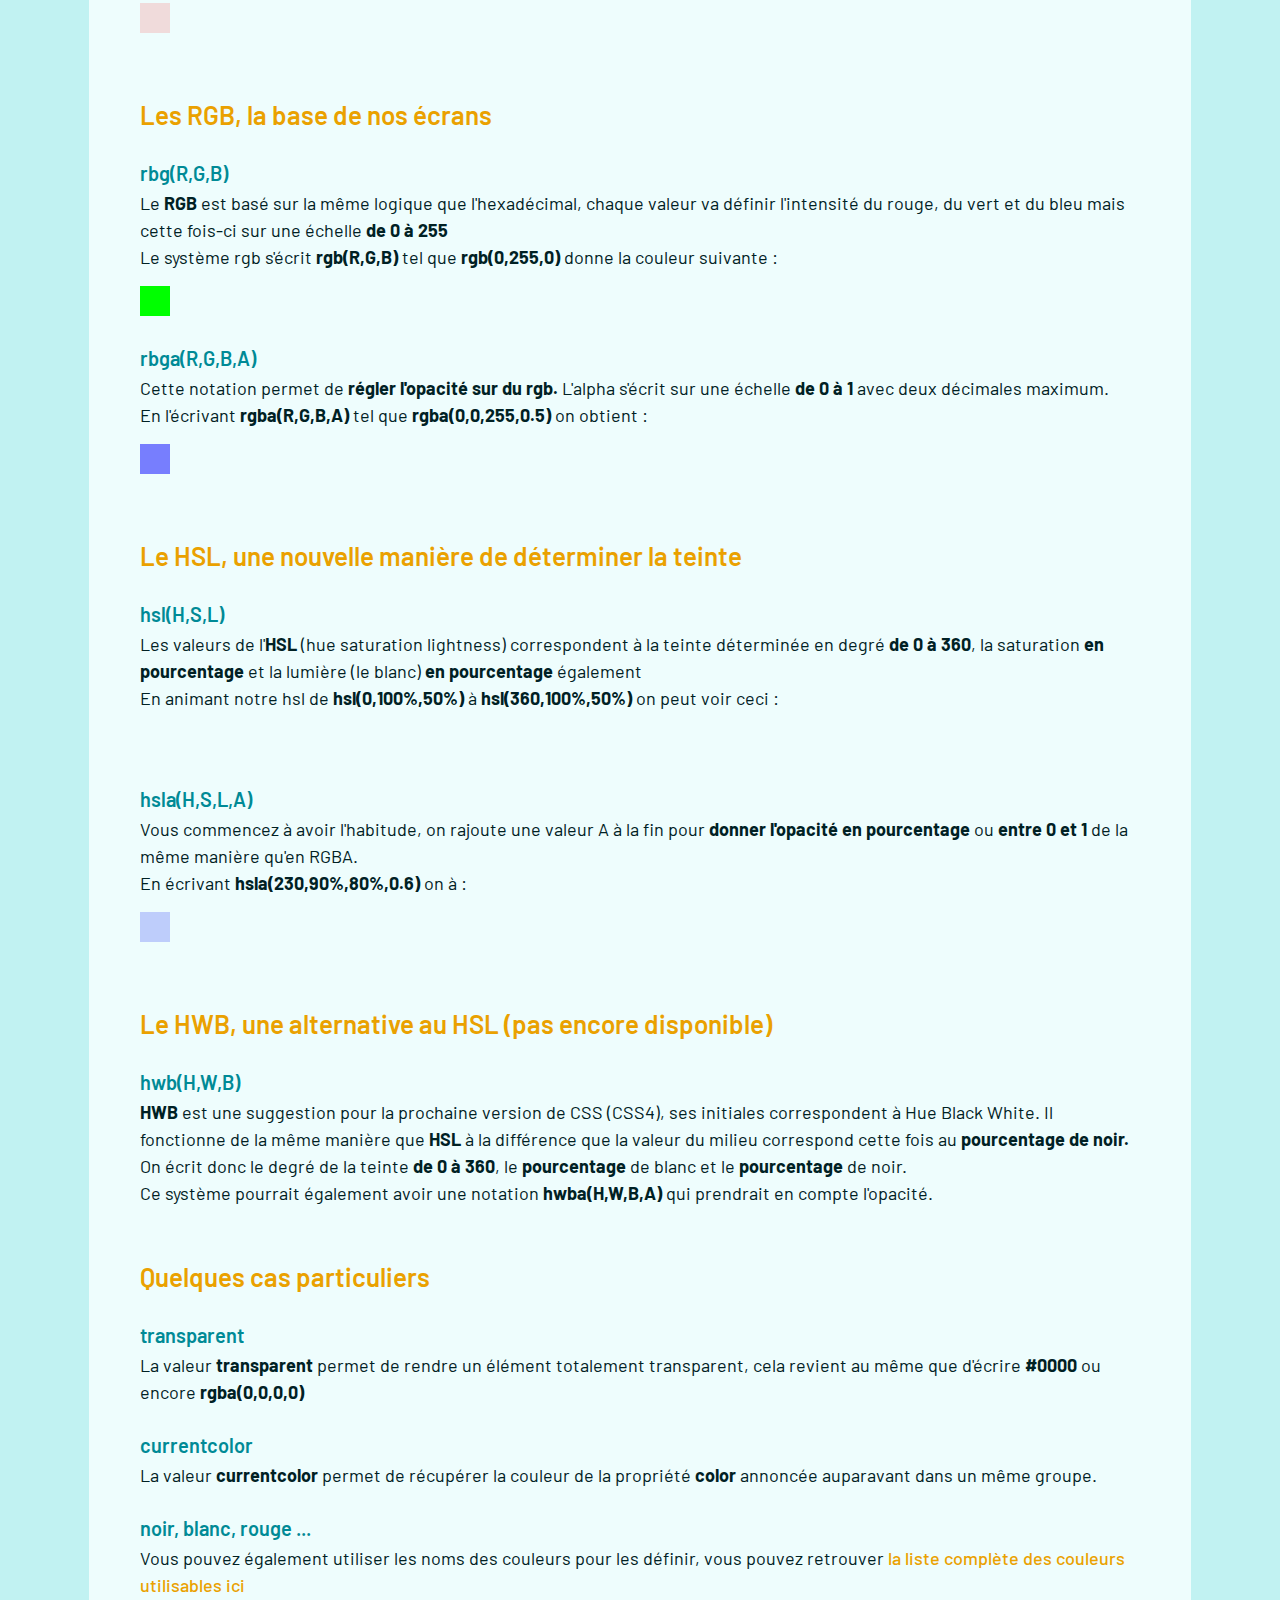
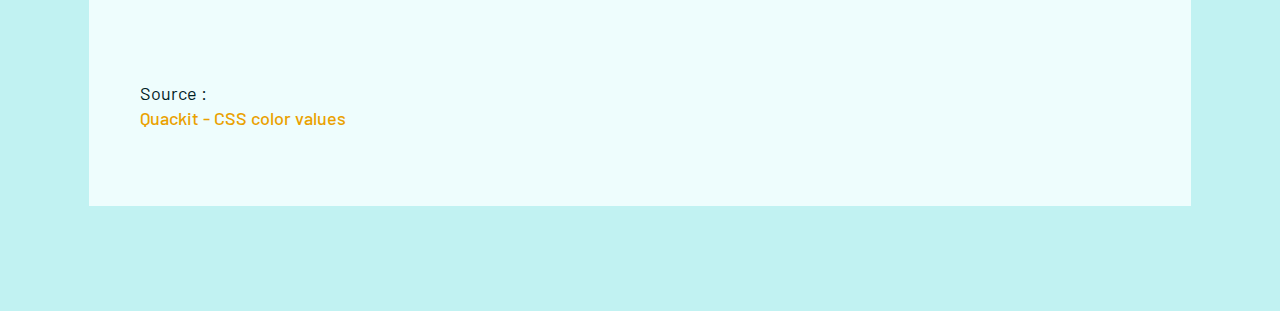
==== commit 8e374762: "text corrections" ====
--- a/article-1-color-modes.html
+++ b/article-1-color-modes.html
@@ -42,25 +42,25 @@
             Allez on commence en douceur avec le plus connu.<br><br><br>
         </p>
 
-        <h3>Les Hexadecimales a.k.a. #40e2ed<br><br></h3>
+        <h3>Les Hexadécimales a.k.a. #40e2ed<br><br></h3>
         <p>
-            Pour comprendre le fameux code couleur avec le <strong>#</strong> il faut d'abord savoir ce que veux dire hexadecimal.<br>
-            En informatique, l'hexadecimal est un des systèmes de numérotation utilisé pour contenir et/ou composer une information. Il à une base de 16 ce qui veut dire qu'il à 16 unités différentes, contrairement aux 10 unités du système mathématique basique.<br>
+            Pour comprendre le fameux code couleur avec le <strong>#</strong> il faut d'abord savoir ce que veux dire hexadécimal.<br>
+            En informatique, l'hexadécimal est un des systèmes de numérotation utilisé pour contenir et/ou composer une information. Il à une base de 16 ce qui veut dire qu'il à 16 unités différentes, contrairement aux 10 unités du système mathématique basique.<br>
             Ces unités sont :<br>
             <strong>0 1 2 3 4 5 6 7 8 9 A B C D E F</strong><br>
-            Ces 16 unités représentent un échelle allant de 0 à F, 0 ayant un intensité nulle et F une intensité maximale.
-            Le système de couleur hexadecimal est <strong>basé sur l'affichage RGB</strong> (red, green, blue) de nos écrans. Du fait de la synthèse additive des couleurs si l'on donne une intensité maximale à chaque couleur on obtient du blanc et inversement on obtient du noir si l'intensité est nulle.<br><br>
+            Ces 16 unités représentent une échelle allant de 0 à F, 0 ayant une intensité nulle et F une intensité maximale.
+            Le système de couleur hexadécimal est <strong>basé sur l'affichage RGB</strong> (red, green, blue) de nos écrans. Du fait de la synthèse additive des couleurs, si l'on donne une intensité maximale à chaque couleur on obtient du blanc, et inversement on obtient du noir si l'intensité est nulle.<br><br>
             Il existe <strong>4 manières</strong> d'écrire les couleurs en hexadécimal : avec 3, 4, 6 et 8 valeurs après le #.<br><br>
         </p>
         <h4>#RGB</h4>
         <p>
-            Ce système se lit tel que <strong>#RGB</strong> oú R, G et B sont les valeurs de rouge, vert et bleu qui composent la couleur.<br>
-            Ainsi <strong>#f00</strong> à une intensité maximale (F) pour le rouge, et une intensité minimale (0) pour le vert et le bleu. Avec ce code nous obtenons la couleur suivante :<br>
+            Ce système se lit tel que <strong>#RGB</strong> où R, G et B sont les valeurs de rouge, vert et bleu qui composent la couleur.<br>
+            Ainsi <strong>#f00</strong> à une intensité maximale (F) pour le rouge, et une intensité minimale (0) pour le vert et le bleu. On obtient la couleur suivante :<br>
             <div style="height: 30px; width: 30px; background-color: #f00; margin: 15px 0 30px;"></div>
         </p>
         <h4>#RGBA</h4>
         <p>
-            Ce système est le même que le précédent mais avec la possibilié de <strong>déterminer l'opacité</strong> en même temps que la couleur. <strong>L'opacité est mesurée de 0 à f</strong> et se place à la fin du code.<br>
+            Ce système est le même que le précédent, mais avec la possibilité de <strong>déterminer l'opacité</strong> en même temps que la couleur. <strong>L'opacité est mesurée de 0 à f</strong> et se place à la fin du code.<br>
             Ainsi <strong>#f004</strong> à une intensité maximale (F) pour le rouge, et une intensité minimale (0) pour le vert et le bleu et une opacité de 4 sur f (soit 4 sur 16). Avec ce code nous obtenons la couleur suivante :<br>
             <div style="height: 30px; width: 30px; background-color: #0f04; margin: 15px 0 30px;"></div>
         </p>
@@ -73,7 +73,7 @@
         </p>
         <h4>#RRGGBBAA</h4>
         <p>
-            Ce système est le même que le précédent mais avec la possibilié de <strong>déterminer l'opacité</strong> en même temps que la couleur, comme pour le <strong>#RGBA.</strong> L'opacité est mesurée <strong>de 00 à ff</strong> et se place à la fin du code.<br>
+            Ce système est le même que le précédent, mais avec la possibilié de <strong>déterminer l'opacité</strong> en même temps que la couleur, comme pour le <strong>#RGBA.</strong> L'opacité est mesurée <strong>de 00 à ff</strong> et se place à la fin du code.<br>
             Ainsi <strong>#ff000022</strong> à une opacité de 22 sur ff (soit 22 sur 160). Nous obtenons alors :<br>
             <div style="height: 30px; width: 30px; background-color: #ff000022; margin: 15px 0 30px;"></div>
             <br><br>
@@ -81,7 +81,7 @@
         <h3>Les RGB, la base de nos écrans<br><br></h3>
         <h4>rbg(R,G,B)</h4>
         <p>
-            Le <strong>RGB</strong> est basé sur la même logique que l'hexadecimal, chaque valeur va définir l'intensité du rouge, du vert et du bleu mais cette fois-ci sur une échelle <strong>de 0 à 255</strong><br>
+            Le <strong>RGB</strong> est basé sur la même logique que l'hexadécimal, chaque valeur va définir l'intensité du rouge, du vert et du bleu mais cette fois-ci sur une échelle <strong>de 0 à 255</strong><br>
             Le système rgb s'écrit <strong>rgb(R,G,B)</strong> tel que <strong>rgb(0,255,0)</strong> donne la couleur suivante :<br>
             <div style="height: 30px; width: 30px; background-color: rgb(0,255,0); margin: 15px 0 30px;"></div>
         </p>
@@ -95,18 +95,18 @@
         <h3>Le HSL, une nouvelle manière de déterminer la teinte<br><br></h3>
         <h4>hsl(H,S,L)</h4>
         <p>
-            Les valeurs de l'<strong>HSL</strong> (hue saturation lightness) correspondent à la teinte déterminée en degrées <strong>de 0 à 360</strong>, la saturation <strong>en pourcentage</strong> et la lumière (le blanc) <strong>en pourcentage</strong> également<br>
+            Les valeurs de l'<strong>HSL</strong> (hue saturation lightness) correspondent à la teinte déterminée en degré <strong>de 0 à 360</strong>, la saturation <strong>en pourcentage</strong> et la lumière (le blanc) <strong>en pourcentage</strong> également<br>
             En animant notre hsl de <strong>hsl(0,100%,50%)</strong> à <strong>hsl(360,100%,50%)</strong> on peut voir ceci :<br>
             <div style="height: 30px; width: 30px; margin: 15px 0 30px;" id="color-modes-hsl"></div>
         </p>
         <h4>hsla(H,S,L,A)</h4>
         <p>
-            Vous commencez à avoir l'habitude, on rajoute une valeurs A à la fin pour <strong>donner l'opacité en pourcentage</strong> ou <strong>entre 0 et 1</strong> de la même manière qu'en RGBA.<br>
+            Vous commencez à avoir l'habitude, on rajoute une valeur A à la fin pour <strong>donner l'opacité en pourcentage</strong> ou <strong>entre 0 et 1</strong> de la même manière qu'en RGBA.<br>
             En écrivant <strong>hsla(230,90%,80%,0.6)</strong> on à :<br>
             <div style="height: 30px; width: 30px; background-color: hsla(230,90%,80%,0.6); margin: 15px 0 30px;"></div>
             <br><br>
         </p>
-        <h3>Le HWB, une alternative au HSL (pas encore displonible)<br><br></h3>
+        <h3>Le HWB, une alternative au HSL (pas encore disponible)<br><br></h3>
         <h4>hwb(H,W,B)</h4>
         <p>
             <strong>HWB</strong> est une suggestion pour la prochaine version de CSS (CSS4), ses initiales correspondent à Hue Black White. Il fonctionne de la même manière que <strong>HSL</strong> à la différence que la valeur du milieu correspond cette fois au <strong>pourcentage de noir.</strong><br>
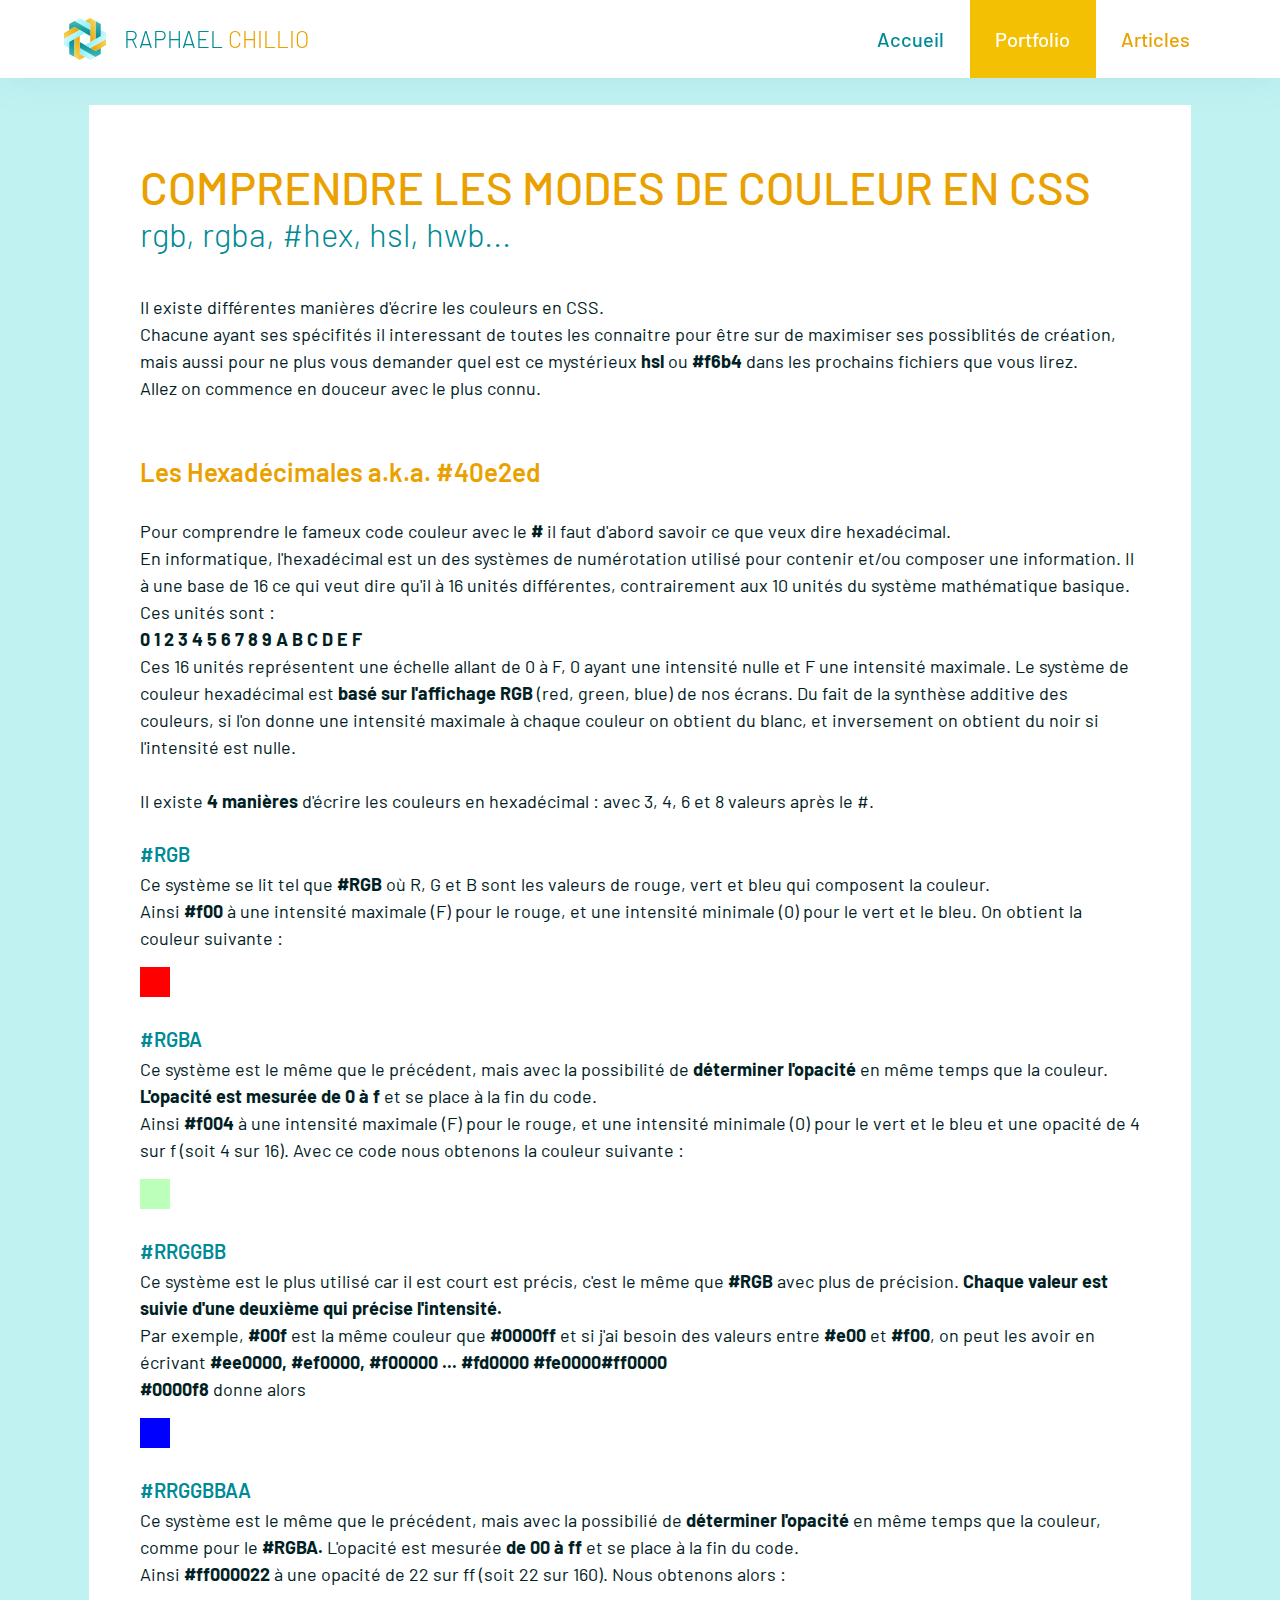
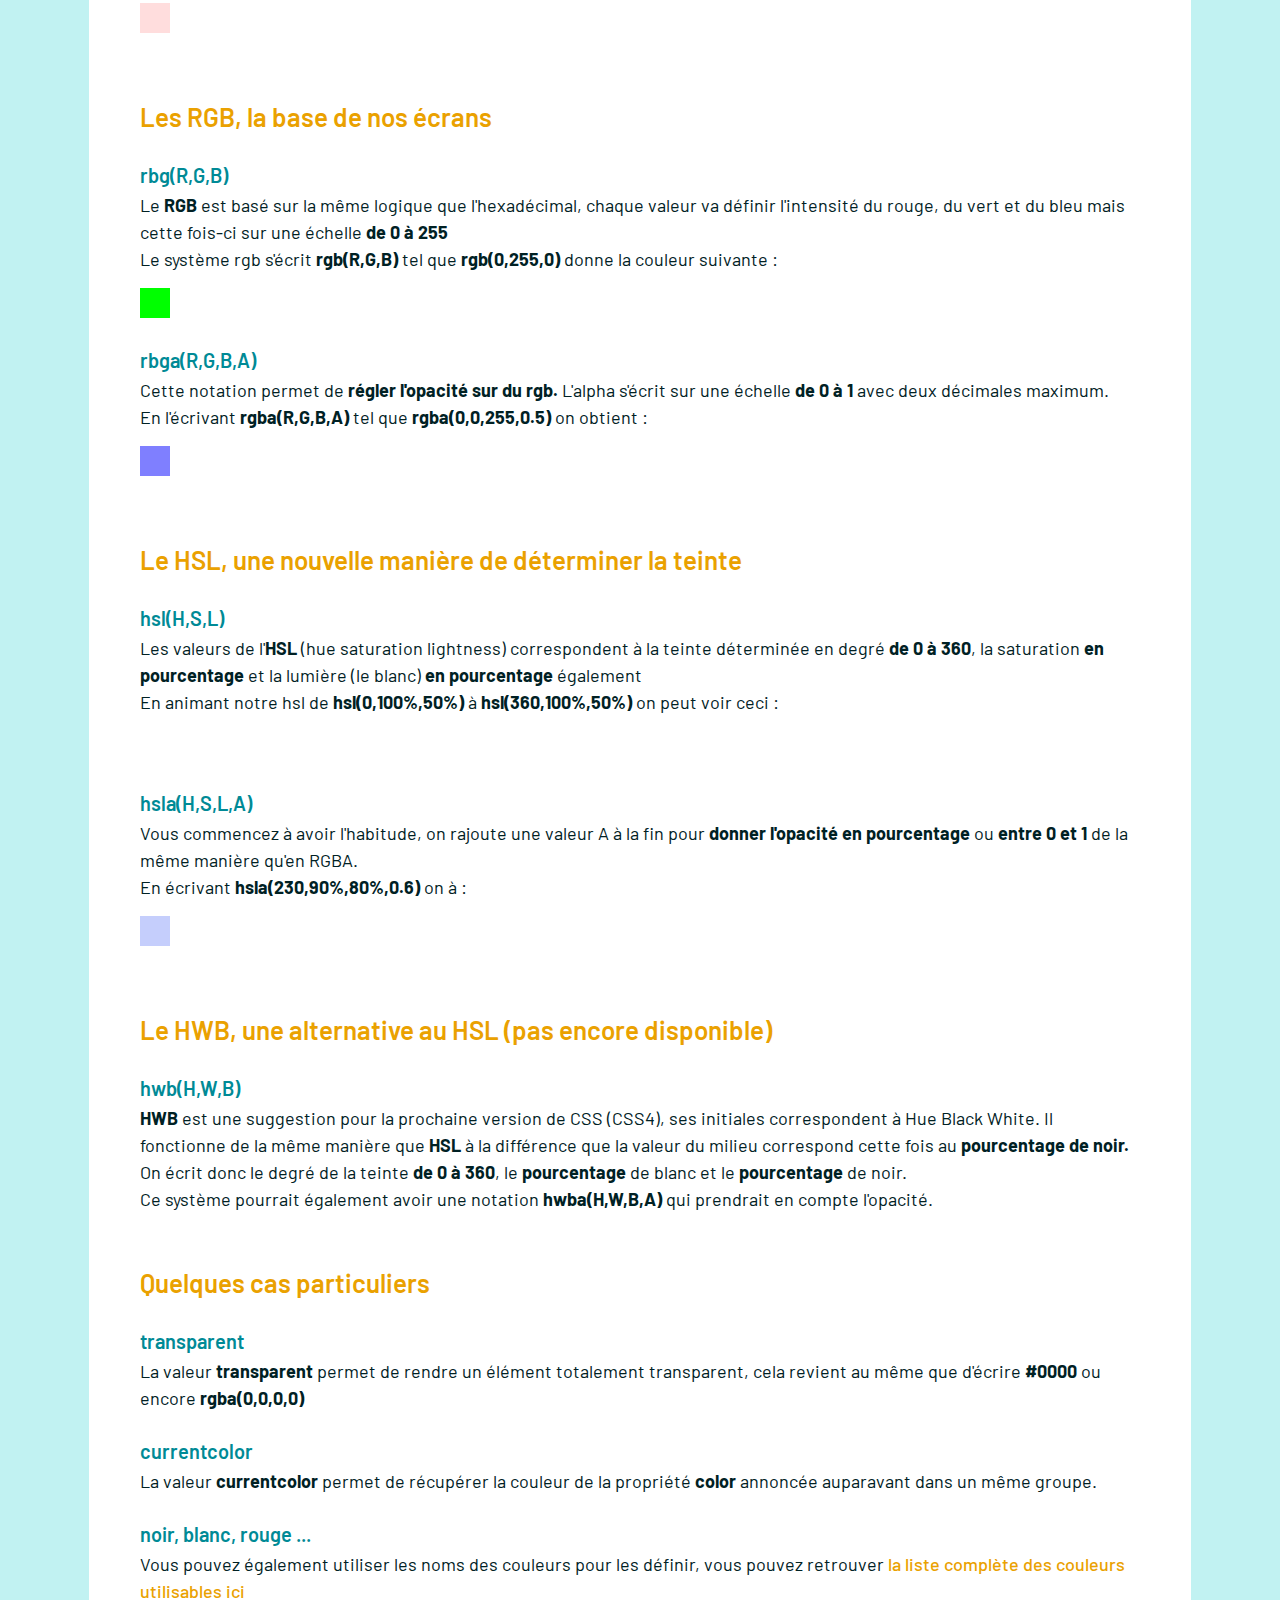
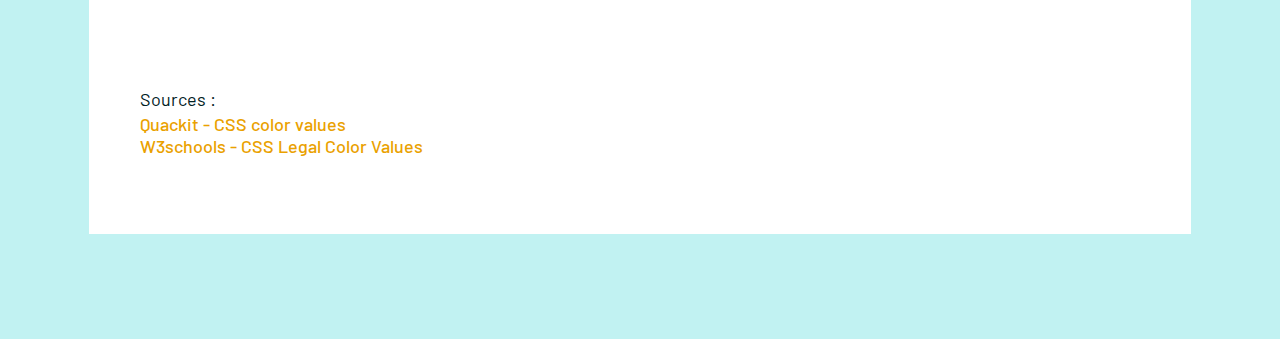
==== commit 4ec64847: "reoganised JS and minor CSS corrections" ====
--- a/article-1-color-modes.html
+++ b/article-1-color-modes.html
@@ -18,156 +18,122 @@
 </head>
 
 <body>
-<div id="main">
-    <header>
-        <a href="index.html" class="header-logo-ctn">
-            <img src="img/rcc-logo.svg" alt="rcc-logo" class="header-logo">
-            <p class="header-title">Raphael&nbsp;<span class="header-rcc-yellow">Chillio</span></p>
-        </a>
-        <div class="header-links-ctn">
-            <a class="header-link header-link-index" id="header-pres" href="index.html">Accueil</a>
-            <a class="header-link header-link-yellow header-link-yellow-alt" id="header-port" href="portfolio.html">Portfolio</a>
-            <a class="header-link header-link-yellow" id="header-arti" href="articles.html">Articles</a>
+    <div id="main">
+        <header>
+            <a href="index.html" class="header-logo-ctn">
+                <img src="img/rcc-logo.svg" alt="rcc-logo" class="header-logo">
+                <p class="header-title">Raphael&nbsp;<span class="header-rcc-yellow">Chillio</span></p>
+            </a>
+            <div class="header-links-ctn">
+                <a class="header-link header-link-index" id="header-pres" href="index.html">Accueil</a>
+                <a class="header-link header-link-yellow header-link-yellow-alt" id="header-port" href="portfolio.html">Portfolio</a>
+                <a class="header-link header-link-yellow" id="header-arti" href="articles.html">Articles</a>
+            </div>
+        </header>
+
+        <div class="article-layout-ctn">
+            <h2 class="works-title">
+                <span class="works-title-2">Comprendre les modes de couleur en CSS<br></span>
+                <span class="works-title-1">rgb, rgba, #hex, hsl, hwb...<br><br></span>
+            </h2>
+            <p>
+                Il existe différentes manières d'écrire les couleurs en CSS.<br>
+                Chacune ayant ses spécifités il interessant de toutes les connaitre pour être sur de maximiser ses possiblités de création, mais aussi pour ne plus vous demander quel est ce mystérieux <strong>hsl</strong> ou <strong>#f6b4</strong> dans les prochains fichiers que vous lirez.<br>
+                Allez on commence en douceur avec le plus connu.<br><br><br>
+            </p>
+
+            <h3>Les Hexadécimales a.k.a. #40e2ed<br><br></h3>
+            <p>
+                Pour comprendre le fameux code couleur avec le <strong>#</strong> il faut d'abord savoir ce que veux dire hexadécimal.<br>
+                En informatique, l'hexadécimal est un des systèmes de numérotation utilisé pour contenir et/ou composer une information. Il à une base de 16 ce qui veut dire qu'il à 16 unités différentes, contrairement aux 10 unités du système mathématique basique.<br>
+                Ces unités sont :<br>
+                <strong>0 1 2 3 4 5 6 7 8 9 A B C D E F</strong><br>
+                Ces 16 unités représentent une échelle allant de 0 à F, 0 ayant une intensité nulle et F une intensité maximale.
+                Le système de couleur hexadécimal est <strong>basé sur l'affichage RGB</strong> (red, green, blue) de nos écrans. Du fait de la synthèse additive des couleurs, si l'on donne une intensité maximale à chaque couleur on obtient du blanc, et inversement on obtient du noir si l'intensité est nulle.<br><br>
+                Il existe <strong>4 manières</strong> d'écrire les couleurs en hexadécimal : avec 3, 4, 6 et 8 valeurs après le #.<br><br>
+            </p>
+            <h4>#RGB</h4>
+            <p>
+                Ce système se lit tel que <strong>#RGB</strong> où R, G et B sont les valeurs de rouge, vert et bleu qui composent la couleur.<br>
+                Ainsi <strong>#f00</strong> à une intensité maximale (F) pour le rouge, et une intensité minimale (0) pour le vert et le bleu. On obtient la couleur suivante :<br>
+                <div style="height: 30px; width: 30px; background-color: #f00; margin: 15px 0 30px;"></div>
+            </p>
+            <h4>#RGBA</h4>
+            <p>
+                Ce système est le même que le précédent, mais avec la possibilité de <strong>déterminer l'opacité</strong> en même temps que la couleur. <strong>L'opacité est mesurée de 0 à f</strong> et se place à la fin du code.<br>
+                Ainsi <strong>#f004</strong> à une intensité maximale (F) pour le rouge, et une intensité minimale (0) pour le vert et le bleu et une opacité de 4 sur f (soit 4 sur 16). Avec ce code nous obtenons la couleur suivante :<br>
+                <div style="height: 30px; width: 30px; background-color: #0f04; margin: 15px 0 30px;"></div>
+            </p>
+            <h4>#RRGGBB</h4>
+            <p>
+                Ce système est le plus utilisé car il est court est précis, c'est le même que <strong>#RGB</strong> avec plus de précision. <strong>Chaque valeur est suivie d'une deuxième qui précise l'intensité.</strong><br>
+                Par exemple, <strong>#00f</strong> est la même couleur que <strong>#0000ff</strong> et si j'ai besoin des valeurs entre <strong>#e00</strong> et <strong>#f00</strong>, on peut les avoir en écrivant <strong>#ee0000, #ef0000, #f00000 ... #fd0000 #fe0000#ff0000</strong><br>
+                <strong>#0000f8</strong> donne alors
+                <div style="height: 30px; width: 30px; background-color: #0000ff; margin: 15px 0 30px;"></div>
+            </p>
+            <h4>#RRGGBBAA</h4>
+            <p>
+                Ce système est le même que le précédent, mais avec la possibilié de <strong>déterminer l'opacité</strong> en même temps que la couleur, comme pour le <strong>#RGBA.</strong> L'opacité est mesurée <strong>de 00 à ff</strong> et se place à la fin du code.<br>
+                Ainsi <strong>#ff000022</strong> à une opacité de 22 sur ff (soit 22 sur 160). Nous obtenons alors :<br>
+                <div style="height: 30px; width: 30px; background-color: #ff000022; margin: 15px 0 30px;"></div>
+                <br><br>
+            </p>
+            <h3>Les RGB, la base de nos écrans<br><br></h3>
+            <h4>rbg(R,G,B)</h4>
+            <p>
+                Le <strong>RGB</strong> est basé sur la même logique que l'hexadécimal, chaque valeur va définir l'intensité du rouge, du vert et du bleu mais cette fois-ci sur une échelle <strong>de 0 à 255</strong><br>
+                Le système rgb s'écrit <strong>rgb(R,G,B)</strong> tel que <strong>rgb(0,255,0)</strong> donne la couleur suivante :<br>
+                <div style="height: 30px; width: 30px; background-color: rgb(0,255,0); margin: 15px 0 30px;"></div>
+            </p>
+            <h4>rbga(R,G,B,A)</h4>
+            <p>
+                Cette notation permet de <strong>régler l'opacité sur du rgb.</strong> L'alpha s'écrit sur une échelle <strong>de 0 à 1</strong> avec deux décimales maximum.<br>
+                En l'écrivant <strong>rgba(R,G,B,A)</strong> tel que <strong>rgba(0,0,255,0.5)</strong> on obtient :<br>
+                <div style="height: 30px; width: 30px; background-color: rgba(0,0,255,0.5); margin: 15px 0 30px;"></div>
+                <br><br>
+            </p>
+            <h3>Le HSL, une nouvelle manière de déterminer la teinte<br><br></h3>
+            <h4>hsl(H,S,L)</h4>
+            <p>
+                Les valeurs de l'<strong>HSL</strong> (hue saturation lightness) correspondent à la teinte déterminée en degré <strong>de 0 à 360</strong>, la saturation <strong>en pourcentage</strong> et la lumière (le blanc) <strong>en pourcentage</strong> également<br>
+                En animant notre hsl de <strong>hsl(0,100%,50%)</strong> à <strong>hsl(360,100%,50%)</strong> on peut voir ceci :<br>
+                <div style="height: 30px; width: 30px; margin: 15px 0 30px;" id="color-modes-hsl"></div>
+            </p>
+            <h4>hsla(H,S,L,A)</h4>
+            <p>
+                Vous commencez à avoir l'habitude, on rajoute une valeur A à la fin pour <strong>donner l'opacité en pourcentage</strong> ou <strong>entre 0 et 1</strong> de la même manière qu'en RGBA.<br>
+                En écrivant <strong>hsla(230,90%,80%,0.6)</strong> on à :<br>
+                <div style="height: 30px; width: 30px; background-color: hsla(230,90%,80%,0.6); margin: 15px 0 30px;"></div>
+                <br><br>
+            </p>
+            <h3>Le HWB, une alternative au HSL (pas encore disponible)<br><br></h3>
+            <h4>hwb(H,W,B)</h4>
+            <p>
+                <strong>HWB</strong> est une suggestion pour la prochaine version de CSS (CSS4), ses initiales correspondent à Hue Black White. Il fonctionne de la même manière que <strong>HSL</strong> à la différence que la valeur du milieu correspond cette fois au <strong>pourcentage de noir.</strong><br>
+                On écrit donc le degré de la teinte <strong>de 0 à 360</strong>, le <strong>pourcentage</strong> de blanc et le <strong>pourcentage</strong> de noir.<br>
+                Ce système pourrait également avoir une notation <strong>hwba(H,W,B,A)</strong> qui prendrait en compte l'opacité.<br><br><br>
+            </p>
+            <h3>Quelques cas particuliers<br><br></h3>
+            <h4>transparent</h4>
+            <p>
+                La valeur <strong>transparent</strong> permet de rendre un élément totalement transparent, cela revient au même que d'écrire <strong>#0000</strong> ou encore <strong>rgba(0,0,0,0)</strong><br><br>
+            </p>
+            <h4>currentcolor</h4>
+            <p>
+                La valeur <strong>currentcolor</strong> permet de récupérer la couleur de la propriété <strong>color</strong> annoncée auparavant dans un même groupe.<br><br>
+            </p>
+            <h4>noir, blanc, rouge ...</h4>
+            <p>
+                Vous pouvez également utiliser les noms des couleurs pour les définir, vous pouvez retrouver <a href="https://htmlcolorcodes.com/fr/noms-de-couleur/">la liste complète des couleurs utilisables ici</a>
+            </p>
+            <p><br><br><br> Sources :<br></p>
+            <a href="https://www.quackit.com/css/color/values/">Quackit - CSS color values<br></a>
+            <a href="https://www.w3schools.com/cssref/css_colors_legal.asp">W3schools - CSS Legal Color Values</a>
         </div>
-    </header>
+    </div>
 
-    <div class="article-layout-ctn">
-        <h2 class="works-title">
-            <span class="works-title-2">Comprendre les modes de couleur en CSS<br></span>
-            <span class="works-title-1">rgb, rgba, #hex, hsl, hwb...<br><br></span>
-        </h2>
-        <p>
-            Il existe différentes manières d'écrire les couleurs en CSS.<br>
-            Chacune ayant ses spécifités il interessant de toutes les connaitre pour être sur de maximiser ses possiblités de création, mais aussi pour ne plus vous demander quel est ce mystérieux <strong>hsl</strong> ou <strong>#f6b4</strong> dans les prochains fichiers que vous lirez.<br>
-            Allez on commence en douceur avec le plus connu.<br><br><br>
-        </p>
+    <script type="text/javascript" src="js/general.js"></script>
+    <script type="text/javascript" src="js/articles.js"></script>
+    <script type="text/javascript" src="js/portfolio-articles-navbar.js"></script>
 
-        <h3>Les Hexadécimales a.k.a. #40e2ed<br><br></h3>
-        <p>
-            Pour comprendre le fameux code couleur avec le <strong>#</strong> il faut d'abord savoir ce que veux dire hexadécimal.<br>
-            En informatique, l'hexadécimal est un des systèmes de numérotation utilisé pour contenir et/ou composer une information. Il à une base de 16 ce qui veut dire qu'il à 16 unités différentes, contrairement aux 10 unités du système mathématique basique.<br>
-            Ces unités sont :<br>
-            <strong>0 1 2 3 4 5 6 7 8 9 A B C D E F</strong><br>
-            Ces 16 unités représentent une échelle allant de 0 à F, 0 ayant une intensité nulle et F une intensité maximale.
-            Le système de couleur hexadécimal est <strong>basé sur l'affichage RGB</strong> (red, green, blue) de nos écrans. Du fait de la synthèse additive des couleurs, si l'on donne une intensité maximale à chaque couleur on obtient du blanc, et inversement on obtient du noir si l'intensité est nulle.<br><br>
-            Il existe <strong>4 manières</strong> d'écrire les couleurs en hexadécimal : avec 3, 4, 6 et 8 valeurs après le #.<br><br>
-        </p>
-        <h4>#RGB</h4>
-        <p>
-            Ce système se lit tel que <strong>#RGB</strong> où R, G et B sont les valeurs de rouge, vert et bleu qui composent la couleur.<br>
-            Ainsi <strong>#f00</strong> à une intensité maximale (F) pour le rouge, et une intensité minimale (0) pour le vert et le bleu. On obtient la couleur suivante :<br>
-            <div style="height: 30px; width: 30px; background-color: #f00; margin: 15px 0 30px;"></div>
-        </p>
-        <h4>#RGBA</h4>
-        <p>
-            Ce système est le même que le précédent, mais avec la possibilité de <strong>déterminer l'opacité</strong> en même temps que la couleur. <strong>L'opacité est mesurée de 0 à f</strong> et se place à la fin du code.<br>
-            Ainsi <strong>#f004</strong> à une intensité maximale (F) pour le rouge, et une intensité minimale (0) pour le vert et le bleu et une opacité de 4 sur f (soit 4 sur 16). Avec ce code nous obtenons la couleur suivante :<br>
-            <div style="height: 30px; width: 30px; background-color: #0f04; margin: 15px 0 30px;"></div>
-        </p>
-        <h4>#RRGGBB</h4>
-        <p>
-            Ce système est le plus utilisé car il est court est précis, c'est le même que <strong>#RGB</strong> avec plus de précision. <strong>Chaque valeur est suivie d'une deuxième qui précise l'intensité.</strong><br>
-            Par exemple, <strong>#00f</strong> est la même couleur que <strong>#0000ff</strong> et si j'ai besoin des valeurs entre <strong>#e00</strong> et <strong>#f00</strong>, on peut les avoir en écrivant <strong>#ee0000, #ef0000, #f00000 ... #fd0000 #fe0000#ff0000</strong><br>
-            <strong>#0000f8</strong> donne alors
-            <div style="height: 30px; width: 30px; background-color: #0000ff; margin: 15px 0 30px;"></div>
-        </p>
-        <h4>#RRGGBBAA</h4>
-        <p>
-            Ce système est le même que le précédent, mais avec la possibilié de <strong>déterminer l'opacité</strong> en même temps que la couleur, comme pour le <strong>#RGBA.</strong> L'opacité est mesurée <strong>de 00 à ff</strong> et se place à la fin du code.<br>
-            Ainsi <strong>#ff000022</strong> à une opacité de 22 sur ff (soit 22 sur 160). Nous obtenons alors :<br>
-            <div style="height: 30px; width: 30px; background-color: #ff000022; margin: 15px 0 30px;"></div>
-            <br><br>
-        </p>
-        <h3>Les RGB, la base de nos écrans<br><br></h3>
-        <h4>rbg(R,G,B)</h4>
-        <p>
-            Le <strong>RGB</strong> est basé sur la même logique que l'hexadécimal, chaque valeur va définir l'intensité du rouge, du vert et du bleu mais cette fois-ci sur une échelle <strong>de 0 à 255</strong><br>
-            Le système rgb s'écrit <strong>rgb(R,G,B)</strong> tel que <strong>rgb(0,255,0)</strong> donne la couleur suivante :<br>
-            <div style="height: 30px; width: 30px; background-color: rgb(0,255,0); margin: 15px 0 30px;"></div>
-        </p>
-        <h4>rbga(R,G,B,A)</h4>
-        <p>
-            Cette notation permet de <strong>régler l'opacité sur du rgb.</strong> L'alpha s'écrit sur une échelle <strong>de 0 à 1</strong> avec deux décimales maximum.<br>
-            En l'écrivant <strong>rgba(R,G,B,A)</strong> tel que <strong>rgba(0,0,255,0.5)</strong> on obtient :<br>
-            <div style="height: 30px; width: 30px; background-color: rgba(0,0,255,0.5); margin: 15px 0 30px;"></div>
-            <br><br>
-        </p>
-        <h3>Le HSL, une nouvelle manière de déterminer la teinte<br><br></h3>
-        <h4>hsl(H,S,L)</h4>
-        <p>
-            Les valeurs de l'<strong>HSL</strong> (hue saturation lightness) correspondent à la teinte déterminée en degré <strong>de 0 à 360</strong>, la saturation <strong>en pourcentage</strong> et la lumière (le blanc) <strong>en pourcentage</strong> également<br>
-            En animant notre hsl de <strong>hsl(0,100%,50%)</strong> à <strong>hsl(360,100%,50%)</strong> on peut voir ceci :<br>
-            <div style="height: 30px; width: 30px; margin: 15px 0 30px;" id="color-modes-hsl"></div>
-        </p>
-        <h4>hsla(H,S,L,A)</h4>
-        <p>
-            Vous commencez à avoir l'habitude, on rajoute une valeur A à la fin pour <strong>donner l'opacité en pourcentage</strong> ou <strong>entre 0 et 1</strong> de la même manière qu'en RGBA.<br>
-            En écrivant <strong>hsla(230,90%,80%,0.6)</strong> on à :<br>
-            <div style="height: 30px; width: 30px; background-color: hsla(230,90%,80%,0.6); margin: 15px 0 30px;"></div>
-            <br><br>
-        </p>
-        <h3>Le HWB, une alternative au HSL (pas encore disponible)<br><br></h3>
-        <h4>hwb(H,W,B)</h4>
-        <p>
-            <strong>HWB</strong> est une suggestion pour la prochaine version de CSS (CSS4), ses initiales correspondent à Hue Black White. Il fonctionne de la même manière que <strong>HSL</strong> à la différence que la valeur du milieu correspond cette fois au <strong>pourcentage de noir.</strong><br>
-            On écrit donc le degré de la teinte <strong>de 0 à 360</strong>, le <strong>pourcentage</strong> de blanc et le <strong>pourcentage</strong> de noir.<br>
-            Ce système pourrait également avoir une notation <strong>hwba(H,W,B,A)</strong> qui prendrait en compte l'opacité.<br><br><br>
-        </p>
-        <h3>Quelques cas particuliers<br><br></h3>
-        <h4>transparent</h4>
-        <p>
-            La valeur <strong>transparent</strong> permet de rendre un élément totalement transparent, cela revient au même que d'écrire <strong>#0000</strong> ou encore <strong>rgba(0,0,0,0)</strong><br><br>
-        </p>
-        <h4>currentcolor</h4>
-        <p>
-            La valeur <strong>currentcolor</strong> permet de récupérer la couleur de la propriété <strong>color</strong> annoncée auparavant dans un même groupe.<br><br>
-        </p>
-        <h4>noir, blanc, rouge ...</h4>
-        <p>
-            Vous pouvez également utiliser les noms des couleurs pour les définir, vous pouvez retrouver <a href="https://htmlcolorcodes.com/fr/noms-de-couleur/">la liste complète des couleurs utilisables ici</a>
-        </p>
-        <p><br><br><br> Source :<br></p>
-        <a href="https://www.quackit.com/css/color/values/">Quackit - CSS color values</a>
-    </div>
-</div>
-
-<script class="logo-header-hover-anim">
-    var headerLogo = document.querySelector('.header-logo');
-    function logoHoverAnim() {
-        headerLogo.classList.add('header-logo-active');
-
-        setTimeout(function() {
-            headerLogo.classList.remove('header-logo-active');
-        }, 1000);
-    }
-    headerLogo.addEventListener('mouseenter', logoHoverAnim);
-</script>
-<script class="top-header-reveal">
-    const projectSlides = document.querySelectorAll('.slide-card');
-    const header = document.querySelector('header');
-    var prevScrollpos = window.pageYOffset;
-
-    function revealHeader() {
-        var currentScrollPos = window.pageYOffset;
-        if ((prevScrollpos < currentScrollPos) && (window.innerWidth < 700)){
-                header.classList.remove('header-reveal');
-                for (let i = 0; i < projectSlides.length; i++) {
-                    projectSlides[i].style.paddingTop = '5vh';   
-                }
-        }
-        else if (prevScrollpos > currentScrollPos + 2) {
-            header.classList.add('header-reveal');
-            for (let i = 0; i < projectSlides.length; i++) {
-                    projectSlides[i].style.paddingTop = 'calc(5vh + 78px)';   
-                }
-        }
-        prevScrollpos = currentScrollPos;
-    }
-    window.addEventListener('scroll', revealHeader);
-    window.addEventListener('resize', revealHeader);
-
-    if ((window.innerWidth > 700) || (prevScrollpos == 0)) {
-        header.classList.add('header-reveal');
-    }
-</script>
 </body>--- a/style.css
+++ b/style.css
@@ -1,5 +1,3 @@
-/* prefixed by https://autoprefixer.github.io (PostCSS: v7.0.26, autoprefixer: v9.7.3) */
-
 /*  ##############################  */
 /*  #########  Document Layout  ##  */
 
@@ -7,20 +5,27 @@
 	margin: 0;
 	padding: 0;
 	max-width: 100vw;
+}
+body{
 	scroll-behavior: smooth;
-}
-body{
+	font-family: 'Barlow';
+	-webkit-font-smoothing: antialiased;
+  	-moz-osx-font-smoothing: grayscale;
 	background-color: #c1f2f2;
 	overflow: hidden;
 	overflow-y: scroll;
 }
+#main {
+	width: 100vw;
+	max-width: 100vw;
+	min-width: 100vw;
+	overflow-x: hidden;
+}
+.main-scroll-stop {
+	position: fixed;
+}
 #main-ctn{
 	overflow: hidden;
-}
-p,h1,h2,h3,h4,h5,h6,ul,li,a,strong {
-	font-family: 'Barlow';
-	-webkit-font-smoothing: antialiased;
-  	-moz-osx-font-smoothing: grayscale;
 }
 p,h1,h2,h3,h4,h5,h6,a{
 	margin: 0;
@@ -2121,7 +2126,6 @@
 width: 100vw;
 z-index: 10000;
 pointer-events: none;
-display: none;
 }
 .dark-bg {
 background-color: #000;
@@ -2188,14 +2192,14 @@
 
 .slide-card h2{
 	font-size: calc(20px + 2vw);
+	color: #008a96;
+}
+.slide-card h3{
+	color: #008a96;
+	margin-bottom: 5px;
+}
+.slide-card h4{
 	color: #eaa100;
-}
-.slide-card h3{
-	color: #eaa100;
-	margin-bottom: 5px;
-}
-.slide-card h4{
-	color: #008a96;
 	margin-bottom: 30px;
 }
 .slide-card p{
@@ -2265,7 +2269,7 @@
 	max-width: 1000px;
 	margin: 105px auto;
 	padding: 6vh 4vw 6vw;
-	background-color: #eefdfd;
+	background-color: #ffffff;
 }
 .article-layout-ctn h3 {
 	color: #eaa100;
